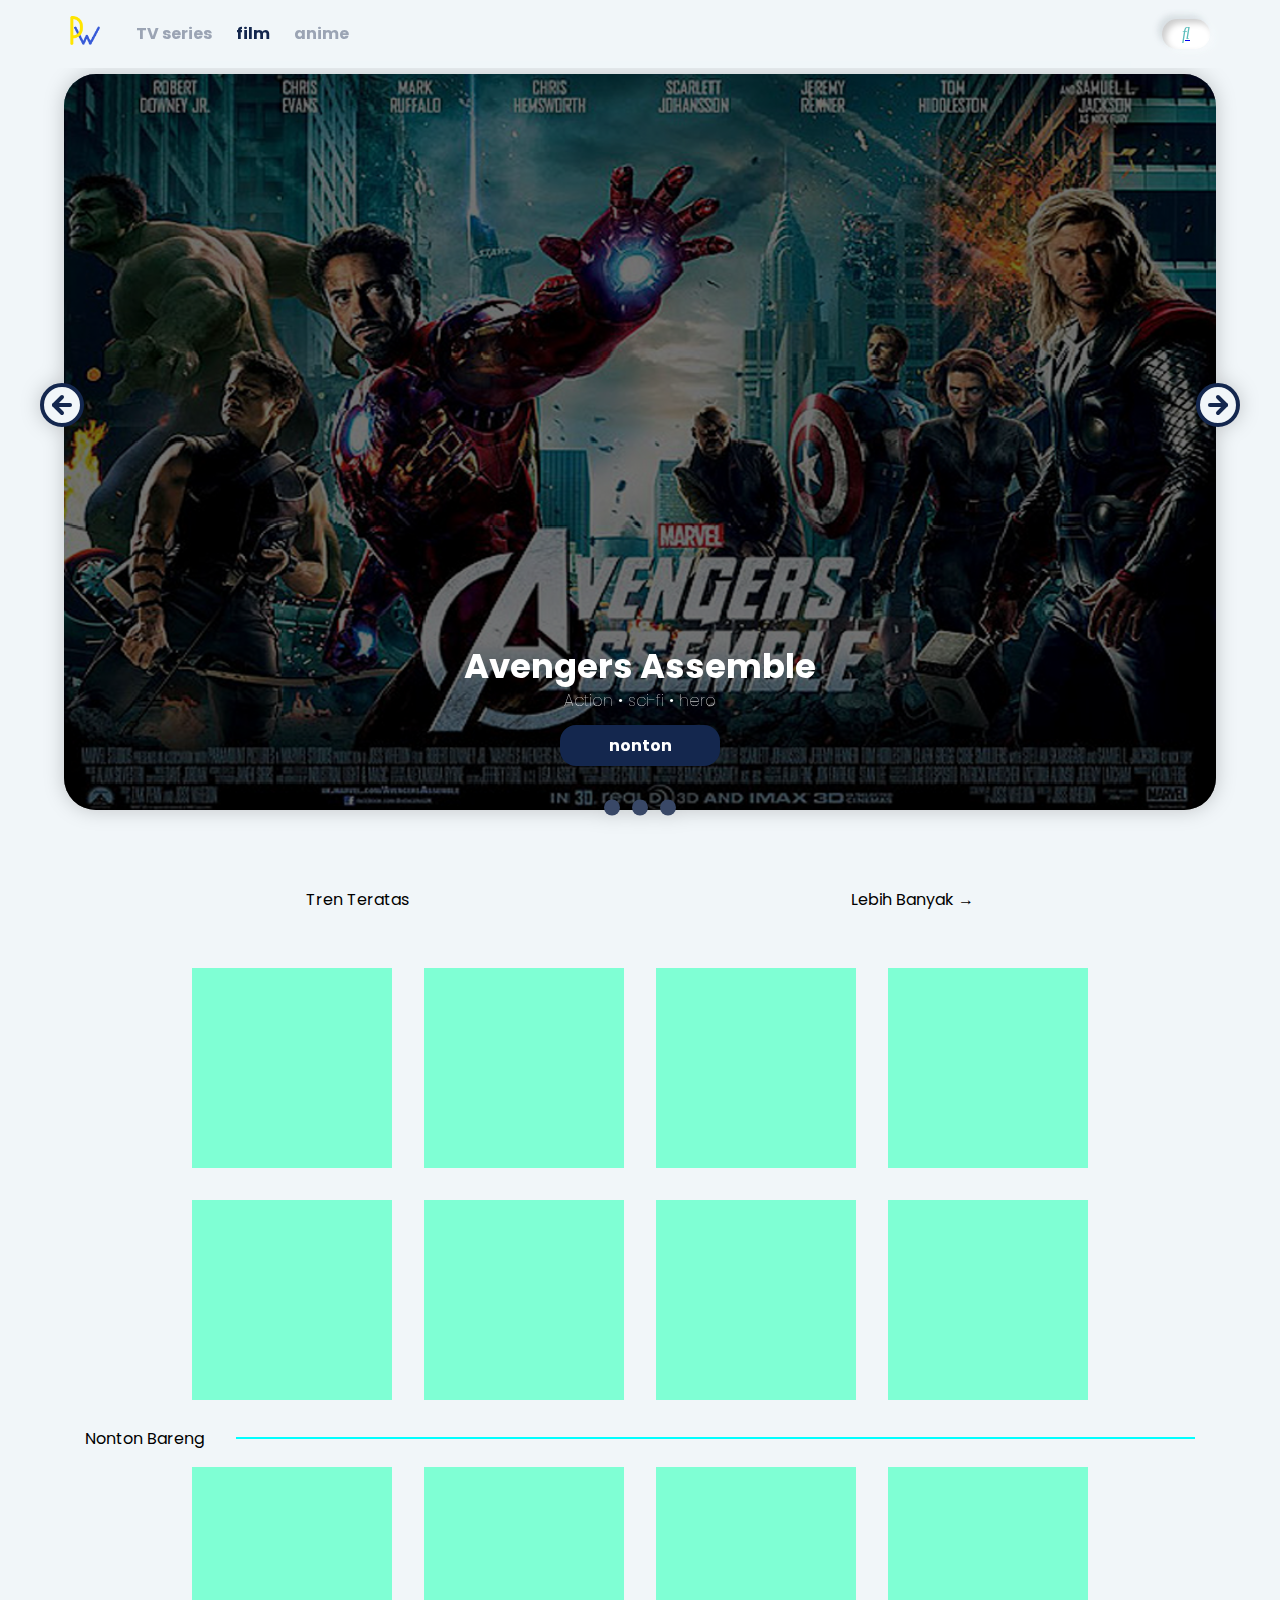
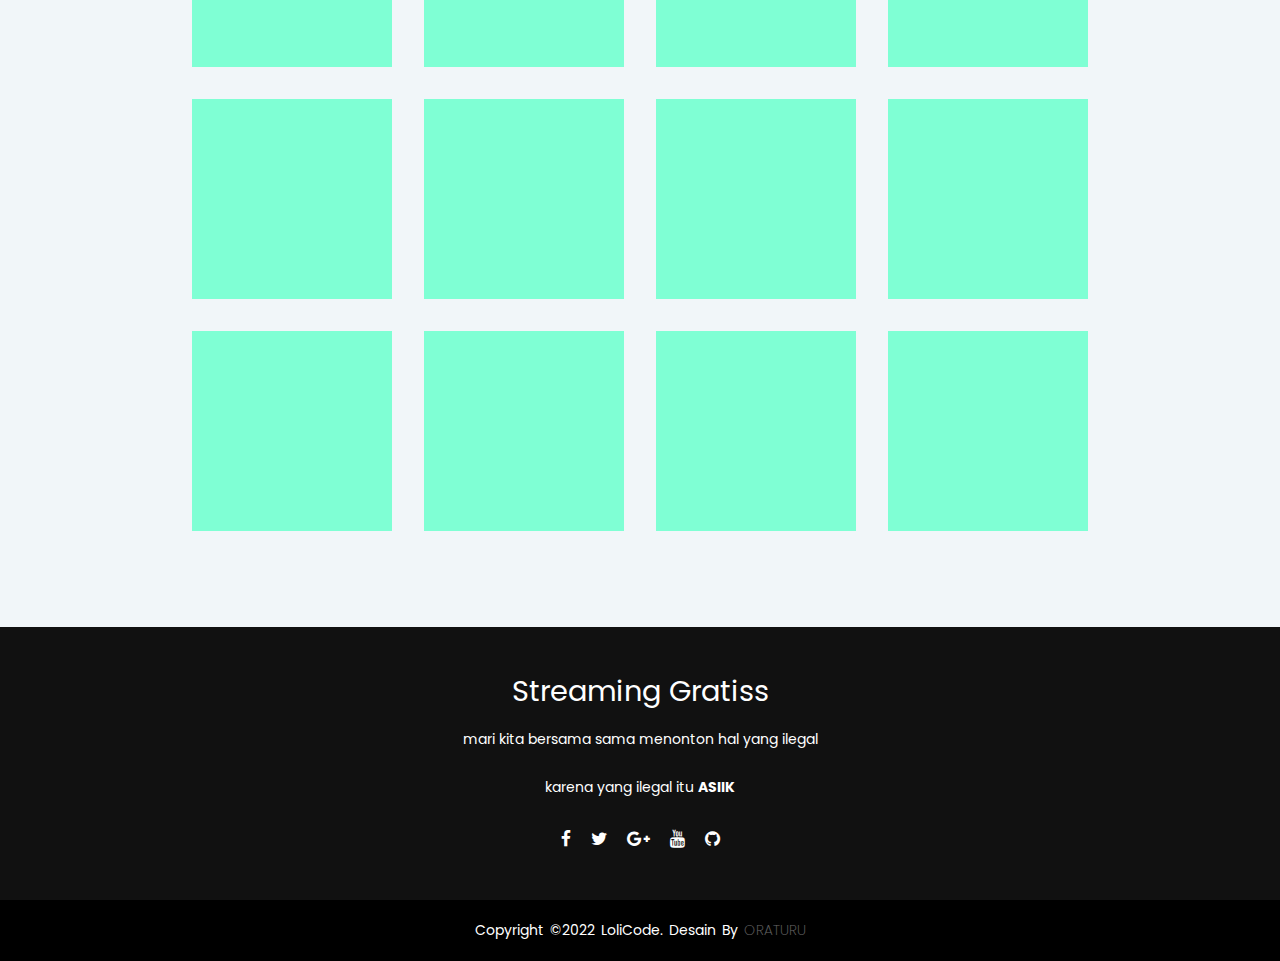
==== index.html @ 8477872c "fix change style search" ====
<!DOCTYPE html>
<html lang="en">
<head>
    <meta charset="UTF-8">
    <meta http-equiv="X-UA-Compatible" content="IE=edge">
    <meta name="viewport" content="width=device-width, initial-scale=1.0">
    <title>ProWatch</title>
    <link rel="stylesheet" href="src/css/main.css">
    <link rel="stylesheet" href="https://maxcdn.bootstrapcdn.com/font-awesome/4.3.0/css/font-awesome.min.css">
</head>
<body>
    <!-- Start Header -->
    <header>
        <nav>
            <div class="container nav">
                <div class="nav-left flex">
                    <div class ="logo"><img src="/src/assets/img/logo.png" width="30px" alt=""></div>
                    <div class="header-list">
                        <ul class="flex">
                            <li><a href="#">TV series</a></li>
                            <li><a href="#" class="active">film</a></li>
                            <li><a href="#">anime</a></li>
                        <ul>
                    </div>
                </div>
                <div class="nav-right">
                    <div class="search-container">
                        <input type="text" name="search" placeholder="Search..." class="search-input">
                        <a href="#" class="search-btn">
                          <i class="fas fa-search"></i>
                        </a>
                      </div>
                </div>
            </div>
        </nav>
    </header>
    <!-- End Header -->

<!-- ------------------------------------------------------------------------------------ -->

    <!-- Start Hero -->
    <div class="hero">
        <div class="carousel-wrapper">
            <div class="carousel">
                <div class="carousel-slide" id="showing-1" tabindex="0">
                    <div class="wrapper-content-carousel">
                        <div class="content-carousel">
                            <div class="poster-film" style="background-image: url('/src/assets/img/avengers-assemble-group-poster-1.jpg');"></div>
                            <div class="poster-film-mobile" style="background-image: url('/src/assets/img/small-device/avengers-assemble.jpg');"></div>
                            <div class="body-content">
                                <h4>Avengers Assemble</h4>
                                <span>Action &bull; sci-fi &bull; hero</span>
                                <a href="#">nonton</a>
                            </div>
                        </div>
                    </div>
                    <div class="btn-slide">
                        <a href="#showing-3"class="carousel-prev">
                            <svg xmlns="http://www.w3.org/2000/svg" width="24" height="24" viewBox="0 0 24 24" fill="none" stroke="currentColor" stroke-width="2" stroke-linecap="round" stroke-linejoin="round" class="feather feather-arrow-left-circle"><circle cx="12" cy="12" r="10"></circle><polyline points="12 8 8 12 12 16"></polyline><line x1="16" y1="12" x2="8" y2="12"></line></svg>
                        </a>
                        <a href="#showing-2" class="carousel-next">
                            <svg xmlns="http://www.w3.org/2000/svg" width="24" height="24" viewBox="0 0 24 24" fill="none" stroke="currentColor" stroke-width="2" stroke-linecap="round" stroke-linejoin="round" class="feather feather-arrow-right-circle"><circle cx="12" cy="12" r="10"></circle><polyline points="12 16 16 12 12 8"></polyline><line x1="8" y1="12" x2="16" y2="12"></line></svg>
                        </a>
                    </div>
                </div>
                <div class="carousel-slide" id="showing-2" tabindex="0">
                    <div class="wrapper-content-carousel">
                        <div class="content-carousel">
                            <div class="poster-film" style="background-image: url('/src/assets/img/film-hit-and-run-poster-1.jpg');"></div>
                            <div class="poster-film-mobile" style="background-image: url('/src/assets/img/small-device/hit-and-run.webp');"></div>
                            <div class="body-content">
                                <h4>Hit And Run</h4>
                                <span>Comedi &bull; Action &bull; romatis</span>
                                <a href="#">nonton</a>
                            </div>
                        </div>
                    </div>
                    <div class="btn-slide">
                        <a href="#showing-1"class="carousel-prev">
                            <svg xmlns="http://www.w3.org/2000/svg" width="24" height="24" viewBox="0 0 24 24" fill="none" stroke="currentColor" stroke-width="2" stroke-linecap="round" stroke-linejoin="round" class="feather feather-arrow-left-circle"><circle cx="12" cy="12" r="10"></circle><polyline points="12 8 8 12 12 16"></polyline><line x1="16" y1="12" x2="8" y2="12"></line></svg>
                        </a>
                        <a href="#showing-3" class="carousel-next">
                            <svg xmlns="http://www.w3.org/2000/svg" width="24" height="24" viewBox="0 0 24 24" fill="none" stroke="currentColor" stroke-width="2" stroke-linecap="round" stroke-linejoin="round" class="feather feather-arrow-right-circle"><circle cx="12" cy="12" r="10"></circle><polyline points="12 16 16 12 12 8"></polyline><line x1="8" y1="12" x2="16" y2="12"></line></svg>
                        </a>
                    </div>
                </div>
                <div class="carousel-slide" id="showing-3" tabindex="0">
                    <div class="wrapper-content-carousel">
                        <div class="content-carousel">
                            <div class="poster-film" style="background-image: url('/src/assets/img/justice-league.webp');"></div>
                            <div class="poster-film-mobile" style="background-image: url('/src/assets/img/small-device/justice-league.png');"></div>
                            <div class="body-content">
                                <h4>Justice League</h4>
                                <span>hero &bull; sci-fi &bull; Action &bull; drama</span>
                                <a href="#">nonton</a>
                            </div>
                        </div>
                    </div>
                    <div class="btn-slide">
                        <a href="#showing-2"class="carousel-prev">
                            <svg xmlns="http://www.w3.org/2000/svg" width="24" height="24" viewBox="0 0 24 24" fill="none" stroke="currentColor" stroke-width="2" stroke-linecap="round" stroke-linejoin="round" class="feather feather-arrow-left-circle"><circle cx="12" cy="12" r="10"></circle><polyline points="12 8 8 12 12 16"></polyline><line x1="16" y1="12" x2="8" y2="12"></line></svg>
                        </a>
                        <a href="#showing-1" class="carousel-next">
                            <svg xmlns="http://www.w3.org/2000/svg" width="24" height="24" viewBox="0 0 24 24" fill="none" stroke="currentColor" stroke-width="2" stroke-linecap="round" stroke-linejoin="round" class="feather feather-arrow-right-circle"><circle cx="12" cy="12" r="10"></circle><polyline points="12 16 16 12 12 8"></polyline><line x1="8" y1="12" x2="16" y2="12"></line></svg>
                        </a>
                    </div>
                </div>
            </div>
            <aside class="carousel-navigation">
                <ol class="carousel-nav-list">
                  <li class="carousel-nav-item">
                    <a href="#showing1"
                       class="carousel-nav-button">to slide 1</a>
                  </li>
                  <li class="carousel-nav-item">
                    <a href="#showing2"
                       class="carousel-nav-button">to slide 2</a>
                  </li>
                  <li class="carousel-nav-item">
                    <a href="#showing3"
                       class="carousel-nav-button">to slide 3</a>
                  </li>
                </ol>
              </aside>
        </div>
    </div>
    <!-- End Hero -->

<!-- ------------------------------------------------------------------------------------ -->

    <!-- Start Body content / Main -->
    <main>
        <div class="container">
            <div class="heading">
                <span>Tren Teratas</span>
                <a>Lebih Banyak &rarr;</a>
            </div>
            <div class="list-boxs">
                <div class="main-item">
                    <div class="box"></div>
                </div>
                <div class="main-item">
                    <div class="box"></div>
                </div>
                <div class="main-item">
                    <div class="box"></div>
                </div>
                <div class="main-item">
                    <div class="box"></div>
                </div>
                <div class="main-item">
                    <div class="box"></div>
                </div>
                <div class="main-item">
                    <div class="box"></div>
                </div>
                <div class="main-item">
                    <div class="box"></div>
                </div>
                <div class="main-item">
                    <div class="box"></div>
                </div>
            </div>
        </div>
        <div class="container">
            <div class="contents">
                <div class="title-list-boxs">
                    <span>Nonton Bareng</span>
                    <div class="garis"></div>
                </div>
                <div class="list-boxs">
                    <div class="main-item">
                        <div class="box"></div>
                    </div>
                    <div class="main-item">
                        <div class="box"></div>
                    </div>
                    <div class="main-item">
                        <div class="box"></div>
                    </div>
                    <div class="main-item">
                        <div class="box"></div>
                    </div>
                    <div class="main-item">
                        <div class="box"></div>
                    </div>
                    <div class="main-item">
                        <div class="box"></div>
                    </div>
                    <div class="main-item">
                        <div class="box"></div>
                    </div>
                    <div class="main-item">
                        <div class="box"></div>
                    </div>
                    <div class="main-item">
                        <div class="box"></div>
                    </div>
                    <div class="main-item">
                        <div class="box"></div>
                    </div>
                    <div class="main-item">
                        <div class="box"></div>
                    </div>
                    <div class="main-item">
                        <div class="box"></div>
                    </div>
                </div>
            </div>
        </div>
    </main>
    <!-- End Body content / Main -->

<!-- ------------------------------------------------------------------------------------ -->

    <!-- Start Footer -->
    <footer>
        <div class="footer-wrapper">
            <div class="footer-content">
                <h3>Streaming Gratiss</h3>
                <p>mari kita bersama sama menonton hal yang ilegal</p>
                <p>karena yang ilegal itu <b>ASIIK</b></p>
                <ul class="social">
                    <li><a href="#"><i class="fa fa-facebook"></i></a></li>
                    <li><a href="#"><i class="fa fa-twitter"></i></a></li>
                    <li><a href="#"><i class="fa fa-google-plus"></i></a></li>
                    <li><a href="#"><i class="fa fa-youtube"></i></a></li>
                    <li><a href="#"><i class="fa fa-github"></i></a></li>
                </ul>
            </div>
            <div class="footer-bottom">
                <p>copyright &copy;2022 LoliCode. desain by <span>oraTuru</span></p>
            </div>
        </div>
    </footer>
    <!-- End Footer -->
    
</body>
</html>
---- src/css/main.css ----
@import url('https://fonts.googleapis.com/css2?family=Poppins');
@import "tools/variable.css";
@import "tools/reboot.css";
@import "tools/utility.css";
@import "tools/media-query.css";
@import "tools/animation.css";
/* ----------------------------------------------- */
/* Nav Start */
@import "components/header.css";
/* nav End */
/* ----------------------------------------------- */
/* Hero Start */
@import "components/hero.css";
/* Hero End */
/* ----------------------------------------------- */
/* Main Content Start */
@import "components/body.css";
/* Main Content End */
/* ----------------------------------------------- */
/* Footer Start */
@import "components/footer.css";
/* Footer End */
/* ----------------------------------------------- */
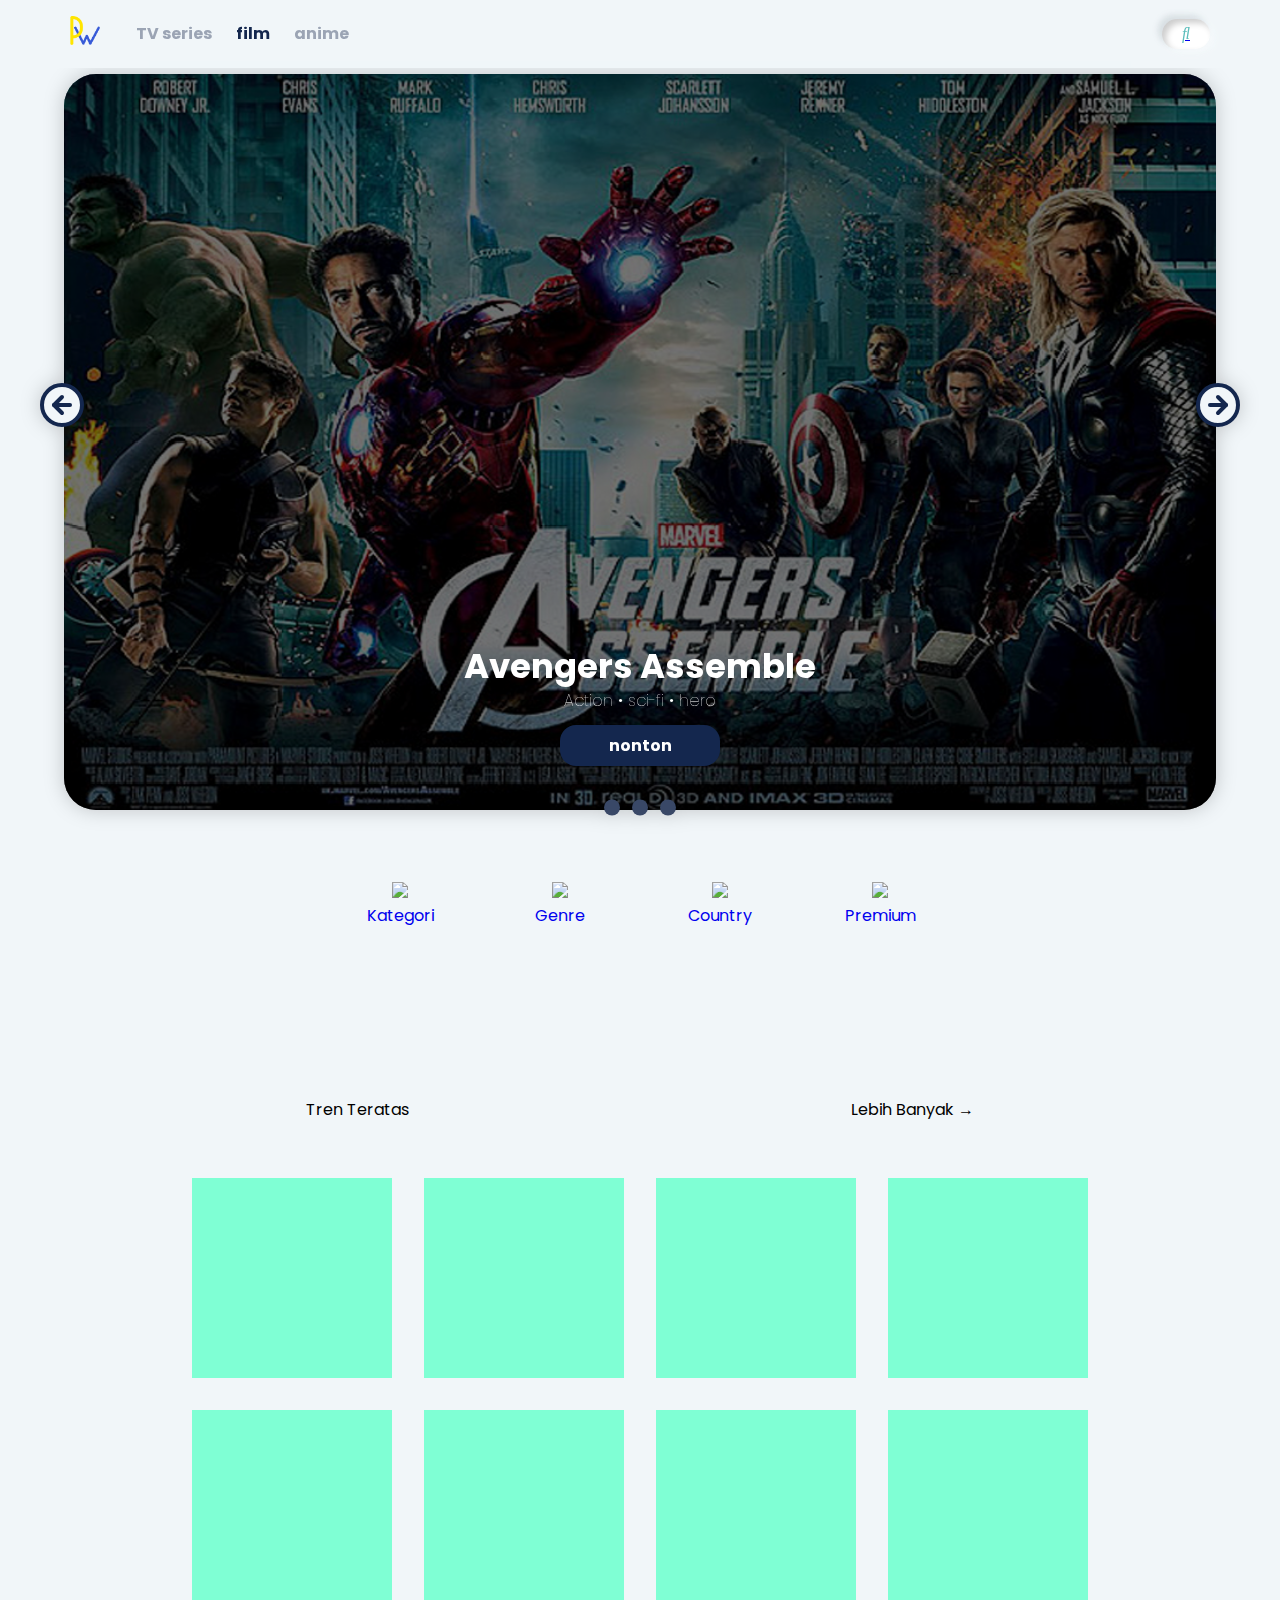
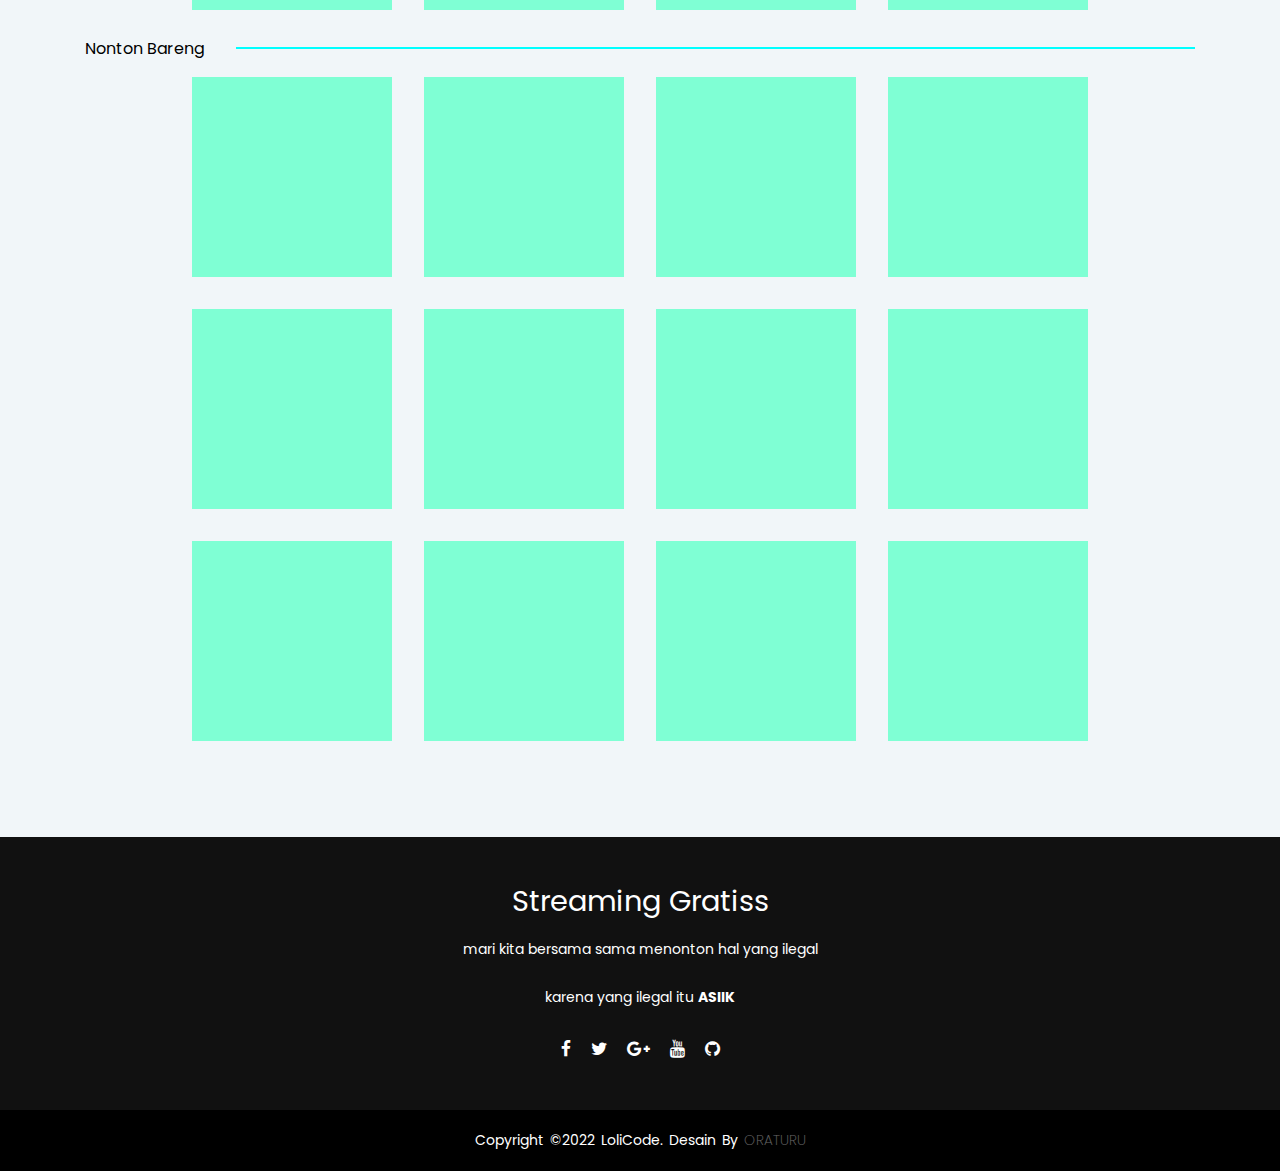
==== commit d4d2836a: "penambahan kategori" ====
--- a/index.html
+++ b/index.html
@@ -128,6 +128,33 @@
 
 <!-- ------------------------------------------------------------------------------------ -->
 
+<!-- start shoulder -->
+<div class="shoulder">
+        
+    <div class="circle" >
+        <div class="dalam"><a href="#"><img src="src/assets/img/kategori.png"></a></div>
+        <a href="#">Kategori</a>
+    </div>
+    <div class="circle" >
+        <div class="dalam"><a href="#"><img src="src/assets/img/genre.png"></a></div>
+        <a href="#">Genre</a>
+    </div>
+    <div class="circle" >
+        <div class="dalam"><a href="#"><img src="src/assets/img/country.png"></a></div>
+        <a href="#">Country</a>
+    </div>
+    <div class="circle" >
+        <div class="dalam"><a href="#"><img src="src/assets/img/premium.png"></a></div>
+        <a href="#">Premium</a>
+    </div>
+     
+ </div>   
+    
+
+<!-- End shoulder-->
+
+<!-- ------------------------------------------------------------------------------------ -->
+
     <!-- Start Body content / Main -->
     <main>
         <div class="container">
--- a/src/css/main.css
+++ b/src/css/main.css
@@ -13,6 +13,10 @@
 @import "components/hero.css";
 /* Hero End */
 /* ----------------------------------------------- */
+/* Shoulder Start */
+@import "components/shoulder.css";
+/* Shoulder End */
+/* ----------------------------------------------- */
 /* Main Content Start */
 @import "components/body.css";
 /* Main Content End */
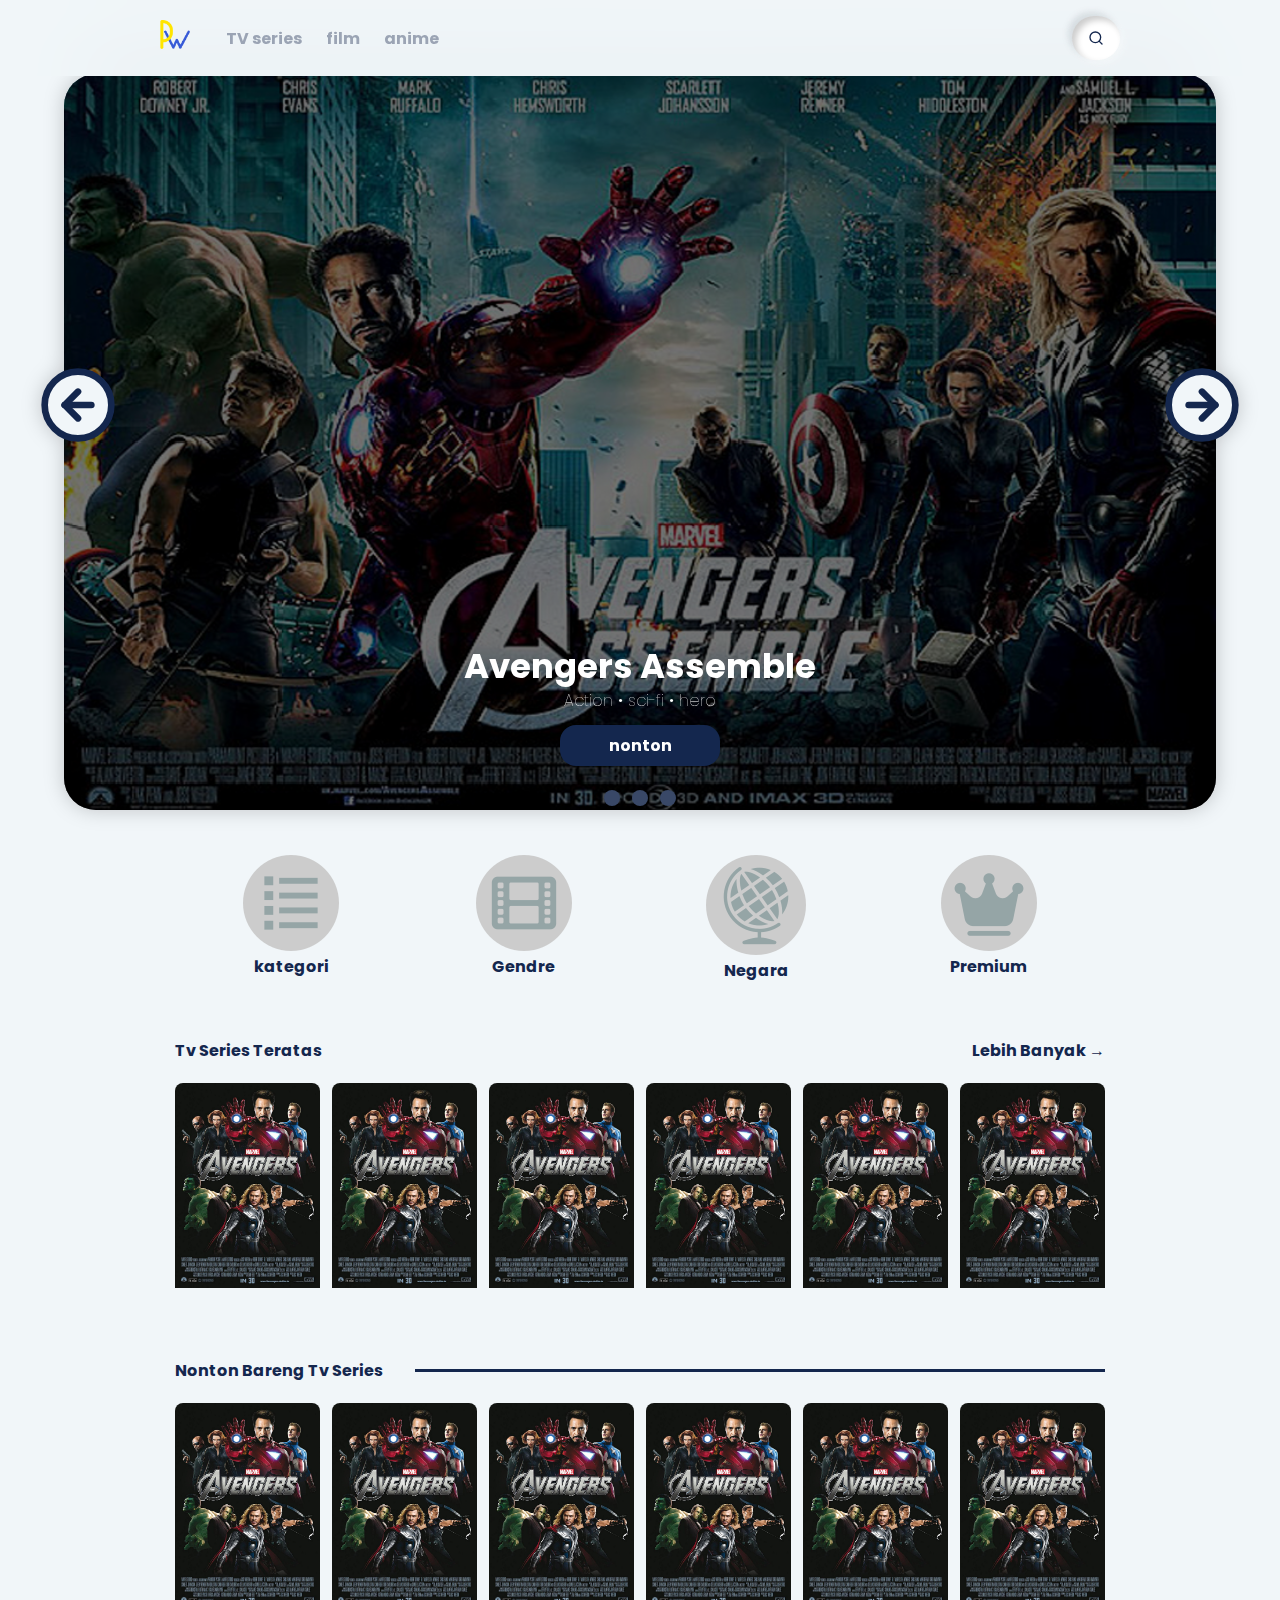
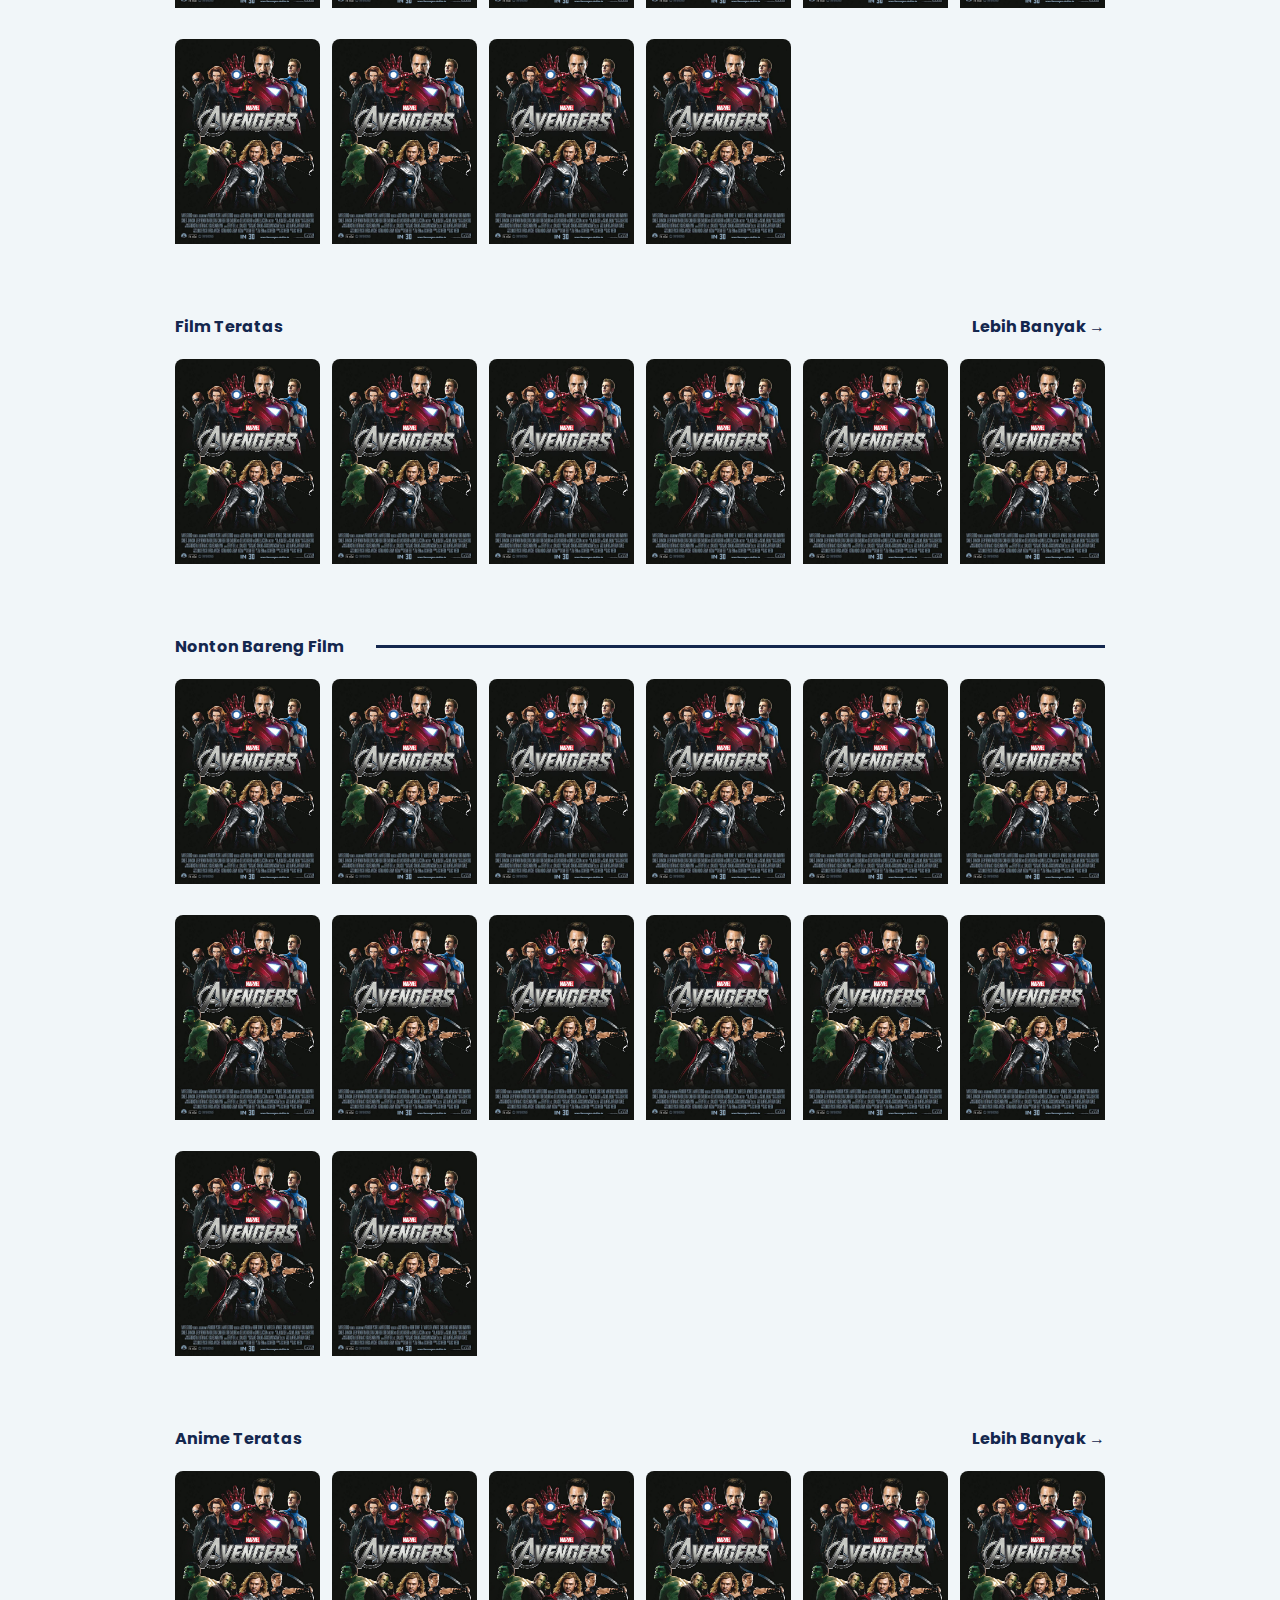
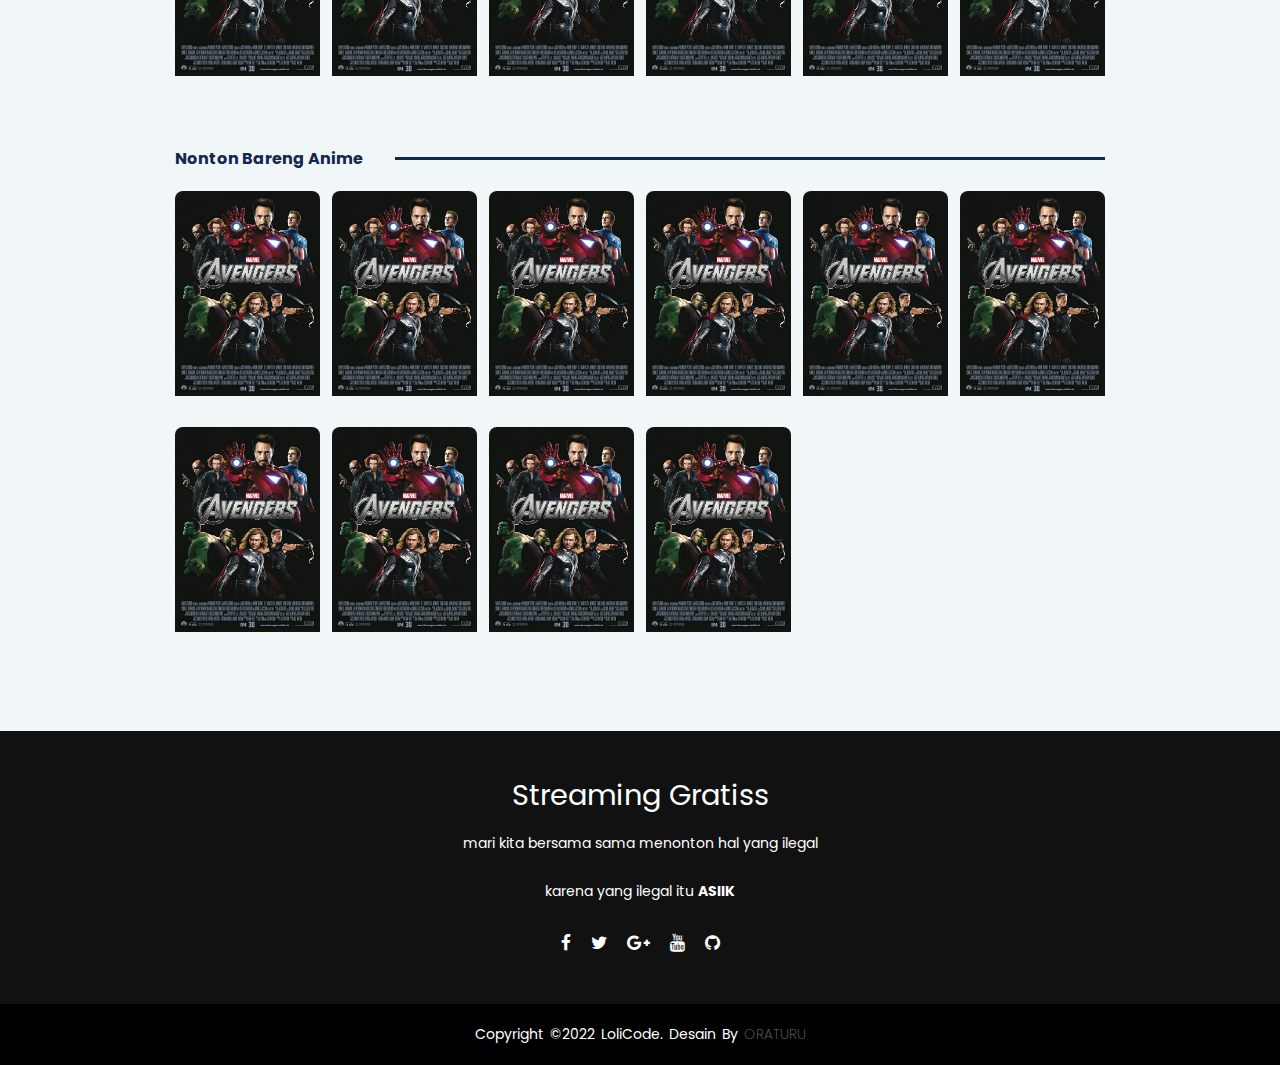
==== commit 03019759: "revisi main content revisi code shoulder make humberger responsif main responsif shoulder responsif " ====
--- a/index.html
+++ b/index.html
@@ -13,23 +13,31 @@
     <header>
         <nav>
             <div class="container nav">
-                <div class="nav-left flex">
+                <div class="nav-left">
                     <div class ="logo"><img src="/src/assets/img/logo.png" width="30px" alt=""></div>
-                    <div class="header-list">
-                        <ul class="flex">
-                            <li><a href="#">TV series</a></li>
-                            <li><a href="#" class="active">film</a></li>
-                            <li><a href="#">anime</a></li>
-                        <ul>
-                    </div>
-                </div>
+                </div>
+                <button type="button" class="humberger">
+                    <svg xmlns="http://www.w3.org/2000/svg" width="24" height="24" viewBox="0 0 24 24" fill="none" stroke="currentColor" stroke-width="2" stroke-linecap="round" stroke-linejoin="round" class="feather feather-align-right"><line x1="21" y1="10" x2="7" y2="10"></line><line x1="21" y1="6" x2="3" y2="6"></line><line x1="21" y1="14" x2="3" y2="14"></line><line x1="21" y1="18" x2="7" y2="18"></line></svg>
+                </button>
                 <div class="nav-right">
-                    <div class="search-container">
-                        <input type="text" name="search" placeholder="Search..." class="search-input">
-                        <a href="#" class="search-btn">
-                          <i class="fas fa-search"></i>
-                        </a>
-                      </div>
+                    <div class="wrapper-mobile-nav">
+                        <div class="header-list">
+                            <ul class="flex">
+                                <li><a href="#Tv-Series">TV series</a></li>
+                                <li><a href="#Movie">film</a></li>
+                                <li><a href="#Anime">anime</a></li>
+                            <ul>
+                        </div>
+                        <div class="search-container">
+                            <input type="text" name="search" placeholder="Search..." class="search-input">
+                            <a href="#" class="search-btn">
+                                <svg width="24" height="24" viewBox="0 0 24 24" fill="none" xmlns="http://www.w3.org/2000/svg">
+                                    <path d="M11 19C15.4183 19 19 15.4183 19 11C19 6.58172 15.4183 3 11 3C6.58172 3 3 6.58172 3 11C3 15.4183 6.58172 19 11 19Z" stroke="currentColor" stroke-width="2" stroke-linecap="round" stroke-linejoin="round"/>
+                                    <path d="M20.9999 21L16.6499 16.65" stroke="currentColor" stroke-width="2" stroke-linecap="round" stroke-linejoin="round"/>
+                                </svg>
+                            </a>
+                        </div>
+                    </div>
                 </div>
             </div>
         </nav>
@@ -128,113 +136,557 @@
 
 <!-- ------------------------------------------------------------------------------------ -->
 
-<!-- start shoulder -->
-<div class="shoulder">
-        
-    <div class="circle" >
-        <div class="dalam"><a href="#"><img src="src/assets/img/kategori.png"></a></div>
-        <a href="#">Kategori</a>
+    <!-- start shoulder -->
+    <div class="container">
+        <div class="shoulder">
+            <a href="#" class="title">
+                <img src="src/assets/img/kategori.png">
+                <span>kategori</span>
+            </a>
+            <a href="#" class="title">
+                <img src="src/assets/img/genre.png">
+                <span>Gendre</span>
+            </a>
+            <a href="#" class="title">
+                <img src="src/assets/img/country.png">
+                <span>Negara</span>
+            </a>
+            <a href="#" class="title">
+                <img src="src/assets/img/premium.png">
+                <span>Premium</span>
+            </a>
+        </div>   
     </div>
-    <div class="circle" >
-        <div class="dalam"><a href="#"><img src="src/assets/img/genre.png"></a></div>
-        <a href="#">Genre</a>
-    </div>
-    <div class="circle" >
-        <div class="dalam"><a href="#"><img src="src/assets/img/country.png"></a></div>
-        <a href="#">Country</a>
-    </div>
-    <div class="circle" >
-        <div class="dalam"><a href="#"><img src="src/assets/img/premium.png"></a></div>
-        <a href="#">Premium</a>
-    </div>
-     
- </div>   
-    
-
-<!-- End shoulder-->
+    <!-- End shoulder-->
 
 <!-- ------------------------------------------------------------------------------------ -->
 
     <!-- Start Body content / Main -->
     <main>
-        <div class="container">
-            <div class="heading">
-                <span>Tren Teratas</span>
-                <a>Lebih Banyak &rarr;</a>
-            </div>
-            <div class="list-boxs">
-                <div class="main-item">
-                    <div class="box"></div>
-                </div>
-                <div class="main-item">
-                    <div class="box"></div>
-                </div>
-                <div class="main-item">
-                    <div class="box"></div>
-                </div>
-                <div class="main-item">
-                    <div class="box"></div>
-                </div>
-                <div class="main-item">
-                    <div class="box"></div>
-                </div>
-                <div class="main-item">
-                    <div class="box"></div>
-                </div>
-                <div class="main-item">
-                    <div class="box"></div>
-                </div>
-                <div class="main-item">
-                    <div class="box"></div>
-                </div>
-            </div>
-        </div>
-        <div class="container">
-            <div class="contents">
-                <div class="title-list-boxs">
-                    <span>Nonton Bareng</span>
+        <section id="Tv-Series">
+            <div class="container">
+                <div class="heading">
+                    <span class="title">Tv Series Teratas</span>
+                    <a href="#" class="title">Lebih Banyak &rarr;</a>
+                </div>
+                <div class="list-boxs">
+                    <div class="card-content">
+                        <div class="card-bg">
+                            <img src="src/assets/img/small-device/avengers-assemble.jpg" alt="" srcset="">
+                        </div>
+                        <div class="card-body">
+                            <span class="title">Avengers Assemble</span>
+                            <a href="#" class="btn">nonton</a>
+                        </div>
+                    </div>
+                    <div class="card-content">
+                        <div class="card-bg">
+                            <img src="src/assets/img/small-device/avengers-assemble.jpg" alt="" srcset="">
+                        </div>
+                        <div class="card-body">
+                            <span class="title">Avengers Assemble</span>
+                            <a href="#" class="btn">nonton</a>
+                        </div>
+                    </div>
+                    <div class="card-content">
+                        <div class="card-bg">
+                            <img src="src/assets/img/small-device/avengers-assemble.jpg" alt="" srcset="">
+                        </div>
+                        <div class="card-body">
+                            <span class="title">Avengers Assemble</span>
+                            <a href="#" class="btn">nonton</a>
+                        </div>
+                    </div>
+                    <div class="card-content">
+                        <div class="card-bg">
+                            <img src="src/assets/img/small-device/avengers-assemble.jpg" alt="" srcset="">
+                        </div>
+                        <div class="card-body">
+                            <span class="title">Avengers Assemble</span>
+                            <a href="#" class="btn">nonton</a>
+                        </div>
+                    </div>
+                    <div class="card-content">
+                        <div class="card-bg">
+                            <img src="src/assets/img/small-device/avengers-assemble.jpg" alt="" srcset="">
+                        </div>
+                        <div class="card-body">
+                            <span class="title">Avengers Assemble</span>
+                            <a href="#" class="btn">nonton</a>
+                        </div>
+                    </div>
+                    <div class="card-content">
+                        <div class="card-bg">
+                            <img src="src/assets/img/small-device/avengers-assemble.jpg" alt="" srcset="">
+                        </div>
+                        <div class="card-body">
+                            <span class="title">Avengers Assemble</span>
+                            <a href="#" class="btn">nonton</a>
+                        </div>
+                    </div>
+                </div>
+            </div>
+            <div class="container">
+                <div class="heading">
+                    <span class="title">Nonton Bareng Tv Series</span>
                     <div class="garis"></div>
                 </div>
                 <div class="list-boxs">
-                    <div class="main-item">
-                        <div class="box"></div>
-                    </div>
-                    <div class="main-item">
-                        <div class="box"></div>
-                    </div>
-                    <div class="main-item">
-                        <div class="box"></div>
-                    </div>
-                    <div class="main-item">
-                        <div class="box"></div>
-                    </div>
-                    <div class="main-item">
-                        <div class="box"></div>
-                    </div>
-                    <div class="main-item">
-                        <div class="box"></div>
-                    </div>
-                    <div class="main-item">
-                        <div class="box"></div>
-                    </div>
-                    <div class="main-item">
-                        <div class="box"></div>
-                    </div>
-                    <div class="main-item">
-                        <div class="box"></div>
-                    </div>
-                    <div class="main-item">
-                        <div class="box"></div>
-                    </div>
-                    <div class="main-item">
-                        <div class="box"></div>
-                    </div>
-                    <div class="main-item">
-                        <div class="box"></div>
-                    </div>
-                </div>
-            </div>
-        </div>
+                    <div class="card-content">
+                        <div class="card-bg">
+                            <img src="src/assets/img/small-device/avengers-assemble.jpg" alt="" srcset="">
+                        </div>
+                        <div class="card-body">
+                            <span class="title">Avengers Assemble</span>
+                            <a href="#" class="btn">nonton</a>
+                        </div>
+                    </div>
+                    <div class="card-content">
+                        <div class="card-bg">
+                            <img src="src/assets/img/small-device/avengers-assemble.jpg" alt="" srcset="">
+                        </div>
+                        <div class="card-body">
+                            <span class="title">Avengers Assemble</span>
+                            <a href="#" class="btn">nonton</a>
+                        </div>
+                    </div>
+                    <div class="card-content">
+                        <div class="card-bg">
+                            <img src="src/assets/img/small-device/avengers-assemble.jpg" alt="" srcset="">
+                        </div>
+                        <div class="card-body">
+                            <span class="title">Avengers Assemble</span>
+                            <a href="#" class="btn">nonton</a>
+                        </div>
+                    </div>
+                    <div class="card-content">
+                        <div class="card-bg">
+                            <img src="src/assets/img/small-device/avengers-assemble.jpg" alt="" srcset="">
+                        </div>
+                        <div class="card-body">
+                            <span class="title">Avengers Assemble</span>
+                            <a href="#" class="btn">nonton</a>
+                        </div>
+                    </div>
+                    <div class="card-content">
+                        <div class="card-bg">
+                            <img src="src/assets/img/small-device/avengers-assemble.jpg" alt="" srcset="">
+                        </div>
+                        <div class="card-body">
+                            <span class="title">Avengers Assemble</span>
+                            <a href="#" class="btn">nonton</a>
+                        </div>
+                    </div>
+                    <div class="card-content">
+                        <div class="card-bg">
+                            <img src="src/assets/img/small-device/avengers-assemble.jpg" alt="" srcset="">
+                        </div>
+                        <div class="card-body">
+                            <span class="title">Avengers Assemble</span>
+                            <a href="#" class="btn">nonton</a>
+                        </div>
+                    </div>
+                    <div class="card-content">
+                        <div class="card-bg">
+                            <img src="src/assets/img/small-device/avengers-assemble.jpg" alt="" srcset="">
+                        </div>
+                        <div class="card-body">
+                            <span class="title">Avengers Assemble</span>
+                            <a href="#" class="btn">nonton</a>
+                        </div>
+                    </div>
+                    <div class="card-content">
+                        <div class="card-bg">
+                            <img src="src/assets/img/small-device/avengers-assemble.jpg" alt="" srcset="">
+                        </div>
+                        <div class="card-body">
+                            <span class="title">Avengers Assemble</span>
+                            <a href="#" class="btn">nonton</a>
+                        </div>
+                    </div>
+                    <div class="card-content">
+                        <div class="card-bg">
+                            <img src="src/assets/img/small-device/avengers-assemble.jpg" alt="" srcset="">
+                        </div>
+                        <div class="card-body">
+                            <span class="title">Avengers Assemble</span>
+                            <a href="#" class="btn">nonton</a>
+                        </div>
+                    </div>
+                    <div class="card-content">
+                        <div class="card-bg">
+                            <img src="src/assets/img/small-device/avengers-assemble.jpg" alt="" srcset="">
+                        </div>
+                        <div class="card-body">
+                            <span class="title">Avengers Assemble</span>
+                            <a href="#" class="btn">nonton</a>
+                        </div>
+                    </div>
+                </div>
+            </div>
+        </section>
+        <!-- ------------------------------------------------------------------------------------ -->
+        <section id="Movie">
+            <div class="container">
+                <div class="heading">
+                    <span class="title">Film Teratas</span>
+                    <a href="#" class="title">Lebih Banyak &rarr;</a>
+                </div>
+                <div class="list-boxs">
+                    <div class="card-content">
+                        <div class="card-bg">
+                            <img src="src/assets/img/small-device/avengers-assemble.jpg" alt="" srcset="">
+                        </div>
+                        <div class="card-body">
+                            <span class="title">Avengers Assemble</span>
+                            <a href="#" class="btn">nonton</a>
+                        </div>
+                    </div>
+                    <div class="card-content">
+                        <div class="card-bg">
+                            <img src="src/assets/img/small-device/avengers-assemble.jpg" alt="" srcset="">
+                        </div>
+                        <div class="card-body">
+                            <span class="title">Avengers Assemble</span>
+                            <a href="#" class="btn">nonton</a>
+                        </div>
+                    </div>
+                    <div class="card-content">
+                        <div class="card-bg">
+                            <img src="src/assets/img/small-device/avengers-assemble.jpg" alt="" srcset="">
+                        </div>
+                        <div class="card-body">
+                            <span class="title">Avengers Assemble</span>
+                            <a href="#" class="btn">nonton</a>
+                        </div>
+                    </div>
+                    <div class="card-content">
+                        <div class="card-bg">
+                            <img src="src/assets/img/small-device/avengers-assemble.jpg" alt="" srcset="">
+                        </div>
+                        <div class="card-body">
+                            <span class="title">Avengers Assemble</span>
+                            <a href="#" class="btn">nonton</a>
+                        </div>
+                    </div>
+                    <div class="card-content">
+                        <div class="card-bg">
+                            <img src="src/assets/img/small-device/avengers-assemble.jpg" alt="" srcset="">
+                        </div>
+                        <div class="card-body">
+                            <span class="title">Avengers Assemble</span>
+                            <a href="#" class="btn">nonton</a>
+                        </div>
+                    </div>
+                    <div class="card-content">
+                        <div class="card-bg">
+                            <img src="src/assets/img/small-device/avengers-assemble.jpg" alt="" srcset="">
+                        </div>
+                        <div class="card-body">
+                            <span class="title">Avengers Assemble</span>
+                            <a href="#" class="btn">nonton</a>
+                        </div>
+                    </div>
+                </div>
+            </div>
+            <div class="container">
+                <div class="heading">
+                    <span class="title">Nonton Bareng Film</span>
+                    <div class="garis"></div>
+                </div>
+                <div class="list-boxs">
+                    <div class="card-content">
+                        <div class="card-bg">
+                            <img src="src/assets/img/small-device/avengers-assemble.jpg" alt="" srcset="">
+                        </div>
+                        <div class="card-body">
+                            <span class="title">Avengers Assemble</span>
+                            <a href="#" class="btn">nonton</a>
+                        </div>
+                    </div>
+                    <div class="card-content">
+                        <div class="card-bg">
+                            <img src="src/assets/img/small-device/avengers-assemble.jpg" alt="" srcset="">
+                        </div>
+                        <div class="card-body">
+                            <span class="title">Avengers Assemble</span>
+                            <a href="#" class="btn">nonton</a>
+                        </div>
+                    </div>
+                    <div class="card-content">
+                        <div class="card-bg">
+                            <img src="src/assets/img/small-device/avengers-assemble.jpg" alt="" srcset="">
+                        </div>
+                        <div class="card-body">
+                            <span class="title">Avengers Assemble</span>
+                            <a href="#" class="btn">nonton</a>
+                        </div>
+                    </div>
+                    <div class="card-content">
+                        <div class="card-bg">
+                            <img src="src/assets/img/small-device/avengers-assemble.jpg" alt="" srcset="">
+                        </div>
+                        <div class="card-body">
+                            <span class="title">Avengers Assemble</span>
+                            <a href="#" class="btn">nonton</a>
+                        </div>
+                    </div>
+                    <div class="card-content">
+                        <div class="card-bg">
+                            <img src="src/assets/img/small-device/avengers-assemble.jpg" alt="" srcset="">
+                        </div>
+                        <div class="card-body">
+                            <span class="title">Avengers Assemble</span>
+                            <a href="#" class="btn">nonton</a>
+                        </div>
+                    </div>
+                    <div class="card-content">
+                        <div class="card-bg">
+                            <img src="src/assets/img/small-device/avengers-assemble.jpg" alt="" srcset="">
+                        </div>
+                        <div class="card-body">
+                            <span class="title">Avengers Assemble</span>
+                            <a href="#" class="btn">nonton</a>
+                        </div>
+                    </div>
+                    <div class="card-content">
+                        <div class="card-bg">
+                            <img src="src/assets/img/small-device/avengers-assemble.jpg" alt="" srcset="">
+                        </div>
+                        <div class="card-body">
+                            <span class="title">Avengers Assemble</span>
+                            <a href="#" class="btn">nonton</a>
+                        </div>
+                    </div>
+                    <div class="card-content">
+                        <div class="card-bg">
+                            <img src="src/assets/img/small-device/avengers-assemble.jpg" alt="" srcset="">
+                        </div>
+                        <div class="card-body">
+                            <span class="title">Avengers Assemble</span>
+                            <a href="#" class="btn">nonton</a>
+                        </div>
+                    </div>
+                    <div class="card-content">
+                        <div class="card-bg">
+                            <img src="src/assets/img/small-device/avengers-assemble.jpg" alt="" srcset="">
+                        </div>
+                        <div class="card-body">
+                            <span class="title">Avengers Assemble</span>
+                            <a href="#" class="btn">nonton</a>
+                        </div>
+                    </div>
+                    <div class="card-content">
+                        <div class="card-bg">
+                            <img src="src/assets/img/small-device/avengers-assemble.jpg" alt="" srcset="">
+                        </div>
+                        <div class="card-body">
+                            <span class="title">Avengers Assemble</span>
+                            <a href="#" class="btn">nonton</a>
+                        </div>
+                    </div>
+                    <div class="card-content">
+                        <div class="card-bg">
+                            <img src="src/assets/img/small-device/avengers-assemble.jpg" alt="" srcset="">
+                        </div>
+                        <div class="card-body">
+                            <span class="title">Avengers Assemble</span>
+                            <a href="#" class="btn">nonton</a>
+                        </div>
+                    </div>
+                    <div class="card-content">
+                        <div class="card-bg">
+                            <img src="src/assets/img/small-device/avengers-assemble.jpg" alt="" srcset="">
+                        </div>
+                        <div class="card-body">
+                            <span class="title">Avengers Assemble</span>
+                            <a href="#" class="btn">nonton</a>
+                        </div>
+                    </div>
+                    <div class="card-content">
+                        <div class="card-bg">
+                            <img src="src/assets/img/small-device/avengers-assemble.jpg" alt="" srcset="">
+                        </div>
+                        <div class="card-body">
+                            <span class="title">Avengers Assemble</span>
+                            <a href="#" class="btn">nonton</a>
+                        </div>
+                    </div>
+                    <div class="card-content">
+                        <div class="card-bg">
+                            <img src="src/assets/img/small-device/avengers-assemble.jpg" alt="" srcset="">
+                        </div>
+                        <div class="card-body">
+                            <span class="title">Avengers Assemble</span>
+                            <a href="#" class="btn">nonton</a>
+                        </div>
+                    </div>
+                </div>
+            </div>
+        </section>
+        <!-- ------------------------------------------------------------------------------------ -->
+        <section id="Anime">
+            <div class="container">
+                <div class="heading">
+                    <span class="title">Anime Teratas</span>
+                    <a href="#" class="title">Lebih Banyak &rarr;</a>
+                </div>
+                <div class="list-boxs">
+                    <div class="card-content">
+                        <div class="card-bg">
+                            <img src="src/assets/img/small-device/avengers-assemble.jpg" alt="" srcset="">
+                        </div>
+                        <div class="card-body">
+                            <span class="title">Avengers Assemble</span>
+                            <a href="#" class="btn">nonton</a>
+                        </div>
+                    </div>
+                    <div class="card-content">
+                        <div class="card-bg">
+                            <img src="src/assets/img/small-device/avengers-assemble.jpg" alt="" srcset="">
+                        </div>
+                        <div class="card-body">
+                            <span class="title">Avengers Assemble</span>
+                            <a href="#" class="btn">nonton</a>
+                        </div>
+                    </div>
+                    <div class="card-content">
+                        <div class="card-bg">
+                            <img src="src/assets/img/small-device/avengers-assemble.jpg" alt="" srcset="">
+                        </div>
+                        <div class="card-body">
+                            <span class="title">Avengers Assemble</span>
+                            <a href="#" class="btn">nonton</a>
+                        </div>
+                    </div>
+                    <div class="card-content">
+                        <div class="card-bg">
+                            <img src="src/assets/img/small-device/avengers-assemble.jpg" alt="" srcset="">
+                        </div>
+                        <div class="card-body">
+                            <span class="title">Avengers Assemble</span>
+                            <a href="#" class="btn">nonton</a>
+                        </div>
+                    </div>
+                    <div class="card-content">
+                        <div class="card-bg">
+                            <img src="src/assets/img/small-device/avengers-assemble.jpg" alt="" srcset="">
+                        </div>
+                        <div class="card-body">
+                            <span class="title">Avengers Assemble</span>
+                            <a href="#" class="btn">nonton</a>
+                        </div>
+                    </div>
+                    <div class="card-content">
+                        <div class="card-bg">
+                            <img src="src/assets/img/small-device/avengers-assemble.jpg" alt="" srcset="">
+                        </div>
+                        <div class="card-body">
+                            <span class="title">Avengers Assemble</span>
+                            <a href="#" class="btn">nonton</a>
+                        </div>
+                    </div>
+                </div>
+            </div>
+            <div class="container">
+                <div class="heading">
+                    <span class="title">Nonton Bareng Anime</span>
+                    <div class="garis"></div>
+                </div>
+                <div class="list-boxs">
+                    <div class="card-content">
+                        <div class="card-bg">
+                            <img src="src/assets/img/small-device/avengers-assemble.jpg" alt="" srcset="">
+                        </div>
+                        <div class="card-body">
+                            <span class="title">Avengers Assemble</span>
+                            <a href="#" class="btn">nonton</a>
+                        </div>
+                    </div>
+                    <div class="card-content">
+                        <div class="card-bg">
+                            <img src="src/assets/img/small-device/avengers-assemble.jpg" alt="" srcset="">
+                        </div>
+                        <div class="card-body">
+                            <span class="title">Avengers Assemble</span>
+                            <a href="#" class="btn">nonton</a>
+                        </div>
+                    </div>
+                    <div class="card-content">
+                        <div class="card-bg">
+                            <img src="src/assets/img/small-device/avengers-assemble.jpg" alt="" srcset="">
+                        </div>
+                        <div class="card-body">
+                            <span class="title">Avengers Assemble</span>
+                            <a href="#" class="btn">nonton</a>
+                        </div>
+                    </div>
+                    <div class="card-content">
+                        <div class="card-bg">
+                            <img src="src/assets/img/small-device/avengers-assemble.jpg" alt="" srcset="">
+                        </div>
+                        <div class="card-body">
+                            <span class="title">Avengers Assemble</span>
+                            <a href="#" class="btn">nonton</a>
+                        </div>
+                    </div>
+                    <div class="card-content">
+                        <div class="card-bg">
+                            <img src="src/assets/img/small-device/avengers-assemble.jpg" alt="" srcset="">
+                        </div>
+                        <div class="card-body">
+                            <span class="title">Avengers Assemble</span>
+                            <a href="#" class="btn">nonton</a>
+                        </div>
+                    </div>
+                    <div class="card-content">
+                        <div class="card-bg">
+                            <img src="src/assets/img/small-device/avengers-assemble.jpg" alt="" srcset="">
+                        </div>
+                        <div class="card-body">
+                            <span class="title">Avengers Assemble</span>
+                            <a href="#" class="btn">nonton</a>
+                        </div>
+                    </div>
+                    <div class="card-content">
+                        <div class="card-bg">
+                            <img src="src/assets/img/small-device/avengers-assemble.jpg" alt="" srcset="">
+                        </div>
+                        <div class="card-body">
+                            <span class="title">Avengers Assemble</span>
+                            <a href="#" class="btn">nonton</a>
+                        </div>
+                    </div>
+                    <div class="card-content">
+                        <div class="card-bg">
+                            <img src="src/assets/img/small-device/avengers-assemble.jpg" alt="" srcset="">
+                        </div>
+                        <div class="card-body">
+                            <span class="title">Avengers Assemble</span>
+                            <a href="#" class="btn">nonton</a>
+                        </div>
+                    </div>
+                    <div class="card-content">
+                        <div class="card-bg">
+                            <img src="src/assets/img/small-device/avengers-assemble.jpg" alt="" srcset="">
+                        </div>
+                        <div class="card-body">
+                            <span class="title">Avengers Assemble</span>
+                            <a href="#" class="btn">nonton</a>
+                        </div>
+                    </div>
+                    <div class="card-content">
+                        <div class="card-bg">
+                            <img src="src/assets/img/small-device/avengers-assemble.jpg" alt="" srcset="">
+                        </div>
+                        <div class="card-body">
+                            <span class="title">Avengers Assemble</span>
+                            <a href="#" class="btn">nonton</a>
+                        </div>
+                    </div>
+                </div>
+            </div>
+        </section>
     </main>
     <!-- End Body content / Main -->
 
--- a/src/css/main.css
+++ b/src/css/main.css
@@ -2,7 +2,6 @@
 @import "tools/variable.css";
 @import "tools/reboot.css";
 @import "tools/utility.css";
-@import "tools/media-query.css";
 @import "tools/animation.css";
 /* ----------------------------------------------- */
 /* Nav Start */
@@ -24,4 +23,5 @@
 /* Footer Start */
 @import "components/footer.css";
 /* Footer End */
-/* ----------------------------------------------- */+/* ----------------------------------------------- */
+@import "tools/media-query.css";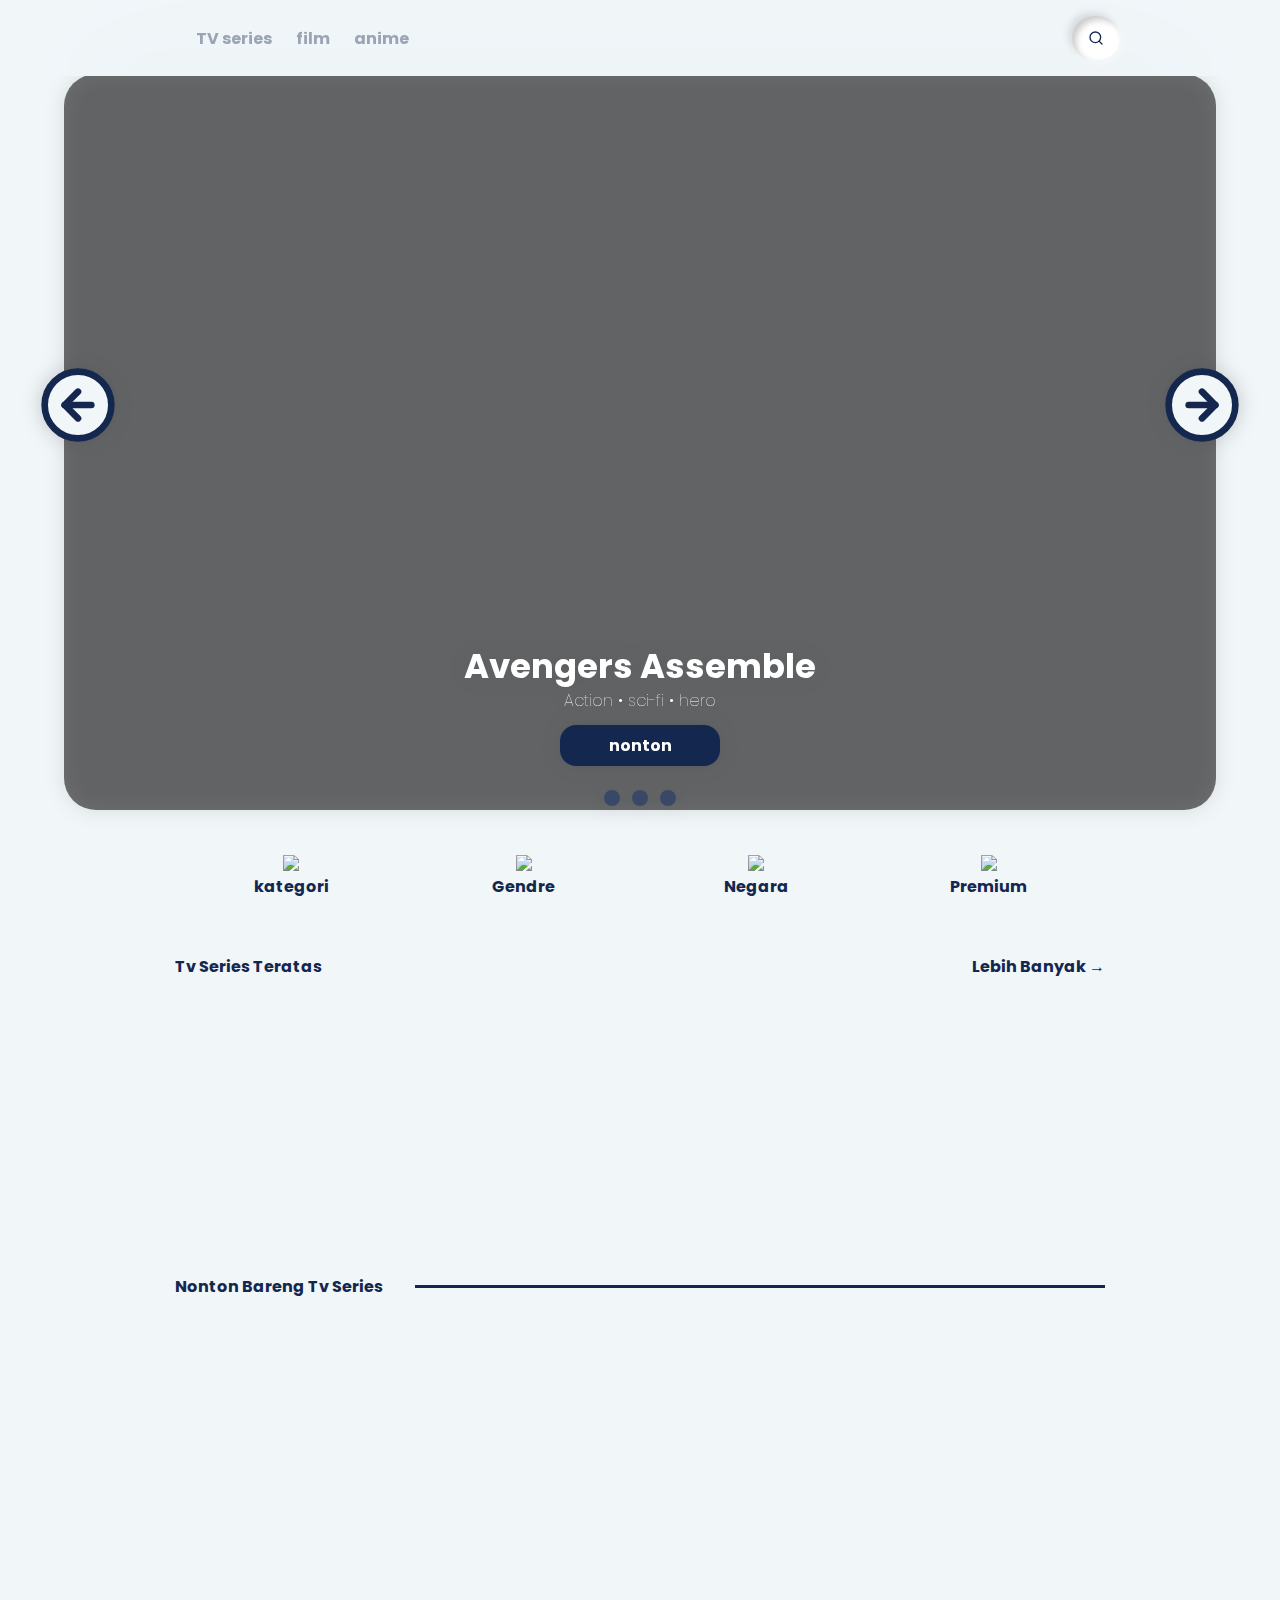
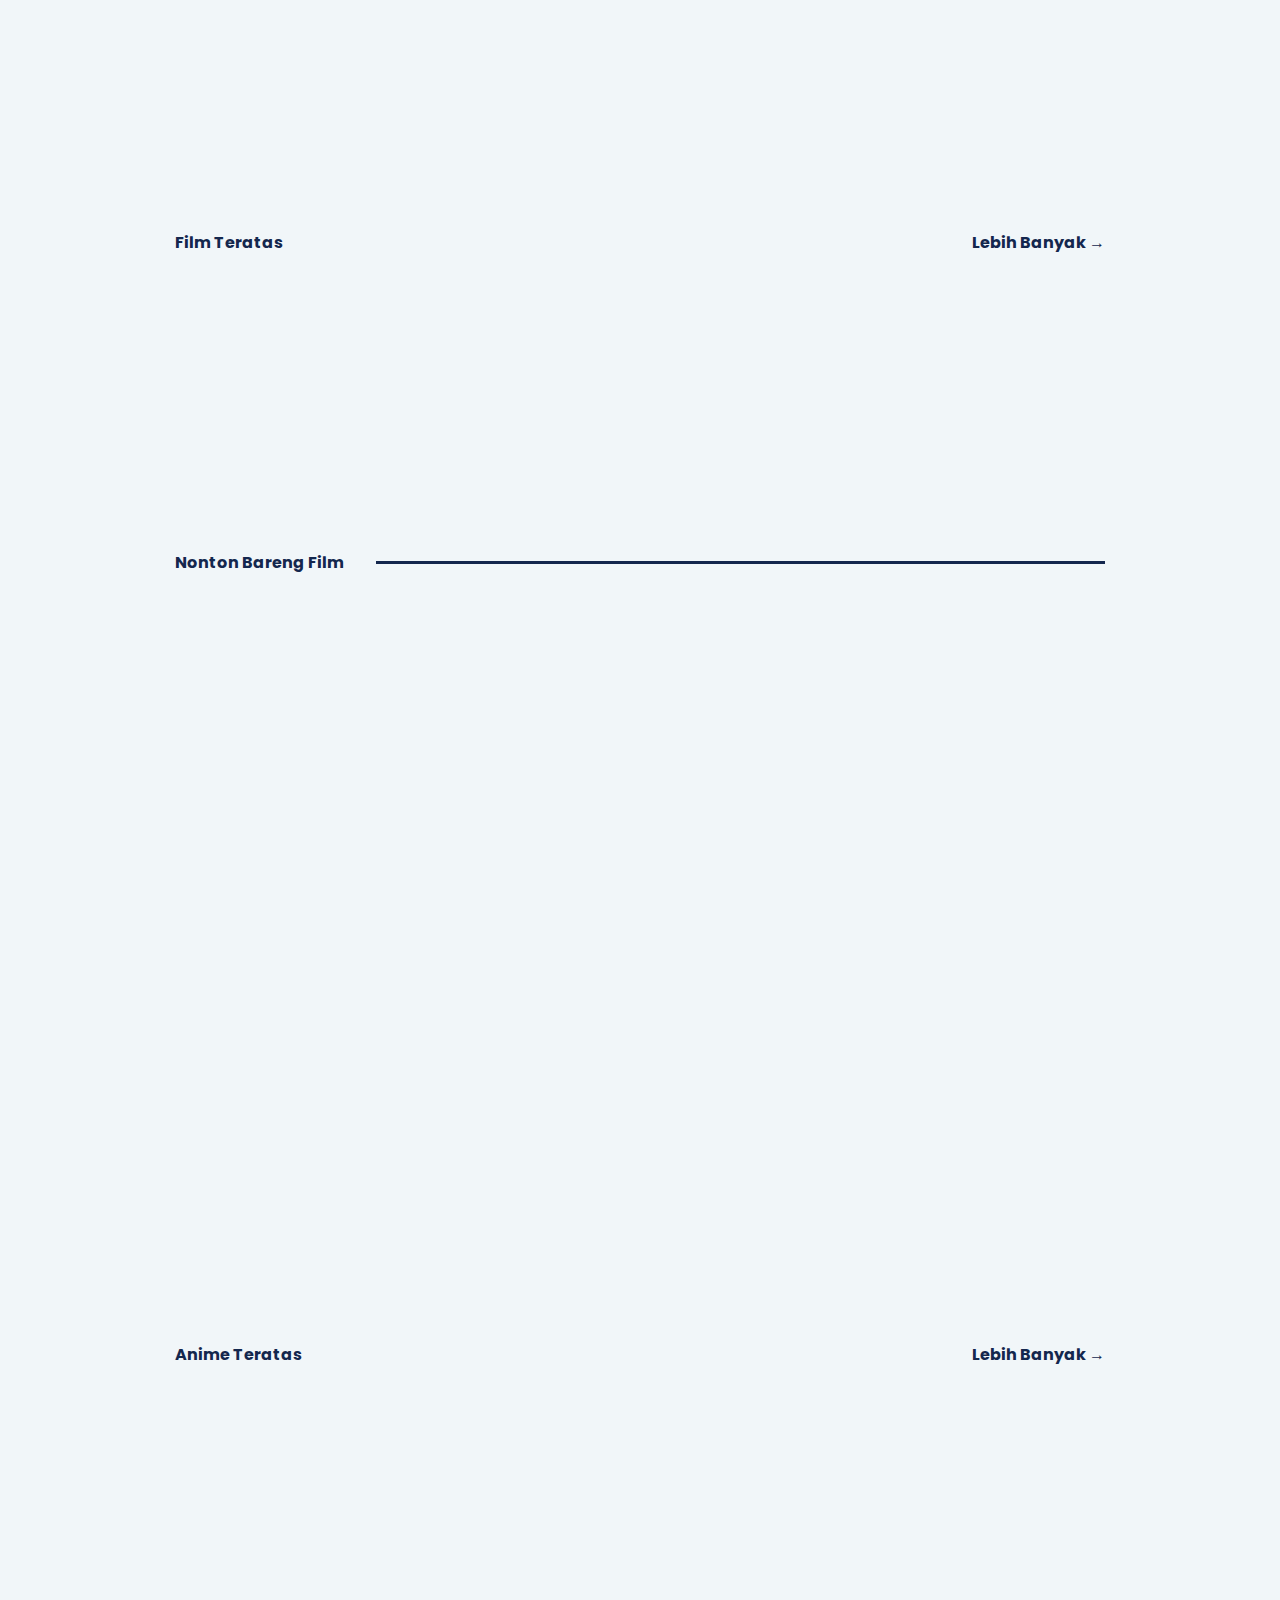
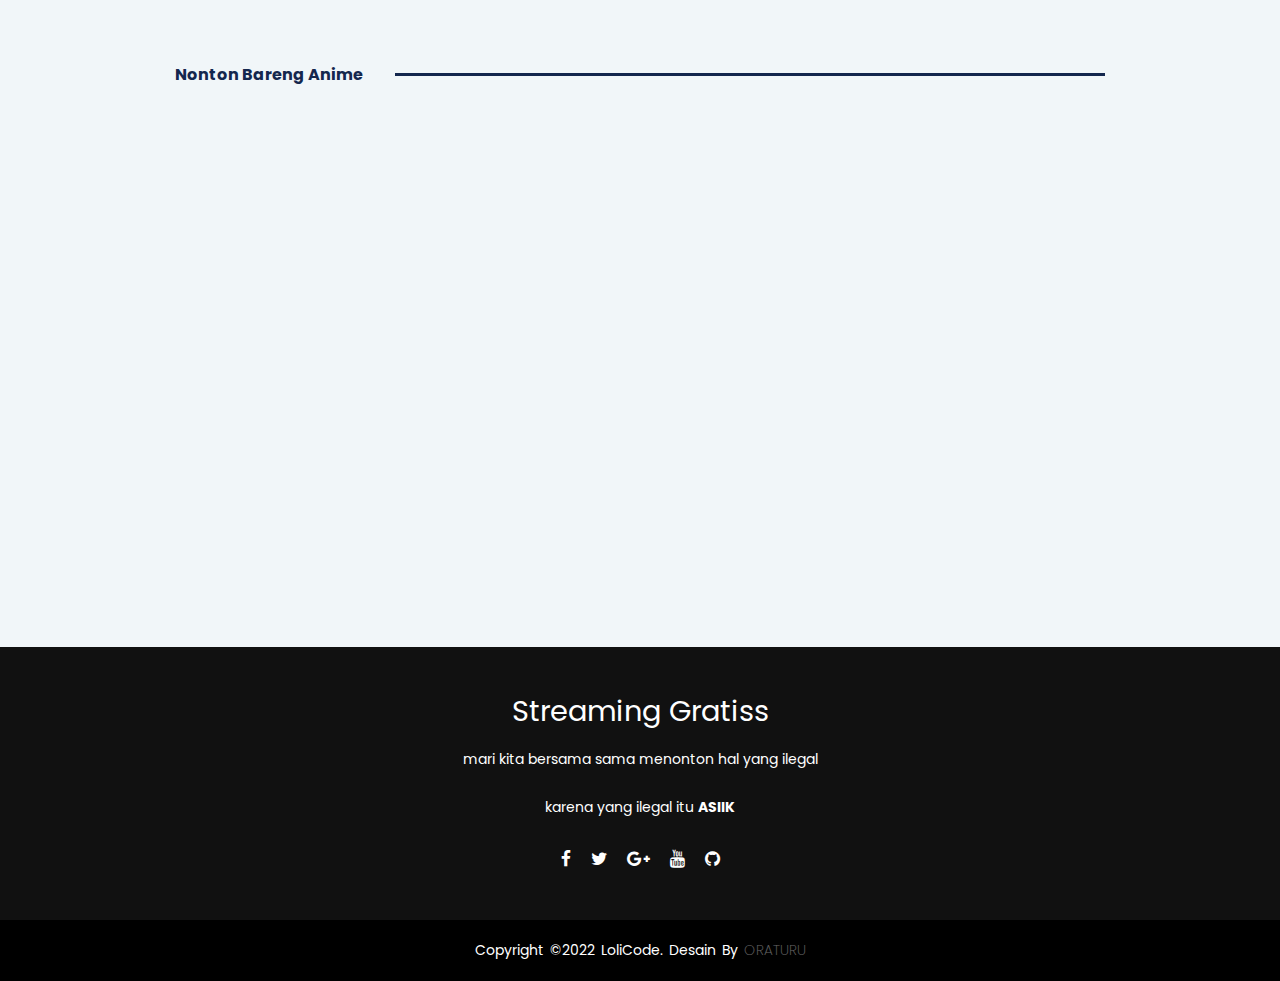
==== commit b619ee23: "menambahkan gambar content main" ====
--- a/index.html
+++ b/index.html
@@ -14,7 +14,7 @@
         <nav>
             <div class="container nav">
                 <div class="nav-left">
-                    <div class ="logo"><img src="/src/assets/img/logo.png" width="30px" alt=""></div>
+                    <div class ="logo"><img src="/web/ProWatch-LoliCode-project/src/assets/img/logo.png" width="30px" alt=""></div>
                 </div>
                 <button type="button" class="humberger">
                     <svg xmlns="http://www.w3.org/2000/svg" width="24" height="24" viewBox="0 0 24 24" fill="none" stroke="currentColor" stroke-width="2" stroke-linecap="round" stroke-linejoin="round" class="feather feather-align-right"><line x1="21" y1="10" x2="7" y2="10"></line><line x1="21" y1="6" x2="3" y2="6"></line><line x1="21" y1="14" x2="3" y2="14"></line><line x1="21" y1="18" x2="7" y2="18"></line></svg>
@@ -53,7 +53,7 @@
                 <div class="carousel-slide" id="showing-1" tabindex="0">
                     <div class="wrapper-content-carousel">
                         <div class="content-carousel">
-                            <div class="poster-film" style="background-image: url('/src/assets/img/avengers-assemble-group-poster-1.jpg');"></div>
+                            <div class="poster-film" style="background-image: url('/web/ProWatch-LoliCode-project/src/assets/img/avengers-assemble-group-poster-1.jpg');"></div>
                             <div class="poster-film-mobile" style="background-image: url('/src/assets/img/small-device/avengers-assemble.jpg');"></div>
                             <div class="body-content">
                                 <h4>Avengers Assemble</h4>
@@ -74,8 +74,8 @@
                 <div class="carousel-slide" id="showing-2" tabindex="0">
                     <div class="wrapper-content-carousel">
                         <div class="content-carousel">
-                            <div class="poster-film" style="background-image: url('/src/assets/img/film-hit-and-run-poster-1.jpg');"></div>
-                            <div class="poster-film-mobile" style="background-image: url('/src/assets/img/small-device/hit-and-run.webp');"></div>
+                            <div class="poster-film" style="background-image: url('/web/ProWatch-LoliCode-project/src/assets/img/film-hit-and-run-poster-1.jpg');"></div>
+                            <div class="poster-film-mobile" style="background-image: url('/web/ProWatch-LoliCode-project/src/assets/img/small-device/hit-and-run.webp');"></div>
                             <div class="body-content">
                                 <h4>Hit And Run</h4>
                                 <span>Comedi &bull; Action &bull; romatis</span>
@@ -95,8 +95,8 @@
                 <div class="carousel-slide" id="showing-3" tabindex="0">
                     <div class="wrapper-content-carousel">
                         <div class="content-carousel">
-                            <div class="poster-film" style="background-image: url('/src/assets/img/justice-league.webp');"></div>
-                            <div class="poster-film-mobile" style="background-image: url('/src/assets/img/small-device/justice-league.png');"></div>
+                            <div class="poster-film" style="background-image: url('/web/ProWatch-LoliCode-project/src/assets/img/justice-league.webp');"></div>
+                            <div class="poster-film-mobile" style="background-image: url('/web/ProWatch-LoliCode-project/src/assets/img/small-device/justice-league.png');"></div>
                             <div class="body-content">
                                 <h4>Justice League</h4>
                                 <span>hero &bull; sci-fi &bull; Action &bull; drama</span>
@@ -140,19 +140,19 @@
     <div class="container">
         <div class="shoulder">
             <a href="#" class="title">
-                <img src="src/assets/img/kategori.png">
+                <img src="/web/ProWatch-LoliCode-project/src/assets/img/kategori.png">
                 <span>kategori</span>
             </a>
             <a href="#" class="title">
-                <img src="src/assets/img/genre.png">
+                <img src="/web/ProWatch-LoliCode-project/src/assets/img/genre.png">
                 <span>Gendre</span>
             </a>
             <a href="#" class="title">
-                <img src="src/assets/img/country.png">
+                <img src="/web/ProWatch-LoliCode-project/src/assets/img/country.png">
                 <span>Negara</span>
             </a>
             <a href="#" class="title">
-                <img src="src/assets/img/premium.png">
+                <img src="/web/ProWatch-LoliCode-project/src/assets/img/premium.png">
                 <span>Premium</span>
             </a>
         </div>   
@@ -172,7 +172,7 @@
                 <div class="list-boxs">
                     <div class="card-content">
                         <div class="card-bg">
-                            <img src="src/assets/img/small-device/avengers-assemble.jpg" alt="" srcset="">
+                            <img src="/web/ProWatch-LoliCode-project/src/assets/img/small-device/campur/avengers-assemble.jpg" alt="" srcset="">
                         </div>
                         <div class="card-body">
                             <span class="title">Avengers Assemble</span>
@@ -181,46 +181,46 @@
                     </div>
                     <div class="card-content">
                         <div class="card-bg">
-                            <img src="src/assets/img/small-device/avengers-assemble.jpg" alt="" srcset="">
-                        </div>
-                        <div class="card-body">
-                            <span class="title">Avengers Assemble</span>
-                            <a href="#" class="btn">nonton</a>
-                        </div>
-                    </div>
-                    <div class="card-content">
-                        <div class="card-bg">
-                            <img src="src/assets/img/small-device/avengers-assemble.jpg" alt="" srcset="">
-                        </div>
-                        <div class="card-body">
-                            <span class="title">Avengers Assemble</span>
-                            <a href="#" class="btn">nonton</a>
-                        </div>
-                    </div>
-                    <div class="card-content">
-                        <div class="card-bg">
-                            <img src="src/assets/img/small-device/avengers-assemble.jpg" alt="" srcset="">
-                        </div>
-                        <div class="card-body">
-                            <span class="title">Avengers Assemble</span>
-                            <a href="#" class="btn">nonton</a>
-                        </div>
-                    </div>
-                    <div class="card-content">
-                        <div class="card-bg">
-                            <img src="src/assets/img/small-device/avengers-assemble.jpg" alt="" srcset="">
-                        </div>
-                        <div class="card-body">
-                            <span class="title">Avengers Assemble</span>
-                            <a href="#" class="btn">nonton</a>
-                        </div>
-                    </div>
-                    <div class="card-content">
-                        <div class="card-bg">
-                            <img src="src/assets/img/small-device/avengers-assemble.jpg" alt="" srcset="">
-                        </div>
-                        <div class="card-body">
-                            <span class="title">Avengers Assemble</span>
+                            <img src="/web/ProWatch-LoliCode-project/src/assets/img/small-device/Tv series Teratas/pertaruhan-the-series-episode 6.jpg" alt="" srcset="">
+                        </div>
+                        <div class="card-body">
+                            <span class="title">Pertaruhan the series</span>
+                            <a href="#" class="btn">nonton</a>
+                        </div>
+                    </div>
+                    <div class="card-content">
+                        <div class="card-bg">
+                            <img src="/web/ProWatch-LoliCode-project/src/assets/img/small-device/Tv series Teratas/A Discovery of Witches (2022) Season 3.jpg" alt="" srcset="">
+                        </div>
+                        <div class="card-body">
+                            <span class="title">A Discovery of Witches (2022) Season 3</span>
+                            <a href="#" class="btn">nonton</a>
+                        </div>
+                    </div>
+                    <div class="card-content">
+                        <div class="card-bg">
+                            <img src="/web/ProWatch-LoliCode-project/src/assets/img/small-device/Tv series Teratas/Alphas-Season 2 (2012).jpg" alt="" srcset="">
+                        </div>
+                        <div class="card-body">
+                            <span class="title">Alphas-Season 2 (2012)</span>
+                            <a href="#" class="btn">nonton</a>
+                        </div>
+                    </div>
+                    <div class="card-content">
+                        <div class="card-bg">
+                            <img src="/web/ProWatch-LoliCode-project/src/assets/img/small-device/Tv series Teratas/Justified season 4 (2013).jpg" alt="" srcset="">
+                        </div>
+                        <div class="card-body">
+                            <span class="title">Justified season 4 (2013)</span>
+                            <a href="#" class="btn">nonton</a>
+                        </div>
+                    </div>
+                    <div class="card-content">
+                        <div class="card-bg">
+                            <img src="/web/ProWatch-LoliCode-project/src/assets/img/small-device/Tv series Teratas/the-walking-dead-3.jpg" alt="" srcset="">
+                        </div>
+                        <div class="card-body">
+                            <span class="title">The-walking-dead-3</span>
                             <a href="#" class="btn">nonton</a>
                         </div>
                     </div>
@@ -234,91 +234,109 @@
                 <div class="list-boxs">
                     <div class="card-content">
                         <div class="card-bg">
-                            <img src="src/assets/img/small-device/avengers-assemble.jpg" alt="" srcset="">
-                        </div>
-                        <div class="card-body">
-                            <span class="title">Avengers Assemble</span>
-                            <a href="#" class="btn">nonton</a>
-                        </div>
-                    </div>
-                    <div class="card-content">
-                        <div class="card-bg">
-                            <img src="src/assets/img/small-device/avengers-assemble.jpg" alt="" srcset="">
-                        </div>
-                        <div class="card-body">
-                            <span class="title">Avengers Assemble</span>
-                            <a href="#" class="btn">nonton</a>
-                        </div>
-                    </div>
-                    <div class="card-content">
-                        <div class="card-bg">
-                            <img src="src/assets/img/small-device/avengers-assemble.jpg" alt="" srcset="">
-                        </div>
-                        <div class="card-body">
-                            <span class="title">Avengers Assemble</span>
-                            <a href="#" class="btn">nonton</a>
-                        </div>
-                    </div>
-                    <div class="card-content">
-                        <div class="card-bg">
-                            <img src="src/assets/img/small-device/avengers-assemble.jpg" alt="" srcset="">
-                        </div>
-                        <div class="card-body">
-                            <span class="title">Avengers Assemble</span>
-                            <a href="#" class="btn">nonton</a>
-                        </div>
-                    </div>
-                    <div class="card-content">
-                        <div class="card-bg">
-                            <img src="src/assets/img/small-device/avengers-assemble.jpg" alt="" srcset="">
-                        </div>
-                        <div class="card-body">
-                            <span class="title">Avengers Assemble</span>
-                            <a href="#" class="btn">nonton</a>
-                        </div>
-                    </div>
-                    <div class="card-content">
-                        <div class="card-bg">
-                            <img src="src/assets/img/small-device/avengers-assemble.jpg" alt="" srcset="">
-                        </div>
-                        <div class="card-body">
-                            <span class="title">Avengers Assemble</span>
-                            <a href="#" class="btn">nonton</a>
-                        </div>
-                    </div>
-                    <div class="card-content">
-                        <div class="card-bg">
-                            <img src="src/assets/img/small-device/avengers-assemble.jpg" alt="" srcset="">
-                        </div>
-                        <div class="card-body">
-                            <span class="title">Avengers Assemble</span>
-                            <a href="#" class="btn">nonton</a>
-                        </div>
-                    </div>
-                    <div class="card-content">
-                        <div class="card-bg">
-                            <img src="src/assets/img/small-device/avengers-assemble.jpg" alt="" srcset="">
-                        </div>
-                        <div class="card-body">
-                            <span class="title">Avengers Assemble</span>
-                            <a href="#" class="btn">nonton</a>
-                        </div>
-                    </div>
-                    <div class="card-content">
-                        <div class="card-bg">
-                            <img src="src/assets/img/small-device/avengers-assemble.jpg" alt="" srcset="">
-                        </div>
-                        <div class="card-body">
-                            <span class="title">Avengers Assemble</span>
-                            <a href="#" class="btn">nonton</a>
-                        </div>
-                    </div>
-                    <div class="card-content">
-                        <div class="card-bg">
-                            <img src="src/assets/img/small-device/avengers-assemble.jpg" alt="" srcset="">
-                        </div>
-                        <div class="card-body">
-                            <span class="title">Avengers Assemble</span>
+                            <img src="/web/ProWatch-LoliCode-project/src/assets/img/small-device/Nonton bareng tv series/Impulse Season 2 (2019).jpg" alt="" srcset="">
+                        </div>
+                        <div class="card-body">
+                            <span class="title">Impulse Season 2 (2019)</span>
+                            <a href="#" class="btn">nonton</a>
+                        </div>
+                    </div>
+                    <div class="card-content">
+                        <div class="card-bg">
+                            <img src="/web/ProWatch-LoliCode-project/src/assets/img/small-device/Nonton bareng tv series/Justified season 1 (2010).jpg" alt="" srcset="">
+                        </div>
+                        <div class="card-body">
+                            <span class="title">Justified season 1 (2010)</span>
+                            <a href="#" class="btn">nonton</a>
+                        </div>
+                    </div>
+                    <div class="card-content">
+                        <div class="card-bg">
+                            <img src="/web/ProWatch-LoliCode-project/src/assets/img/small-device/Nonton bareng tv series/Justified season 2.jpg" alt="" srcset="">
+                        </div>
+                        <div class="card-body">
+                            <span class="title">Justified season 2</span>
+                            <a href="#" class="btn">nonton</a>
+                        </div>
+                    </div>
+                    <div class="card-content">
+                        <div class="card-bg">
+                            <img src="/web/ProWatch-LoliCode-project/src/assets/img/small-device/Nonton bareng tv series/Justified season 3.jpg" alt="" srcset="">
+                        </div>
+                        <div class="card-body">
+                            <span class="title">Justified season 3</span>
+                            <a href="#" class="btn">nonton</a>
+                        </div>
+                    </div>
+                    <div class="card-content">
+                        <div class="card-bg">
+                            <img src="/web/ProWatch-LoliCode-project/src/assets/img/small-device/Nonton bareng tv series/the-walking-dead-4.jpg" alt="" srcset="">
+                        </div>
+                        <div class="card-body">
+                            <span class="title">The-walking-dead-4</span>
+                            <a href="#" class="btn">nonton</a>
+                        </div>
+                    </div>
+                    <div class="card-content">
+                        <div class="card-bg">
+                            <img src="/web/ProWatch-LoliCode-project/src/assets/img/small-device/Nonton bareng tv series/walking-dead-1.jpg" alt="" srcset="">
+                        </div>
+                        <div class="card-body">
+                            <span class="title">walking-dead-1</span>
+                            <a href="#" class="btn">nonton</a>
+                        </div>
+                    </div>
+                    <div class="card-content">
+                        <div class="card-bg">
+                            <img src="/web/ProWatch-LoliCode-project/src/assets/img/small-device/Nonton bareng tv series/walking-dead-2.jpg" alt="" srcset="">
+                        </div>
+                        <div class="card-body">
+                            <span class="title">walking-dead-2</span>
+                            <a href="#" class="btn">nonton</a>
+                        </div>
+                    </div>
+                    <div class="card-content">
+                        <div class="card-bg">
+                            <img src="/web/ProWatch-LoliCode-project/src/assets/img/small-device/Nonton bareng tv series/Walking_Dead_Season_5_Poster.jpg" alt="" srcset="">
+                        </div>
+                        <div class="card-body">
+                            <span class="title">Walking_Dead_Season_5_Poster</span>
+                            <a href="#" class="btn">nonton</a>
+                        </div>
+                    </div>
+                    <div class="card-content">
+                        <div class="card-bg">
+                            <img src="/web/ProWatch-LoliCode-project/src/assets/img/small-device/Nonton bareng tv series/Serigala_Terakhir_the_Series.jpeg" alt="" srcset="">
+                        </div>
+                        <div class="card-body">
+                            <span class="title">Serigala Serigala Terakhir the Series</span>
+                            <a href="#" class="btn">nonton</a>
+                        </div>
+                    </div>
+                    <div class="card-content">
+                        <div class="card-bg">
+                            <img src="/web/ProWatch-LoliCode-project/src/assets/img/small-device/Nonton bareng tv series/Skripsick.jpg" alt="" srcset="">
+                        </div>
+                        <div class="card-body">
+                            <span class="title">Skripsick</span>
+                            <a href="#" class="btn">nonton</a>
+                        </div>
+                    </div>
+                    <div class="card-content">
+                        <div class="card-bg">
+                            <img src="/web/ProWatch-LoliCode-project/src/assets/img/small-device/Nonton bareng tv series/Sweet_Home_TV_series.jpg" alt="" srcset="">
+                        </div>
+                        <div class="card-body">
+                            <span class="title">Sweet_Home_TV_series</span>
+                            <a href="#" class="btn">nonton</a>
+                        </div>
+                    </div>
+                    <div class="card-content">
+                        <div class="card-bg">
+                            <img src="/web/ProWatch-LoliCode-project/src/assets/img/small-device/Nonton bareng tv series/the-walking-dead-4.jpg" alt="" srcset="">
+                        </div>
+                        <div class="card-body">
+                            <span class="title">the-walking-dead-4</span>
                             <a href="#" class="btn">nonton</a>
                         </div>
                     </div>
@@ -335,55 +353,55 @@
                 <div class="list-boxs">
                     <div class="card-content">
                         <div class="card-bg">
-                            <img src="src/assets/img/small-device/avengers-assemble.jpg" alt="" srcset="">
-                        </div>
-                        <div class="card-body">
-                            <span class="title">Avengers Assemble</span>
-                            <a href="#" class="btn">nonton</a>
-                        </div>
-                    </div>
-                    <div class="card-content">
-                        <div class="card-bg">
-                            <img src="src/assets/img/small-device/avengers-assemble.jpg" alt="" srcset="">
-                        </div>
-                        <div class="card-body">
-                            <span class="title">Avengers Assemble</span>
-                            <a href="#" class="btn">nonton</a>
-                        </div>
-                    </div>
-                    <div class="card-content">
-                        <div class="card-bg">
-                            <img src="src/assets/img/small-device/avengers-assemble.jpg" alt="" srcset="">
-                        </div>
-                        <div class="card-body">
-                            <span class="title">Avengers Assemble</span>
-                            <a href="#" class="btn">nonton</a>
-                        </div>
-                    </div>
-                    <div class="card-content">
-                        <div class="card-bg">
-                            <img src="src/assets/img/small-device/avengers-assemble.jpg" alt="" srcset="">
-                        </div>
-                        <div class="card-body">
-                            <span class="title">Avengers Assemble</span>
-                            <a href="#" class="btn">nonton</a>
-                        </div>
-                    </div>
-                    <div class="card-content">
-                        <div class="card-bg">
-                            <img src="src/assets/img/small-device/avengers-assemble.jpg" alt="" srcset="">
-                        </div>
-                        <div class="card-body">
-                            <span class="title">Avengers Assemble</span>
-                            <a href="#" class="btn">nonton</a>
-                        </div>
-                    </div>
-                    <div class="card-content">
-                        <div class="card-bg">
-                            <img src="src/assets/img/small-device/avengers-assemble.jpg" alt="" srcset="">
-                        </div>
-                        <div class="card-body">
-                            <span class="title">Avengers Assemble</span>
+                            <img src="/web/ProWatch-LoliCode-project/src/assets/img/small-device/Film teratas/Aquaman.jpg" alt="" srcset="">
+                        </div>
+                        <div class="card-body">
+                            <span class="title">Aquaman</span>
+                            <a href="#" class="btn">nonton</a>
+                        </div>
+                    </div>
+                    <div class="card-content">
+                        <div class="card-bg">
+                            <img src="/web/ProWatch-LoliCode-project/src/assets/img/small-device/Film teratas/inception.jpg" alt="" srcset="">
+                        </div>
+                        <div class="card-body">
+                            <span class="title">inception</span>
+                            <a href="#" class="btn">nonton</a>
+                        </div>
+                    </div>
+                    <div class="card-content">
+                        <div class="card-bg">
+                            <img src="/web/ProWatch-LoliCode-project/src/assets/img/small-device/Film teratas/Iron Man 3.jpg" alt="" srcset="">
+                        </div>
+                        <div class="card-body">
+                            <span class="title">Iron Man 3</span>
+                            <a href="#" class="btn">nonton</a>
+                        </div>
+                    </div>
+                    <div class="card-content">
+                        <div class="card-bg">
+                            <img src="/web/ProWatch-LoliCode-project/src/assets/img/small-device/Film teratas/Pennsula.jpg" alt="" srcset="">
+                        </div>
+                        <div class="card-body">
+                            <span class="title">Pennsula</span>
+                            <a href="#" class="btn">nonton</a>
+                        </div>
+                    </div>
+                    <div class="card-content">
+                        <div class="card-bg">
+                            <img src="/web/ProWatch-LoliCode-project/src/assets/img/small-device/Film teratas/Venom.jpg" alt="" srcset="">
+                        </div>
+                        <div class="card-body">
+                            <span class="title">Venom</span>
+                            <a href="#" class="btn">nonton</a>
+                        </div>
+                    </div>
+                    <div class="card-content">
+                        <div class="card-bg">
+                            <img src="/web/ProWatch-LoliCode-project/src/assets/img/small-device/Film teratas/Memory (2022).jpg" alt="" srcset="">
+                        </div>
+                        <div class="card-body">
+                            <span class="title">Memory (2022).</span>
                             <a href="#" class="btn">nonton</a>
                         </div>
                     </div>
@@ -397,7 +415,25 @@
                 <div class="list-boxs">
                     <div class="card-content">
                         <div class="card-bg">
-                            <img src="src/assets/img/small-device/avengers-assemble.jpg" alt="" srcset="">
+                            <img src="/web/ProWatch-LoliCode-project/src/assets/img/small-device/Nonton bareng film/Clickbait.jpg" alt="" srcset="">
+                        </div>
+                        <div class="card-body">
+                            <span class="title">Clickbait</span>
+                            <a href="#" class="btn">nonton</a>
+                        </div>
+                    </div>
+                    <div class="card-content">
+                        <div class="card-bg">
+                            <img src="/web/ProWatch-LoliCode-project/src/assets/img/small-device/Nonton bareng film/Doctor Stange in the Multiverse of Madnes.jpg" alt="" srcset="">
+                        </div>
+                        <div class="card-body">
+                            <span class="title">Doctor Stange in the Multiverse of Madnes</span>
+                            <a href="#" class="btn">nonton</a>
+                        </div>
+                    </div>
+                    <div class="card-content">
+                        <div class="card-bg">
+                            <img src="/web/ProWatch-LoliCode-project/src/assets/img/small-device/Nonton bareng film/hit-and-run.webp" alt="" srcset="">
                         </div>
                         <div class="card-body">
                             <span class="title">Avengers Assemble</span>
@@ -406,7 +442,7 @@
                     </div>
                     <div class="card-content">
                         <div class="card-bg">
-                            <img src="src/assets/img/small-device/avengers-assemble.jpg" alt="" srcset="">
+                            <img src="/web/ProWatch-LoliCode-project/src/assets/img/small-device/Nonton bareng film/justice-league.png" alt="" srcset="">
                         </div>
                         <div class="card-body">
                             <span class="title">Avengers Assemble</span>
@@ -415,7 +451,79 @@
                     </div>
                     <div class="card-content">
                         <div class="card-bg">
-                            <img src="src/assets/img/small-device/avengers-assemble.jpg" alt="" srcset="">
+                            <img src="/web/ProWatch-LoliCode-project/src/assets/img/small-device/Nonton bareng film/Lucifer.jpg" alt="" srcset="">
+                        </div>
+                        <div class="card-body">
+                            <span class="title">Lucifer</span>
+                            <a href="#" class="btn">nonton</a>
+                        </div>
+                    </div>
+                    <div class="card-content">
+                        <div class="card-bg">
+                            <img src="/web/ProWatch-LoliCode-project/src/assets/img/small-device/Nonton bareng film/Morbius (2022).jpg" alt="" srcset="">
+                        </div>
+                        <div class="card-body">
+                            <span class="title">Morbius (2022).</span>
+                            <a href="#" class="btn">nonton</a>
+                        </div>
+                    </div>
+                    <div class="card-content">
+                        <div class="card-bg">
+                            <img src="/web/ProWatch-LoliCode-project/src/assets/img/small-device/Nonton bareng film/Sonic the Hedgehog 2 (2022).jpg" alt="" srcset="">
+                        </div>
+                        <div class="card-body">
+                            <span class="title">Sonic the Hedgehog 2 (2022)</span>
+                            <a href="#" class="btn">nonton</a>
+                        </div>
+                    </div>
+                    <div class="card-content">
+                        <div class="card-bg">
+                            <img src="/web/ProWatch-LoliCode-project/src/assets/img/small-device/Nonton bareng film/Squid game.jpg" alt="" srcset="">
+                        </div>
+                        <div class="card-body">
+                            <span class="title">Squid game</span>
+                            <a href="#" class="btn">nonton</a>
+                        </div>
+                    </div>
+                    <div class="card-content">
+                        <div class="card-bg">
+                            <img src="/web/ProWatch-LoliCode-project/src/assets/img/small-device/Nonton bareng film/The forgotten Battle.jpg" alt="" srcset="">
+                        </div>
+                        <div class="card-body">
+                            <span class="title">The forgotten Battle</span>
+                            <a href="#" class="btn">nonton</a>
+                        </div>
+                    </div>
+                    <div class="card-content">
+                        <div class="card-bg">
+                            <img src="/web/ProWatch-LoliCode-project/src/assets/img/small-device/Nonton bareng film/The last city (2022).jpg" alt="" srcset="">
+                        </div>
+                        <div class="card-body">
+                            <span class="title">The last city (2022).</span>
+                            <a href="#" class="btn">nonton</a>
+                        </div>
+                    </div>
+                    <div class="card-content">
+                        <div class="card-bg">
+                            <img src="/web/ProWatch-LoliCode-project/src/assets/img/small-device/Nonton bareng film/The Night Comes for Us (2018).jpg" alt="" srcset="">
+                        </div>
+                        <div class="card-body">
+                            <span class="title">The Night Comes for Us (2018)</span>
+                            <a href="#" class="btn">nonton</a>
+                        </div>
+                    </div>
+                    <div class="card-content">
+                        <div class="card-bg">
+                            <img src="/web/ProWatch-LoliCode-project/src/assets/img/small-device/Nonton bareng film/Top Gun Maverick (2022).jpg" alt="" srcset="">
+                        </div>
+                        <div class="card-body">
+                            <span class="title">Top Gun Maverick (2022)</span>
+                            <a href="#" class="btn">nonton</a>
+                        </div>
+                    </div>
+                    <div class="card-content">
+                        <div class="card-bg">
+                            <img src="/web/ProWatch-LoliCode-project/src/assets/img/small-device/Nonton bareng film/Rogue One.jpg" alt="" srcset="">
                         </div>
                         <div class="card-body">
                             <span class="title">Avengers Assemble</span>
@@ -424,100 +532,46 @@
                     </div>
                     <div class="card-content">
                         <div class="card-bg">
-                            <img src="src/assets/img/small-device/avengers-assemble.jpg" alt="" srcset="">
-                        </div>
-                        <div class="card-body">
-                            <span class="title">Avengers Assemble</span>
-                            <a href="#" class="btn">nonton</a>
-                        </div>
-                    </div>
-                    <div class="card-content">
-                        <div class="card-bg">
-                            <img src="src/assets/img/small-device/avengers-assemble.jpg" alt="" srcset="">
-                        </div>
-                        <div class="card-body">
-                            <span class="title">Avengers Assemble</span>
-                            <a href="#" class="btn">nonton</a>
-                        </div>
-                    </div>
-                    <div class="card-content">
-                        <div class="card-bg">
-                            <img src="src/assets/img/small-device/avengers-assemble.jpg" alt="" srcset="">
-                        </div>
-                        <div class="card-body">
-                            <span class="title">Avengers Assemble</span>
-                            <a href="#" class="btn">nonton</a>
-                        </div>
-                    </div>
-                    <div class="card-content">
-                        <div class="card-bg">
-                            <img src="src/assets/img/small-device/avengers-assemble.jpg" alt="" srcset="">
-                        </div>
-                        <div class="card-body">
-                            <span class="title">Avengers Assemble</span>
-                            <a href="#" class="btn">nonton</a>
-                        </div>
-                    </div>
-                    <div class="card-content">
-                        <div class="card-bg">
-                            <img src="src/assets/img/small-device/avengers-assemble.jpg" alt="" srcset="">
-                        </div>
-                        <div class="card-body">
-                            <span class="title">Avengers Assemble</span>
-                            <a href="#" class="btn">nonton</a>
-                        </div>
-                    </div>
-                    <div class="card-content">
-                        <div class="card-bg">
-                            <img src="src/assets/img/small-device/avengers-assemble.jpg" alt="" srcset="">
-                        </div>
-                        <div class="card-body">
-                            <span class="title">Avengers Assemble</span>
-                            <a href="#" class="btn">nonton</a>
-                        </div>
-                    </div>
-                    <div class="card-content">
-                        <div class="card-bg">
-                            <img src="src/assets/img/small-device/avengers-assemble.jpg" alt="" srcset="">
-                        </div>
-                        <div class="card-body">
-                            <span class="title">Avengers Assemble</span>
-                            <a href="#" class="btn">nonton</a>
-                        </div>
-                    </div>
-                    <div class="card-content">
-                        <div class="card-bg">
-                            <img src="src/assets/img/small-device/avengers-assemble.jpg" alt="" srcset="">
-                        </div>
-                        <div class="card-body">
-                            <span class="title">Avengers Assemble</span>
-                            <a href="#" class="btn">nonton</a>
-                        </div>
-                    </div>
-                    <div class="card-content">
-                        <div class="card-bg">
-                            <img src="src/assets/img/small-device/avengers-assemble.jpg" alt="" srcset="">
-                        </div>
-                        <div class="card-body">
-                            <span class="title">Avengers Assemble</span>
-                            <a href="#" class="btn">nonton</a>
-                        </div>
-                    </div>
-                    <div class="card-content">
-                        <div class="card-bg">
-                            <img src="src/assets/img/small-device/avengers-assemble.jpg" alt="" srcset="">
-                        </div>
-                        <div class="card-body">
-                            <span class="title">Avengers Assemble</span>
-                            <a href="#" class="btn">nonton</a>
-                        </div>
-                    </div>
-                    <div class="card-content">
-                        <div class="card-bg">
-                            <img src="src/assets/img/small-device/avengers-assemble.jpg" alt="" srcset="">
-                        </div>
-                        <div class="card-body">
-                            <span class="title">Avengers Assemble</span>
+                            <img src="/web/ProWatch-LoliCode-project/src/assets/img/small-device/Nonton bareng film/Jungle Cruise.jpeg" alt="" srcset="">
+                        </div>
+                        <div class="card-body">
+                            <span class="title">Jungle Cruise</span>
+                            <a href="#" class="btn">nonton</a>
+                        </div>
+                    </div>
+                    <div class="card-content">
+                        <div class="card-bg">
+                            <img src="/web/ProWatch-LoliCode-project/src/assets/img/small-device/Nonton bareng film/Tick-Tick...-Boom_.webp" alt="" srcset="">
+                        </div>
+                        <div class="card-body">
+                            <span class="title">Tick-Tick...-Boom_</span>
+                            <a href="#" class="btn">nonton</a>
+                        </div>
+                    </div>
+                    <div class="card-content">
+                        <div class="card-bg">
+                            <img src="/web/ProWatch-LoliCode-project/src/assets/img/small-device/Nonton bareng film/The-batman_.webp" alt="" srcset="">
+                        </div>
+                        <div class="card-body">
+                            <span class="title">The-batman</span>
+                            <a href="#" class="btn">nonton</a>
+                        </div>
+                    </div>
+                    <div class="card-content">
+                        <div class="card-bg">
+                            <img src="/web/ProWatch-LoliCode-project/src/assets/img/small-device/Nonton bareng film/Dune_.webp" alt="" srcset="">
+                        </div>
+                        <div class="card-body">
+                            <span class="title">Dune_</span>
+                            <a href="#" class="btn">nonton</a>
+                        </div>
+                    </div>
+                    <div class="card-content">
+                        <div class="card-bg">
+                            <img src="/web/ProWatch-LoliCode-project/src/assets/img/small-device/Nonton bareng film/Munich-The-Edge-of-War_.webp" alt="" srcset="">
+                        </div>
+                        <div class="card-body">
+                            <span class="title">Munich-The-Edge-of-War</span>
                             <a href="#" class="btn">nonton</a>
                         </div>
                     </div>
@@ -534,55 +588,55 @@
                 <div class="list-boxs">
                     <div class="card-content">
                         <div class="card-bg">
-                            <img src="src/assets/img/small-device/avengers-assemble.jpg" alt="" srcset="">
-                        </div>
-                        <div class="card-body">
-                            <span class="title">Avengers Assemble</span>
-                            <a href="#" class="btn">nonton</a>
-                        </div>
-                    </div>
-                    <div class="card-content">
-                        <div class="card-bg">
-                            <img src="src/assets/img/small-device/avengers-assemble.jpg" alt="" srcset="">
-                        </div>
-                        <div class="card-body">
-                            <span class="title">Avengers Assemble</span>
-                            <a href="#" class="btn">nonton</a>
-                        </div>
-                    </div>
-                    <div class="card-content">
-                        <div class="card-bg">
-                            <img src="src/assets/img/small-device/avengers-assemble.jpg" alt="" srcset="">
-                        </div>
-                        <div class="card-body">
-                            <span class="title">Avengers Assemble</span>
-                            <a href="#" class="btn">nonton</a>
-                        </div>
-                    </div>
-                    <div class="card-content">
-                        <div class="card-bg">
-                            <img src="src/assets/img/small-device/avengers-assemble.jpg" alt="" srcset="">
-                        </div>
-                        <div class="card-body">
-                            <span class="title">Avengers Assemble</span>
-                            <a href="#" class="btn">nonton</a>
-                        </div>
-                    </div>
-                    <div class="card-content">
-                        <div class="card-bg">
-                            <img src="src/assets/img/small-device/avengers-assemble.jpg" alt="" srcset="">
-                        </div>
-                        <div class="card-body">
-                            <span class="title">Avengers Assemble</span>
-                            <a href="#" class="btn">nonton</a>
-                        </div>
-                    </div>
-                    <div class="card-content">
-                        <div class="card-bg">
-                            <img src="src/assets/img/small-device/avengers-assemble.jpg" alt="" srcset="">
-                        </div>
-                        <div class="card-body">
-                            <span class="title">Avengers Assemble</span>
+                            <img src="/web/ProWatch-LoliCode-project/src/assets/img/small-device/Anime teratas/A harem in the fantasy world dungeon.webp" alt="" srcset="">
+                        </div>
+                        <div class="card-body">
+                            <span class="title">A harem in the fantasy world dungeon</span>
+                            <a href="#" class="btn">nonton</a>
+                        </div>
+                    </div>
+                    <div class="card-content">
+                        <div class="card-bg">
+                            <img src="/web/ProWatch-LoliCode-project/src/assets/img/small-device/Anime teratas/black summoner.webp" alt="" srcset="">
+                        </div>
+                        <div class="card-body">
+                            <span class="title">black summoner</span>
+                            <a href="#" class="btn">nonton</a>
+                        </div>
+                    </div>
+                    <div class="card-content">
+                        <div class="card-bg">
+                            <img src="/web/ProWatch-LoliCode-project/src/assets/img/small-device/Anime teratas/Clasroom of the elite season 2.jpg" alt="" srcset="">
+                        </div>
+                        <div class="card-body">
+                            <span class="title">Clasroom of the elite season 2</span>
+                            <a href="#" class="btn">nonton</a>
+                        </div>
+                    </div>
+                    <div class="card-content">
+                        <div class="card-bg">
+                            <img src="/web/ProWatch-LoliCode-project/src/assets/img/small-device/Anime teratas/Dr._Stone_Season_2.webp" alt="" srcset="">
+                        </div>
+                        <div class="card-body">
+                            <span class="title">Dr.Stone Season 2</span>
+                            <a href="#" class="btn">nonton</a>
+                        </div>
+                    </div>
+                    <div class="card-content">
+                        <div class="card-bg">
+                            <img src="/web/ProWatch-LoliCode-project/src/assets/img/small-device/Anime teratas/Kanojo Okarishimasu.jpg" alt="" srcset="">
+                        </div>
+                        <div class="card-body">
+                            <span class="title">Kanojo Okarishimasu</span>
+                            <a href="#" class="btn">nonton</a>
+                        </div>
+                    </div>
+                    <div class="card-content">
+                        <div class="card-bg">
+                            <img src="/web/ProWatch-LoliCode-project/src/assets/img/small-device/Anime teratas/mamahaha no Tsurego ga Motokano datta.jpg" alt="" srcset="">
+                        </div>
+                        <div class="card-body">
+                            <span class="title">Mamahaha no Tsurego ga Motokano datta</span>
                             <a href="#" class="btn">nonton</a>
                         </div>
                     </div>
@@ -596,91 +650,109 @@
                 <div class="list-boxs">
                     <div class="card-content">
                         <div class="card-bg">
-                            <img src="src/assets/img/small-device/avengers-assemble.jpg" alt="" srcset="">
-                        </div>
-                        <div class="card-body">
-                            <span class="title">Avengers Assemble</span>
-                            <a href="#" class="btn">nonton</a>
-                        </div>
-                    </div>
-                    <div class="card-content">
-                        <div class="card-bg">
-                            <img src="src/assets/img/small-device/avengers-assemble.jpg" alt="" srcset="">
-                        </div>
-                        <div class="card-body">
-                            <span class="title">Avengers Assemble</span>
-                            <a href="#" class="btn">nonton</a>
-                        </div>
-                    </div>
-                    <div class="card-content">
-                        <div class="card-bg">
-                            <img src="src/assets/img/small-device/avengers-assemble.jpg" alt="" srcset="">
-                        </div>
-                        <div class="card-body">
-                            <span class="title">Avengers Assemble</span>
-                            <a href="#" class="btn">nonton</a>
-                        </div>
-                    </div>
-                    <div class="card-content">
-                        <div class="card-bg">
-                            <img src="src/assets/img/small-device/avengers-assemble.jpg" alt="" srcset="">
-                        </div>
-                        <div class="card-body">
-                            <span class="title">Avengers Assemble</span>
-                            <a href="#" class="btn">nonton</a>
-                        </div>
-                    </div>
-                    <div class="card-content">
-                        <div class="card-bg">
-                            <img src="src/assets/img/small-device/avengers-assemble.jpg" alt="" srcset="">
-                        </div>
-                        <div class="card-body">
-                            <span class="title">Avengers Assemble</span>
-                            <a href="#" class="btn">nonton</a>
-                        </div>
-                    </div>
-                    <div class="card-content">
-                        <div class="card-bg">
-                            <img src="src/assets/img/small-device/avengers-assemble.jpg" alt="" srcset="">
-                        </div>
-                        <div class="card-body">
-                            <span class="title">Avengers Assemble</span>
-                            <a href="#" class="btn">nonton</a>
-                        </div>
-                    </div>
-                    <div class="card-content">
-                        <div class="card-bg">
-                            <img src="src/assets/img/small-device/avengers-assemble.jpg" alt="" srcset="">
-                        </div>
-                        <div class="card-body">
-                            <span class="title">Avengers Assemble</span>
-                            <a href="#" class="btn">nonton</a>
-                        </div>
-                    </div>
-                    <div class="card-content">
-                        <div class="card-bg">
-                            <img src="src/assets/img/small-device/avengers-assemble.jpg" alt="" srcset="">
-                        </div>
-                        <div class="card-body">
-                            <span class="title">Avengers Assemble</span>
-                            <a href="#" class="btn">nonton</a>
-                        </div>
-                    </div>
-                    <div class="card-content">
-                        <div class="card-bg">
-                            <img src="src/assets/img/small-device/avengers-assemble.jpg" alt="" srcset="">
-                        </div>
-                        <div class="card-body">
-                            <span class="title">Avengers Assemble</span>
-                            <a href="#" class="btn">nonton</a>
-                        </div>
-                    </div>
-                    <div class="card-content">
-                        <div class="card-bg">
-                            <img src="src/assets/img/small-device/avengers-assemble.jpg" alt="" srcset="">
-                        </div>
-                        <div class="card-body">
-                            <span class="title">Avengers Assemble</span>
+                            <img src="/web/ProWatch-LoliCode-project/src/assets/img/small-device/Nonton Bareng anime/Dragon Ball season 8 episode.jpg" alt="" srcset="">
+                        </div>
+                        <div class="card-body">
+                            <span class="title">Dragon Ball season 8 episode</span>
+                            <a href="#" class="btn">nonton</a>
+                        </div>
+                    </div>
+                    <div class="card-content">
+                        <div class="card-bg">
+                            <img src="/web/ProWatch-LoliCode-project/src/assets/img/small-device/Nonton Bareng anime/Jojo series chapter 1.jpg" alt="" srcset="">
+                        </div>
+                        <div class="card-body">
+                            <span class="title">Jojo series chapter 1</span>
+                            <a href="#" class="btn">nonton</a>
+                        </div>
+                    </div>
+                    <div class="card-content">
+                        <div class="card-bg">
+                            <img src="/web/ProWatch-LoliCode-project/src/assets/img/small-device/Nonton Bareng anime/Lycoris_Recoil_key_visual.jpg" alt="" srcset="">
+                        </div>
+                        <div class="card-body">
+                            <span class="title">Lycoris_Recoil_key_visual</span>
+                            <a href="#" class="btn">nonton</a>
+                        </div>
+                    </div>
+                    <div class="card-content">
+                        <div class="card-bg">
+                            <img src="/web/ProWatch-LoliCode-project/src/assets/img/small-device/Nonton Bareng anime/one piece (Tv series 1999).jpg" alt="" srcset="">
+                        </div>
+                        <div class="card-body">
+                            <span class="title">one piece (Tv series 1999)</span>
+                            <a href="#" class="btn">nonton</a>
+                        </div>
+                    </div>
+                    <div class="card-content">
+                        <div class="card-bg">
+                            <img src="/web/ProWatch-LoliCode-project/src/assets/img/small-device/Nonton Bareng anime/One_Piece_-_Season_10_-_Japanese.jpg" alt="" srcset="">
+                        </div>
+                        <div class="card-body">
+                            <span class="title">One_Piece_-_Season_10_-_Japanese</span>
+                            <a href="#" class="btn">nonton</a>
+                        </div>
+                    </div>
+                    <div class="card-content">
+                        <div class="card-bg">
+                            <img src="/web/ProWatch-LoliCode-project/src/assets/img/small-device/Nonton Bareng anime/Dragon_Ball_Z_TV_Series 1989.jpg" alt="" srcset="">
+                        </div>
+                        <div class="card-body">
+                            <span class="title">Dragon_Ball_Z_TV_Series 1989</span>
+                            <a href="#" class="btn">nonton</a>
+                        </div>
+                    </div>
+                    <div class="card-content">
+                        <div class="card-bg">
+                            <img src="/web/ProWatch-LoliCode-project/src/assets/img/small-device/Nonton Bareng anime/Overlord.jpg" alt="" srcset="">
+                        </div>
+                        <div class="card-body">
+                            <span class="title">Overlord</span>
+                            <a href="#" class="btn">nonton</a>
+                        </div>
+                    </div>
+                    <div class="card-content">
+                        <div class="card-bg">
+                            <img src="/web/ProWatch-LoliCode-project/src/assets/img/small-device/Nonton Bareng anime/raja-iblis-nyambi-musim-kedua.jpeg" alt="" srcset="">
+                        </div>
+                        <div class="card-body">
+                            <span class="title">Raja-iblis-nyambi-musim-kedua</span>
+                            <a href="#" class="btn">nonton</a>
+                        </div>
+                    </div>
+                    <div class="card-content">
+                        <div class="card-bg">
+                            <img src="/web/ProWatch-LoliCode-project/src/assets/img/small-device/Nonton Bareng anime/The yakuza guide to babysitting.jpg" alt="" srcset="">
+                        </div>
+                        <div class="card-body">
+                            <span class="title">The yakuza guide to babysitting</span>
+                            <a href="#" class="btn">nonton</a>
+                        </div>
+                    </div>
+                    <div class="card-content">
+                        <div class="card-bg">
+                            <img src="/web/ProWatch-LoliCode-project/src/assets/img/small-device/Nonton Bareng anime/Stranger Things.jpg" alt="" srcset="">
+                        </div>
+                        <div class="card-body">
+                            <span class="title">Stranger Things</span>
+                            <a href="#" class="btn">nonton</a>
+                        </div>
+                    </div>
+                    <div class="card-content">
+                        <div class="card-bg">
+                            <img src="/web/ProWatch-LoliCode-project/src/assets/img/small-device/Nonton Bareng anime/Scooby-doo The series.webp" alt="" srcset="">
+                        </div>
+                        <div class="card-body">
+                            <span class="title">Scooby-doo The series</span>
+                            <a href="#" class="btn">nonton</a>
+                        </div>
+                    </div>
+                    <div class="card-content">
+                        <div class="card-bg">
+                            <img src="/web/ProWatch-LoliCode-project/src/assets/img/small-device/Nonton Bareng anime/Resident Evil (infinte darkness).jpg" alt="" srcset="">
+                        </div>
+                        <div class="card-body">
+                            <span class="title">Resident Evil (infinte darkness)</span>
                             <a href="#" class="btn">nonton</a>
                         </div>
                     </div>
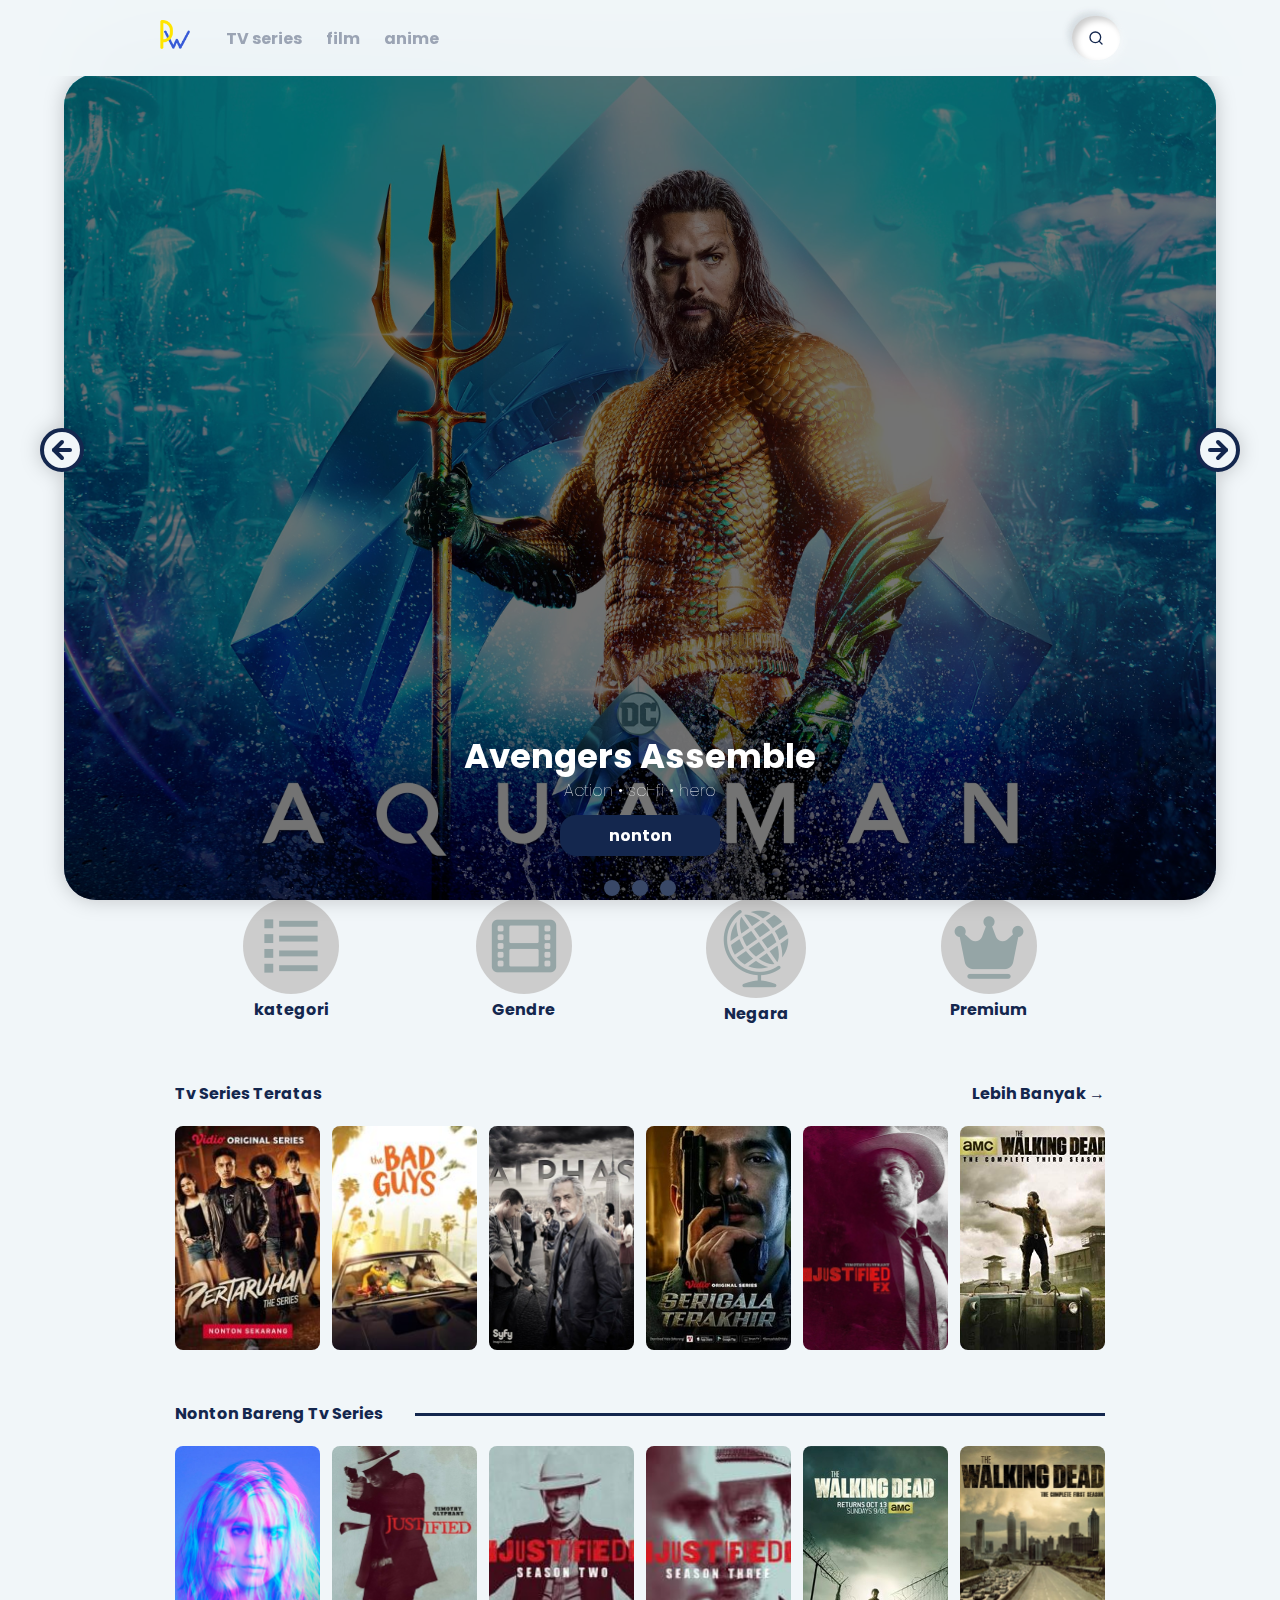
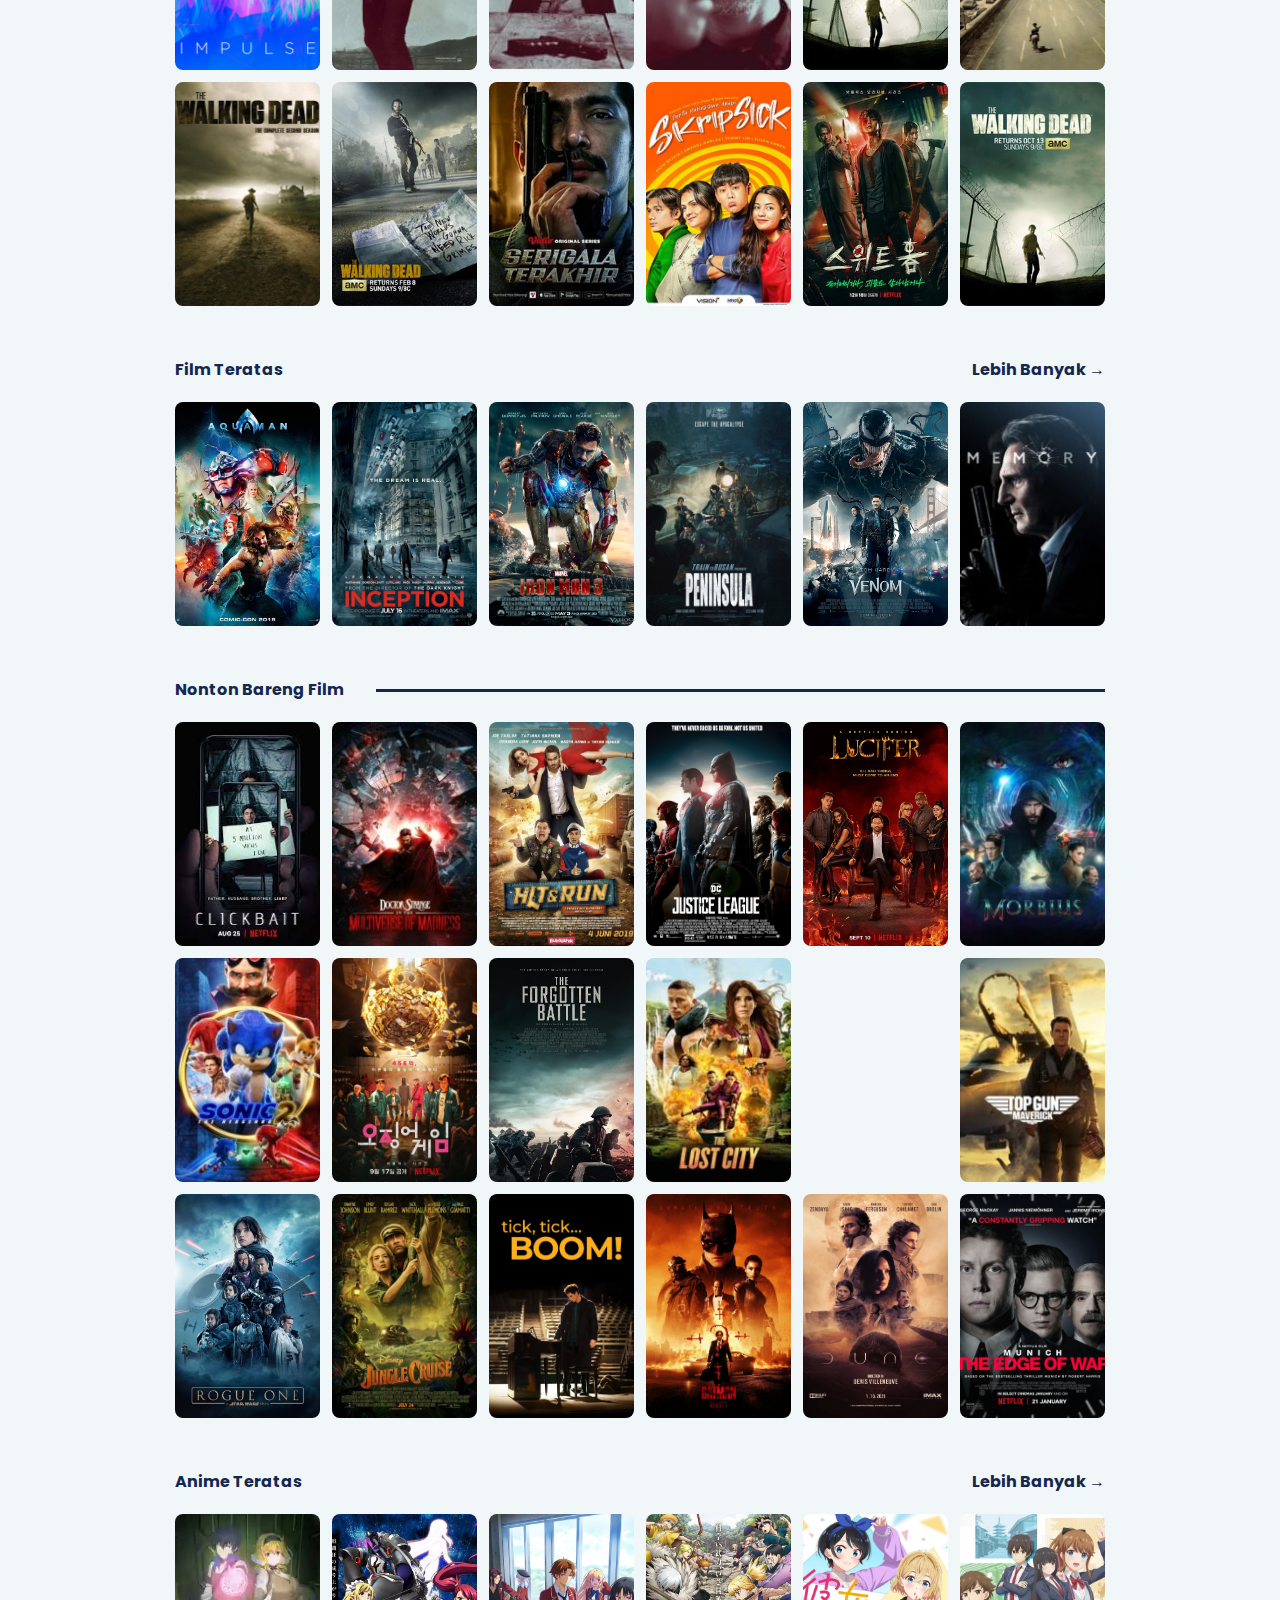
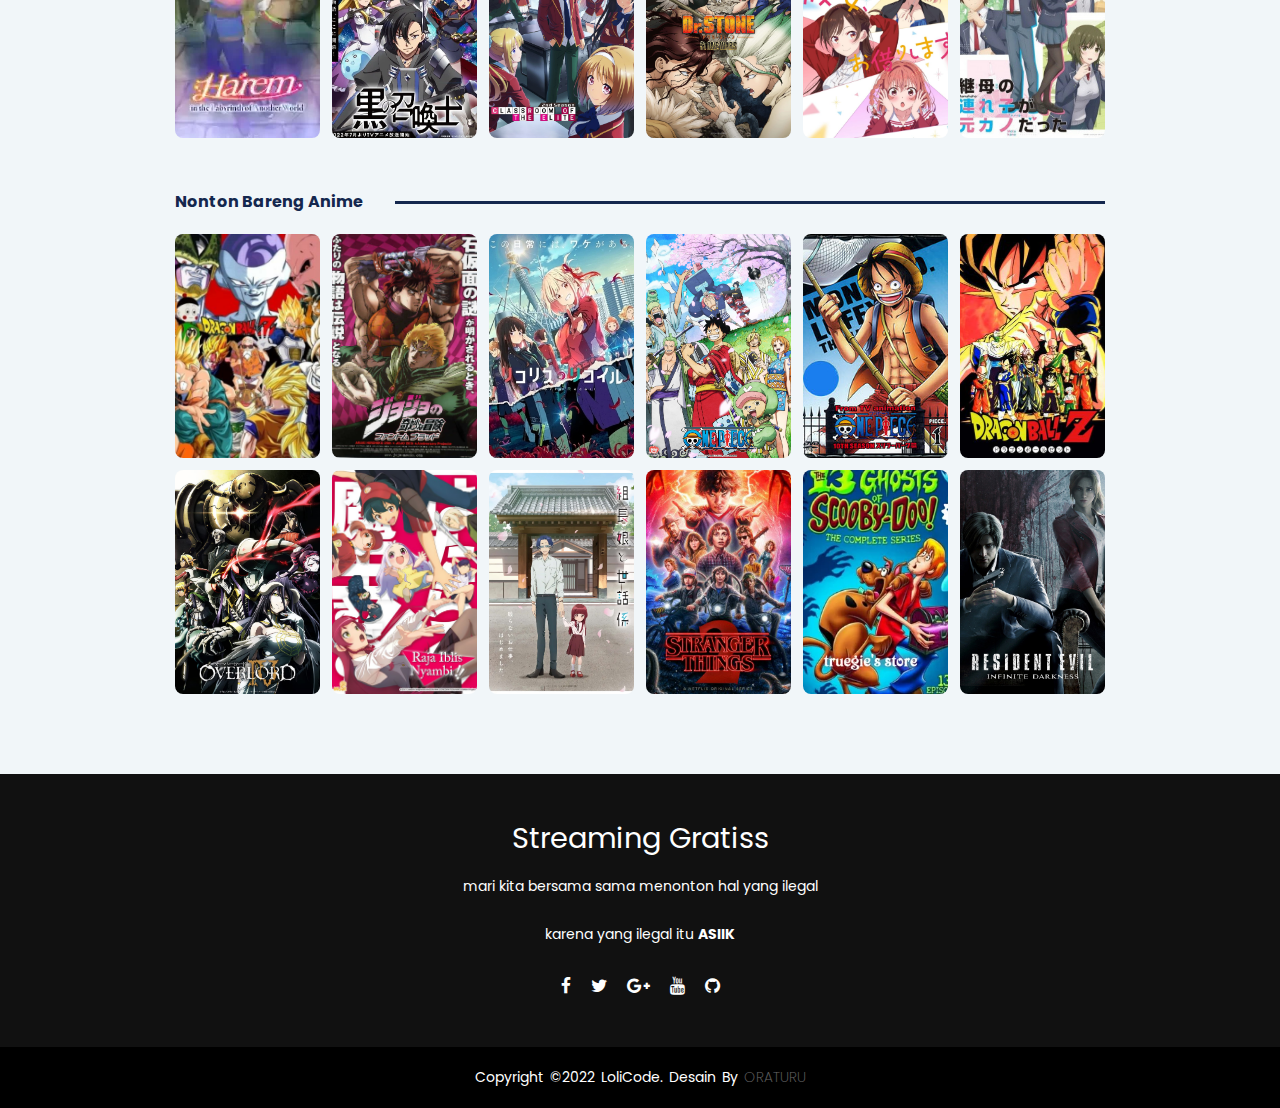
==== commit 6da1e26f: "fix Hero and header replace src from img tag to style background add img has gone" ====
--- a/index.html
+++ b/index.html
@@ -14,7 +14,7 @@
         <nav>
             <div class="container nav">
                 <div class="nav-left">
-                    <div class ="logo"><img src="/web/ProWatch-LoliCode-project/src/assets/img/logo.png" width="30px" alt=""></div>
+                    <div class ="logo"><img src="/src/assets/img/logo.png" width="30px" alt=""></div>
                 </div>
                 <button type="button" class="humberger">
                     <svg xmlns="http://www.w3.org/2000/svg" width="24" height="24" viewBox="0 0 24 24" fill="none" stroke="currentColor" stroke-width="2" stroke-linecap="round" stroke-linejoin="round" class="feather feather-align-right"><line x1="21" y1="10" x2="7" y2="10"></line><line x1="21" y1="6" x2="3" y2="6"></line><line x1="21" y1="14" x2="3" y2="14"></line><line x1="21" y1="18" x2="7" y2="18"></line></svg>
@@ -53,8 +53,8 @@
                 <div class="carousel-slide" id="showing-1" tabindex="0">
                     <div class="wrapper-content-carousel">
                         <div class="content-carousel">
-                            <div class="poster-film" style="background-image: url('/web/ProWatch-LoliCode-project/src/assets/img/avengers-assemble-group-poster-1.jpg');"></div>
-                            <div class="poster-film-mobile" style="background-image: url('/src/assets/img/small-device/avengers-assemble.jpg');"></div>
+                            <div class="poster-film" style="background-image: url('/src/assets/img/Aquaman-wide-angle.jpg');"></div>
+                            <div class="poster-film-mobile" style="background-image: url('/src/assets/img/small-device/Film teratas/Aquaman.jpg');"></div>
                             <div class="body-content">
                                 <h4>Avengers Assemble</h4>
                                 <span>Action &bull; sci-fi &bull; hero</span>
@@ -74,8 +74,8 @@
                 <div class="carousel-slide" id="showing-2" tabindex="0">
                     <div class="wrapper-content-carousel">
                         <div class="content-carousel">
-                            <div class="poster-film" style="background-image: url('/web/ProWatch-LoliCode-project/src/assets/img/film-hit-and-run-poster-1.jpg');"></div>
-                            <div class="poster-film-mobile" style="background-image: url('/web/ProWatch-LoliCode-project/src/assets/img/small-device/hit-and-run.webp');"></div>
+                            <div class="poster-film" style="background-image: url('/src/assets/img/film-hit-and-run-poster-1.jpg');"></div>
+                            <div class="poster-film-mobile" style="background-image: url('/src/assets/img/small-device/Film teratas/POSTER-HIT-&-RUN.jpg');"></div>
                             <div class="body-content">
                                 <h4>Hit And Run</h4>
                                 <span>Comedi &bull; Action &bull; romatis</span>
@@ -95,8 +95,8 @@
                 <div class="carousel-slide" id="showing-3" tabindex="0">
                     <div class="wrapper-content-carousel">
                         <div class="content-carousel">
-                            <div class="poster-film" style="background-image: url('/web/ProWatch-LoliCode-project/src/assets/img/justice-league.webp');"></div>
-                            <div class="poster-film-mobile" style="background-image: url('/web/ProWatch-LoliCode-project/src/assets/img/small-device/justice-league.png');"></div>
+                            <div class="poster-film" style="background-image: url('/src/assets/img/justice-league.webp');"></div>
+                            <div class="poster-film-mobile" style="background-image: url('/src/assets/img/small-device/Nonton bareng film/justice-league.png');"></div>
                             <div class="body-content">
                                 <h4>Justice League</h4>
                                 <span>hero &bull; sci-fi &bull; Action &bull; drama</span>
@@ -140,19 +140,19 @@
     <div class="container">
         <div class="shoulder">
             <a href="#" class="title">
-                <img src="/web/ProWatch-LoliCode-project/src/assets/img/kategori.png">
+                <img src="/src/assets/img/kategori.png">
                 <span>kategori</span>
             </a>
             <a href="#" class="title">
-                <img src="/web/ProWatch-LoliCode-project/src/assets/img/genre.png">
+                <img src="/src/assets/img/genre.png">
                 <span>Gendre</span>
             </a>
             <a href="#" class="title">
-                <img src="/web/ProWatch-LoliCode-project/src/assets/img/country.png">
+                <img src="/src/assets/img/country.png">
                 <span>Negara</span>
             </a>
             <a href="#" class="title">
-                <img src="/web/ProWatch-LoliCode-project/src/assets/img/premium.png">
+                <img src="/src/assets/img/premium.png">
                 <span>Premium</span>
             </a>
         </div>   
@@ -171,17 +171,7 @@
                 </div>
                 <div class="list-boxs">
                     <div class="card-content">
-                        <div class="card-bg">
-                            <img src="/web/ProWatch-LoliCode-project/src/assets/img/small-device/campur/avengers-assemble.jpg" alt="" srcset="">
-                        </div>
-                        <div class="card-body">
-                            <span class="title">Avengers Assemble</span>
-                            <a href="#" class="btn">nonton</a>
-                        </div>
-                    </div>
-                    <div class="card-content">
-                        <div class="card-bg">
-                            <img src="/web/ProWatch-LoliCode-project/src/assets/img/small-device/Tv series Teratas/pertaruhan-the-series-episode 6.jpg" alt="" srcset="">
+                        <div class="card-bg" style="background-image: url('/src/assets/img/small-device/Tv series Teratas/pertaruhan-the-series-episode 6.jpg');">
                         </div>
                         <div class="card-body">
                             <span class="title">Pertaruhan the series</span>
@@ -189,8 +179,7 @@
                         </div>
                     </div>
                     <div class="card-content">
-                        <div class="card-bg">
-                            <img src="/web/ProWatch-LoliCode-project/src/assets/img/small-device/Tv series Teratas/A Discovery of Witches (2022) Season 3.jpg" alt="" srcset="">
+                        <div class="card-bg" style="background-image: url('/src/assets/img/small-device/Tv series Teratas/A Discovery of Witches (2022) Season 3.jpg');">
                         </div>
                         <div class="card-body">
                             <span class="title">A Discovery of Witches (2022) Season 3</span>
@@ -198,8 +187,7 @@
                         </div>
                     </div>
                     <div class="card-content">
-                        <div class="card-bg">
-                            <img src="/web/ProWatch-LoliCode-project/src/assets/img/small-device/Tv series Teratas/Alphas-Season 2 (2012).jpg" alt="" srcset="">
+                        <div class="card-bg" style="background-image: url('/src/assets/img/small-device/Tv series Teratas/Alphas-Season 2 (2012).jpg');">
                         </div>
                         <div class="card-body">
                             <span class="title">Alphas-Season 2 (2012)</span>
@@ -207,8 +195,15 @@
                         </div>
                     </div>
                     <div class="card-content">
-                        <div class="card-bg">
-                            <img src="/web/ProWatch-LoliCode-project/src/assets/img/small-device/Tv series Teratas/Justified season 4 (2013).jpg" alt="" srcset="">
+                        <div class="card-bg" style="background-image: url('/src/assets/img/small-device/Nonton bareng tv series/Serigala_Terakhir_the_Series.jpeg');">
+                        </div>
+                        <div class="card-body">
+                            <span class="title">Serigala Serigala Terakhir the Series</span>
+                            <a href="#" class="btn">nonton</a>
+                        </div>
+                    </div>
+                    <div class="card-content">
+                        <div class="card-bg" style="background-image: url('/src/assets/img/small-device/Tv series Teratas/Justified season 4 (2013).jpg');">
                         </div>
                         <div class="card-body">
                             <span class="title">Justified season 4 (2013)</span>
@@ -216,8 +211,7 @@
                         </div>
                     </div>
                     <div class="card-content">
-                        <div class="card-bg">
-                            <img src="/web/ProWatch-LoliCode-project/src/assets/img/small-device/Tv series Teratas/the-walking-dead-3.jpg" alt="" srcset="">
+                        <div class="card-bg" style="background-image: url('/src/assets/img/small-device/Tv series Teratas/the-walking-dead-3.jpg');">
                         </div>
                         <div class="card-body">
                             <span class="title">The-walking-dead-3</span>
@@ -233,8 +227,7 @@
                 </div>
                 <div class="list-boxs">
                     <div class="card-content">
-                        <div class="card-bg">
-                            <img src="/web/ProWatch-LoliCode-project/src/assets/img/small-device/Nonton bareng tv series/Impulse Season 2 (2019).jpg" alt="" srcset="">
+                        <div class="card-bg" style="background-image: url('/src/assets/img/small-device/Nonton bareng tv series/Impulse Season 2 (2019).jpg');">
                         </div>
                         <div class="card-body">
                             <span class="title">Impulse Season 2 (2019)</span>
@@ -242,8 +235,7 @@
                         </div>
                     </div>
                     <div class="card-content">
-                        <div class="card-bg">
-                            <img src="/web/ProWatch-LoliCode-project/src/assets/img/small-device/Nonton bareng tv series/Justified season 1 (2010).jpg" alt="" srcset="">
+                        <div class="card-bg" style="background-image: url('/src/assets/img/small-device/Nonton bareng tv series/Justified season 1 (2010).jpg');">
                         </div>
                         <div class="card-body">
                             <span class="title">Justified season 1 (2010)</span>
@@ -251,8 +243,7 @@
                         </div>
                     </div>
                     <div class="card-content">
-                        <div class="card-bg">
-                            <img src="/web/ProWatch-LoliCode-project/src/assets/img/small-device/Nonton bareng tv series/Justified season 2.jpg" alt="" srcset="">
+                        <div class="card-bg" style="background-image: url('/src/assets/img/small-device/Nonton bareng tv series/Justified season 2.jpg');">
                         </div>
                         <div class="card-body">
                             <span class="title">Justified season 2</span>
@@ -260,8 +251,7 @@
                         </div>
                     </div>
                     <div class="card-content">
-                        <div class="card-bg">
-                            <img src="/web/ProWatch-LoliCode-project/src/assets/img/small-device/Nonton bareng tv series/Justified season 3.jpg" alt="" srcset="">
+                        <div class="card-bg" style="background-image: url('/src/assets/img/small-device/Nonton bareng tv series/Justified season 3.jpg');">
                         </div>
                         <div class="card-body">
                             <span class="title">Justified season 3</span>
@@ -269,44 +259,39 @@
                         </div>
                     </div>
                     <div class="card-content">
-                        <div class="card-bg">
-                            <img src="/web/ProWatch-LoliCode-project/src/assets/img/small-device/Nonton bareng tv series/the-walking-dead-4.jpg" alt="" srcset="">
-                        </div>
-                        <div class="card-body">
-                            <span class="title">The-walking-dead-4</span>
-                            <a href="#" class="btn">nonton</a>
-                        </div>
-                    </div>
-                    <div class="card-content">
-                        <div class="card-bg">
-                            <img src="/web/ProWatch-LoliCode-project/src/assets/img/small-device/Nonton bareng tv series/walking-dead-1.jpg" alt="" srcset="">
-                        </div>
-                        <div class="card-body">
-                            <span class="title">walking-dead-1</span>
-                            <a href="#" class="btn">nonton</a>
-                        </div>
-                    </div>
-                    <div class="card-content">
-                        <div class="card-bg">
-                            <img src="/web/ProWatch-LoliCode-project/src/assets/img/small-device/Nonton bareng tv series/walking-dead-2.jpg" alt="" srcset="">
-                        </div>
-                        <div class="card-body">
-                            <span class="title">walking-dead-2</span>
-                            <a href="#" class="btn">nonton</a>
-                        </div>
-                    </div>
-                    <div class="card-content">
-                        <div class="card-bg">
-                            <img src="/web/ProWatch-LoliCode-project/src/assets/img/small-device/Nonton bareng tv series/Walking_Dead_Season_5_Poster.jpg" alt="" srcset="">
-                        </div>
-                        <div class="card-body">
-                            <span class="title">Walking_Dead_Season_5_Poster</span>
-                            <a href="#" class="btn">nonton</a>
-                        </div>
-                    </div>
-                    <div class="card-content">
-                        <div class="card-bg">
-                            <img src="/web/ProWatch-LoliCode-project/src/assets/img/small-device/Nonton bareng tv series/Serigala_Terakhir_the_Series.jpeg" alt="" srcset="">
+                        <div class="card-bg" style="background-image: url('/src/assets/img/small-device/Nonton bareng tv series/the-walking-dead-4.jpg');">
+                        </div>
+                        <div class="card-body">
+                            <span class="title">The walking dead 4</span>
+                            <a href="#" class="btn">nonton</a>
+                        </div>
+                    </div>
+                    <div class="card-content">
+                        <div class="card-bg" style="background-image: url('/src/assets/img/small-device/Nonton bareng tv series/walking-dead-1.jpg');">
+                        </div>
+                        <div class="card-body">
+                            <span class="title">walking dead 1</span>
+                            <a href="#" class="btn">nonton</a>
+                        </div>
+                    </div>
+                    <div class="card-content">
+                        <div class="card-bg" style="background-image: url('/src/assets/img/small-device/Nonton bareng tv series/walking-dead-2.jpg');">
+                        </div>
+                        <div class="card-body">
+                            <span class="title">walking dead 2</span>
+                            <a href="#" class="btn">nonton</a>
+                        </div>
+                    </div>
+                    <div class="card-content">
+                        <div class="card-bg" style="background-image: url('/src/assets/img/small-device/Nonton bareng tv series/Walking_Dead_Season_5_Poster.jpg');">
+                        </div>
+                        <div class="card-body">
+                            <span class="title">Walking Dead Season 5</span>
+                            <a href="#" class="btn">nonton</a>
+                        </div>
+                    </div>
+                    <div class="card-content">
+                        <div class="card-bg" style="background-image: url('/src/assets/img/small-device/Nonton bareng tv series/Serigala_Terakhir_the_Series.jpeg');">
                         </div>
                         <div class="card-body">
                             <span class="title">Serigala Serigala Terakhir the Series</span>
@@ -314,8 +299,7 @@
                         </div>
                     </div>
                     <div class="card-content">
-                        <div class="card-bg">
-                            <img src="/web/ProWatch-LoliCode-project/src/assets/img/small-device/Nonton bareng tv series/Skripsick.jpg" alt="" srcset="">
+                        <div class="card-bg" style="background-image: url('/src/assets/img/small-device/Nonton bareng tv series/Skripsick.jpg');">
                         </div>
                         <div class="card-body">
                             <span class="title">Skripsick</span>
@@ -323,20 +307,18 @@
                         </div>
                     </div>
                     <div class="card-content">
-                        <div class="card-bg">
-                            <img src="/web/ProWatch-LoliCode-project/src/assets/img/small-device/Nonton bareng tv series/Sweet_Home_TV_series.jpg" alt="" srcset="">
-                        </div>
-                        <div class="card-body">
-                            <span class="title">Sweet_Home_TV_series</span>
-                            <a href="#" class="btn">nonton</a>
-                        </div>
-                    </div>
-                    <div class="card-content">
-                        <div class="card-bg">
-                            <img src="/web/ProWatch-LoliCode-project/src/assets/img/small-device/Nonton bareng tv series/the-walking-dead-4.jpg" alt="" srcset="">
-                        </div>
-                        <div class="card-body">
-                            <span class="title">the-walking-dead-4</span>
+                        <div class="card-bg" style="background-image: url('/src/assets/img/small-device/Nonton bareng tv series/Sweet_Home_TV_series.jpg');">
+                        </div>
+                        <div class="card-body">
+                            <span class="title">Sweet Home TV series</span>
+                            <a href="#" class="btn">nonton</a>
+                        </div>
+                    </div>
+                    <div class="card-content">
+                        <div class="card-bg" style="background-image: url('/src/assets/img/small-device/Nonton bareng tv series/the-walking-dead-4.jpg');">
+                        </div>
+                        <div class="card-body">
+                            <span class="title">the walking dead 4</span>
                             <a href="#" class="btn">nonton</a>
                         </div>
                     </div>
@@ -352,8 +334,7 @@
                 </div>
                 <div class="list-boxs">
                     <div class="card-content">
-                        <div class="card-bg">
-                            <img src="/web/ProWatch-LoliCode-project/src/assets/img/small-device/Film teratas/Aquaman.jpg" alt="" srcset="">
+                        <div class="card-bg" style="background-image: url('/src/assets/img/small-device/Film teratas/Aquaman.jpg');">
                         </div>
                         <div class="card-body">
                             <span class="title">Aquaman</span>
@@ -361,8 +342,7 @@
                         </div>
                     </div>
                     <div class="card-content">
-                        <div class="card-bg">
-                            <img src="/web/ProWatch-LoliCode-project/src/assets/img/small-device/Film teratas/inception.jpg" alt="" srcset="">
+                        <div class="card-bg" style="background-image: url('/src/assets/img/small-device/Film teratas/inception.jpg');">
                         </div>
                         <div class="card-body">
                             <span class="title">inception</span>
@@ -370,8 +350,7 @@
                         </div>
                     </div>
                     <div class="card-content">
-                        <div class="card-bg">
-                            <img src="/web/ProWatch-LoliCode-project/src/assets/img/small-device/Film teratas/Iron Man 3.jpg" alt="" srcset="">
+                        <div class="card-bg" style="background-image: url('/src/assets/img/small-device/Film teratas/Iron Man 3.jpg');">
                         </div>
                         <div class="card-body">
                             <span class="title">Iron Man 3</span>
@@ -379,8 +358,7 @@
                         </div>
                     </div>
                     <div class="card-content">
-                        <div class="card-bg">
-                            <img src="/web/ProWatch-LoliCode-project/src/assets/img/small-device/Film teratas/Pennsula.jpg" alt="" srcset="">
+                        <div class="card-bg" style="background-image: url('/src/assets/img/small-device/Film teratas/Pennsula.jpg');">
                         </div>
                         <div class="card-body">
                             <span class="title">Pennsula</span>
@@ -388,8 +366,7 @@
                         </div>
                     </div>
                     <div class="card-content">
-                        <div class="card-bg">
-                            <img src="/web/ProWatch-LoliCode-project/src/assets/img/small-device/Film teratas/Venom.jpg" alt="" srcset="">
+                        <div class="card-bg" style="background-image: url('/src/assets/img/small-device/Film teratas/Venom.jpg');">
                         </div>
                         <div class="card-body">
                             <span class="title">Venom</span>
@@ -397,8 +374,7 @@
                         </div>
                     </div>
                     <div class="card-content">
-                        <div class="card-bg">
-                            <img src="/web/ProWatch-LoliCode-project/src/assets/img/small-device/Film teratas/Memory (2022).jpg" alt="" srcset="">
+                        <div class="card-bg" style="background-image: url('/src/assets/img/small-device/Film teratas/Memory (2022).jpg');">
                         </div>
                         <div class="card-body">
                             <span class="title">Memory (2022).</span>
@@ -414,8 +390,7 @@
                 </div>
                 <div class="list-boxs">
                     <div class="card-content">
-                        <div class="card-bg">
-                            <img src="/web/ProWatch-LoliCode-project/src/assets/img/small-device/Nonton bareng film/Clickbait.jpg" alt="" srcset="">
+                        <div class="card-bg" style="background-image: url('/src/assets/img/small-device/Nonton bareng film/Clickbait.jpg');">
                         </div>
                         <div class="card-body">
                             <span class="title">Clickbait</span>
@@ -423,8 +398,7 @@
                         </div>
                     </div>
                     <div class="card-content">
-                        <div class="card-bg">
-                            <img src="/web/ProWatch-LoliCode-project/src/assets/img/small-device/Nonton bareng film/Doctor Stange in the Multiverse of Madnes.jpg" alt="" srcset="">
+                        <div class="card-bg" style="background-image: url('/src/assets/img/small-device/Nonton bareng film/Doctor Stange in the Multiverse of Madnes.jpg');">
                         </div>
                         <div class="card-body">
                             <span class="title">Doctor Stange in the Multiverse of Madnes</span>
@@ -432,26 +406,23 @@
                         </div>
                     </div>
                     <div class="card-content">
-                        <div class="card-bg">
-                            <img src="/web/ProWatch-LoliCode-project/src/assets/img/small-device/Nonton bareng film/hit-and-run.webp" alt="" srcset="">
-                        </div>
-                        <div class="card-body">
-                            <span class="title">Avengers Assemble</span>
-                            <a href="#" class="btn">nonton</a>
-                        </div>
-                    </div>
-                    <div class="card-content">
-                        <div class="card-bg">
-                            <img src="/web/ProWatch-LoliCode-project/src/assets/img/small-device/Nonton bareng film/justice-league.png" alt="" srcset="">
-                        </div>
-                        <div class="card-body">
-                            <span class="title">Avengers Assemble</span>
-                            <a href="#" class="btn">nonton</a>
-                        </div>
-                    </div>
-                    <div class="card-content">
-                        <div class="card-bg">
-                            <img src="/web/ProWatch-LoliCode-project/src/assets/img/small-device/Nonton bareng film/Lucifer.jpg" alt="" srcset="">
+                        <div class="card-bg" style="background-image: url('/src/assets/img/small-device/Nonton bareng film/hit-and-run.webp');">
+                        </div>
+                        <div class="card-body">
+                            <span class="title">Hit and Run</span>
+                            <a href="#" class="btn">nonton</a>
+                        </div>
+                    </div>
+                    <div class="card-content">
+                        <div class="card-bg" style="background-image: url('/src/assets/img/small-device/Nonton bareng film/justice-league.png');">
+                        </div>
+                        <div class="card-body">
+                            <span class="title">Justice League</span>
+                            <a href="#" class="btn">nonton</a>
+                        </div>
+                    </div>
+                    <div class="card-content">
+                        <div class="card-bg" style="background-image: url('/src/assets/img/small-device/Nonton bareng film/Lucifer.jpg');">
                         </div>
                         <div class="card-body">
                             <span class="title">Lucifer</span>
@@ -459,8 +430,7 @@
                         </div>
                     </div>
                     <div class="card-content">
-                        <div class="card-bg">
-                            <img src="/web/ProWatch-LoliCode-project/src/assets/img/small-device/Nonton bareng film/Morbius (2022).jpg" alt="" srcset="">
+                        <div class="card-bg" style="background-image: url('/src/assets/img/small-device/Nonton bareng film/Morbius (2022).jpg');">
                         </div>
                         <div class="card-body">
                             <span class="title">Morbius (2022).</span>
@@ -468,8 +438,7 @@
                         </div>
                     </div>
                     <div class="card-content">
-                        <div class="card-bg">
-                            <img src="/web/ProWatch-LoliCode-project/src/assets/img/small-device/Nonton bareng film/Sonic the Hedgehog 2 (2022).jpg" alt="" srcset="">
+                        <div class="card-bg" style="background-image: url('/src/assets/img/small-device/Nonton bareng film/Sonic the Hedgehog 2 (2022).jpg');">
                         </div>
                         <div class="card-body">
                             <span class="title">Sonic the Hedgehog 2 (2022)</span>
@@ -477,8 +446,7 @@
                         </div>
                     </div>
                     <div class="card-content">
-                        <div class="card-bg">
-                            <img src="/web/ProWatch-LoliCode-project/src/assets/img/small-device/Nonton bareng film/Squid game.jpg" alt="" srcset="">
+                        <div class="card-bg" style="background-image: url('/src/assets/img/small-device/Nonton bareng film/Squid game.jpg');">
                         </div>
                         <div class="card-body">
                             <span class="title">Squid game</span>
@@ -486,8 +454,7 @@
                         </div>
                     </div>
                     <div class="card-content">
-                        <div class="card-bg">
-                            <img src="/web/ProWatch-LoliCode-project/src/assets/img/small-device/Nonton bareng film/The forgotten Battle.jpg" alt="" srcset="">
+                        <div class="card-bg" style="background-image: url('/src/assets/img/small-device/Nonton bareng film/The forgotten Battle.jpg');">
                         </div>
                         <div class="card-body">
                             <span class="title">The forgotten Battle</span>
@@ -495,8 +462,7 @@
                         </div>
                     </div>
                     <div class="card-content">
-                        <div class="card-bg">
-                            <img src="/web/ProWatch-LoliCode-project/src/assets/img/small-device/Nonton bareng film/The last city (2022).jpg" alt="" srcset="">
+                        <div class="card-bg" style="background-image: url('/src/assets/img/small-device/Nonton bareng film/The last city (2022).jpg');">
                         </div>
                         <div class="card-body">
                             <span class="title">The last city (2022).</span>
@@ -504,8 +470,7 @@
                         </div>
                     </div>
                     <div class="card-content">
-                        <div class="card-bg">
-                            <img src="/web/ProWatch-LoliCode-project/src/assets/img/small-device/Nonton bareng film/The Night Comes for Us (2018).jpg" alt="" srcset="">
+                        <div class="card-bg" style="background-image: url('/src/assets/img/small-device/Nonton bareng film/The Night Comes for Us (2018).jpg');">
                         </div>
                         <div class="card-body">
                             <span class="title">The Night Comes for Us (2018)</span>
@@ -513,8 +478,7 @@
                         </div>
                     </div>
                     <div class="card-content">
-                        <div class="card-bg">
-                            <img src="/web/ProWatch-LoliCode-project/src/assets/img/small-device/Nonton bareng film/Top Gun Maverick (2022).jpg" alt="" srcset="">
+                        <div class="card-bg" style="background-image: url('/src/assets/img/small-device/Nonton bareng film/Top Gun Maverick (2022).jpg');">
                         </div>
                         <div class="card-body">
                             <span class="title">Top Gun Maverick (2022)</span>
@@ -522,17 +486,15 @@
                         </div>
                     </div>
                     <div class="card-content">
-                        <div class="card-bg">
-                            <img src="/web/ProWatch-LoliCode-project/src/assets/img/small-device/Nonton bareng film/Rogue One.jpg" alt="" srcset="">
-                        </div>
-                        <div class="card-body">
-                            <span class="title">Avengers Assemble</span>
-                            <a href="#" class="btn">nonton</a>
-                        </div>
-                    </div>
-                    <div class="card-content">
-                        <div class="card-bg">
-                            <img src="/web/ProWatch-LoliCode-project/src/assets/img/small-device/Nonton bareng film/Jungle Cruise.jpeg" alt="" srcset="">
+                        <div class="card-bg" style="background-image: url('/src/assets/img/small-device/Nonton bareng film/Rogue One.jpg');">
+                        </div>
+                        <div class="card-body">
+                            <span class="title">Rogue One</span>
+                            <a href="#" class="btn">nonton</a>
+                        </div>
+                    </div>
+                    <div class="card-content">
+                        <div class="card-bg" style="background-image: url('/src/assets/img/small-device/Nonton bareng film/Jungle Cruise.jpeg');">
                         </div>
                         <div class="card-body">
                             <span class="title">Jungle Cruise</span>
@@ -540,38 +502,34 @@
                         </div>
                     </div>
                     <div class="card-content">
-                        <div class="card-bg">
-                            <img src="/web/ProWatch-LoliCode-project/src/assets/img/small-device/Nonton bareng film/Tick-Tick...-Boom_.webp" alt="" srcset="">
-                        </div>
-                        <div class="card-body">
-                            <span class="title">Tick-Tick...-Boom_</span>
-                            <a href="#" class="btn">nonton</a>
-                        </div>
-                    </div>
-                    <div class="card-content">
-                        <div class="card-bg">
-                            <img src="/web/ProWatch-LoliCode-project/src/assets/img/small-device/Nonton bareng film/The-batman_.webp" alt="" srcset="">
-                        </div>
-                        <div class="card-body">
-                            <span class="title">The-batman</span>
-                            <a href="#" class="btn">nonton</a>
-                        </div>
-                    </div>
-                    <div class="card-content">
-                        <div class="card-bg">
-                            <img src="/web/ProWatch-LoliCode-project/src/assets/img/small-device/Nonton bareng film/Dune_.webp" alt="" srcset="">
-                        </div>
-                        <div class="card-body">
-                            <span class="title">Dune_</span>
-                            <a href="#" class="btn">nonton</a>
-                        </div>
-                    </div>
-                    <div class="card-content">
-                        <div class="card-bg">
-                            <img src="/web/ProWatch-LoliCode-project/src/assets/img/small-device/Nonton bareng film/Munich-The-Edge-of-War_.webp" alt="" srcset="">
-                        </div>
-                        <div class="card-body">
-                            <span class="title">Munich-The-Edge-of-War</span>
+                        <div class="card-bg" style="background-image: url('/src/assets/img/small-device/Nonton bareng film/Tick-Tick...-Boom_.webp');">
+                        </div>
+                        <div class="card-body">
+                            <span class="title">Tick Tick Boom</span>
+                            <a href="#" class="btn">nonton</a>
+                        </div>
+                    </div>
+                    <div class="card-content">
+                        <div class="card-bg" style="background-image: url('/src/assets/img/small-device/Nonton bareng film/The-batman_.webp');">
+                        </div>
+                        <div class="card-body">
+                            <span class="title">The Batman</span>
+                            <a href="#" class="btn">nonton</a>
+                        </div>
+                    </div>
+                    <div class="card-content">
+                        <div class="card-bg" style="background-image: url('/src/assets/img/small-device/Nonton bareng film/Dune_.webp');">
+                        </div>
+                        <div class="card-body">
+                            <span class="title">Dune</span>
+                            <a href="#" class="btn">nonton</a>
+                        </div>
+                    </div>
+                    <div class="card-content">
+                        <div class="card-bg" style="background-image: url('/src/assets/img/small-device/Nonton bareng film/Munich-The-Edge-of-War_.webp');">
+                        </div>
+                        <div class="card-body">
+                            <span class="title">Munich The Edge of War</span>
                             <a href="#" class="btn">nonton</a>
                         </div>
                     </div>
@@ -587,8 +545,7 @@
                 </div>
                 <div class="list-boxs">
                     <div class="card-content">
-                        <div class="card-bg">
-                            <img src="/web/ProWatch-LoliCode-project/src/assets/img/small-device/Anime teratas/A harem in the fantasy world dungeon.webp" alt="" srcset="">
+                        <div class="card-bg" style="background-image: url('/src/assets/img/small-device/Anime teratas/A harem in the fantasy world dungeon.webp');">
                         </div>
                         <div class="card-body">
                             <span class="title">A harem in the fantasy world dungeon</span>
@@ -596,8 +553,7 @@
                         </div>
                     </div>
                     <div class="card-content">
-                        <div class="card-bg">
-                            <img src="/web/ProWatch-LoliCode-project/src/assets/img/small-device/Anime teratas/black summoner.webp" alt="" srcset="">
+                        <div class="card-bg" style="background-image: url('/src/assets/img/small-device/Anime teratas/black summoner.webp');">
                         </div>
                         <div class="card-body">
                             <span class="title">black summoner</span>
@@ -605,8 +561,7 @@
                         </div>
                     </div>
                     <div class="card-content">
-                        <div class="card-bg">
-                            <img src="/web/ProWatch-LoliCode-project/src/assets/img/small-device/Anime teratas/Clasroom of the elite season 2.jpg" alt="" srcset="">
+                        <div class="card-bg" style="background-image: url('/src/assets/img/small-device/Anime teratas/Clasroom of the elite season 2.jpg');">
                         </div>
                         <div class="card-body">
                             <span class="title">Clasroom of the elite season 2</span>
@@ -614,8 +569,7 @@
                         </div>
                     </div>
                     <div class="card-content">
-                        <div class="card-bg">
-                            <img src="/web/ProWatch-LoliCode-project/src/assets/img/small-device/Anime teratas/Dr._Stone_Season_2.webp" alt="" srcset="">
+                        <div class="card-bg" style="background-image: url('/src/assets/img/small-device/Anime teratas/Dr._Stone_Season_2.webp');">
                         </div>
                         <div class="card-body">
                             <span class="title">Dr.Stone Season 2</span>
@@ -623,8 +577,7 @@
                         </div>
                     </div>
                     <div class="card-content">
-                        <div class="card-bg">
-                            <img src="/web/ProWatch-LoliCode-project/src/assets/img/small-device/Anime teratas/Kanojo Okarishimasu.jpg" alt="" srcset="">
+                        <div class="card-bg" style="background-image: url('/src/assets/img/small-device/Anime teratas/Kanojo Okarishimasu.jpg');">
                         </div>
                         <div class="card-body">
                             <span class="title">Kanojo Okarishimasu</span>
@@ -632,8 +585,7 @@
                         </div>
                     </div>
                     <div class="card-content">
-                        <div class="card-bg">
-                            <img src="/web/ProWatch-LoliCode-project/src/assets/img/small-device/Anime teratas/mamahaha no Tsurego ga Motokano datta.jpg" alt="" srcset="">
+                        <div class="card-bg" style="background-image: url('/src/assets/img/small-device/Anime teratas/mamahaha no Tsurego ga Motokano datta.jpg');">
                         </div>
                         <div class="card-body">
                             <span class="title">Mamahaha no Tsurego ga Motokano datta</span>
@@ -649,8 +601,7 @@
                 </div>
                 <div class="list-boxs">
                     <div class="card-content">
-                        <div class="card-bg">
-                            <img src="/web/ProWatch-LoliCode-project/src/assets/img/small-device/Nonton Bareng anime/Dragon Ball season 8 episode.jpg" alt="" srcset="">
+                        <div class="card-bg" style="background-image: url('/src/assets/img/small-device/Nonton Bareng anime/Dragon Ball season 8 episode.jpg');">
                         </div>
                         <div class="card-body">
                             <span class="title">Dragon Ball season 8 episode</span>
@@ -658,8 +609,7 @@
                         </div>
                     </div>
                     <div class="card-content">
-                        <div class="card-bg">
-                            <img src="/web/ProWatch-LoliCode-project/src/assets/img/small-device/Nonton Bareng anime/Jojo series chapter 1.jpg" alt="" srcset="">
+                        <div class="card-bg" style="background-image: url('/src/assets/img/small-device/Nonton Bareng anime/Jojo series chapter 1.jpg');">
                         </div>
                         <div class="card-body">
                             <span class="title">Jojo series chapter 1</span>
@@ -667,17 +617,15 @@
                         </div>
                     </div>
                     <div class="card-content">
-                        <div class="card-bg">
-                            <img src="/web/ProWatch-LoliCode-project/src/assets/img/small-device/Nonton Bareng anime/Lycoris_Recoil_key_visual.jpg" alt="" srcset="">
-                        </div>
-                        <div class="card-body">
-                            <span class="title">Lycoris_Recoil_key_visual</span>
-                            <a href="#" class="btn">nonton</a>
-                        </div>
-                    </div>
-                    <div class="card-content">
-                        <div class="card-bg">
-                            <img src="/web/ProWatch-LoliCode-project/src/assets/img/small-device/Nonton Bareng anime/one piece (Tv series 1999).jpg" alt="" srcset="">
+                        <div class="card-bg" style="background-image: url('/src/assets/img/small-device/Nonton Bareng anime/Lycoris_Recoil_key_visual.jpg');">
+                        </div>
+                        <div class="card-body">
+                            <span class="title">Lycoris Recoil key visual</span>
+                            <a href="#" class="btn">nonton</a>
+                        </div>
+                    </div>
+                    <div class="card-content">
+                        <div class="card-bg" style="background-image: url('/src/assets/img/small-device/Nonton Bareng anime/one piece (Tv series 1999).jpg');">
                         </div>
                         <div class="card-body">
                             <span class="title">one piece (Tv series 1999)</span>
@@ -685,26 +633,23 @@
                         </div>
                     </div>
                     <div class="card-content">
-                        <div class="card-bg">
-                            <img src="/web/ProWatch-LoliCode-project/src/assets/img/small-device/Nonton Bareng anime/One_Piece_-_Season_10_-_Japanese.jpg" alt="" srcset="">
-                        </div>
-                        <div class="card-body">
-                            <span class="title">One_Piece_-_Season_10_-_Japanese</span>
-                            <a href="#" class="btn">nonton</a>
-                        </div>
-                    </div>
-                    <div class="card-content">
-                        <div class="card-bg">
-                            <img src="/web/ProWatch-LoliCode-project/src/assets/img/small-device/Nonton Bareng anime/Dragon_Ball_Z_TV_Series 1989.jpg" alt="" srcset="">
-                        </div>
-                        <div class="card-body">
-                            <span class="title">Dragon_Ball_Z_TV_Series 1989</span>
-                            <a href="#" class="btn">nonton</a>
-                        </div>
-                    </div>
-                    <div class="card-content">
-                        <div class="card-bg">
-                            <img src="/web/ProWatch-LoliCode-project/src/assets/img/small-device/Nonton Bareng anime/Overlord.jpg" alt="" srcset="">
+                        <div class="card-bg" style="background-image: url('/src/assets/img/small-device/Nonton Bareng anime/One_Piece_-_Season_10_-_Japanese.jpg');">
+                        </div>
+                        <div class="card-body">
+                            <span class="title">One Piece Season 10 Japanese</span>
+                            <a href="#" class="btn">nonton</a>
+                        </div>
+                    </div>
+                    <div class="card-content">
+                        <div class="card-bg" style="background-image: url('/src/assets/img/small-device/Nonton Bareng anime/Dragon_Ball_Z_TV_Series 1989.jpg');">
+                        </div>
+                        <div class="card-body">
+                            <span class="title">Dragon Ball Z TV Series 1989</span>
+                            <a href="#" class="btn">nonton</a>
+                        </div>
+                    </div>
+                    <div class="card-content">
+                        <div class="card-bg" style="background-image: url('/src/assets/img/small-device/Nonton Bareng anime/Overlord.jpg');">
                         </div>
                         <div class="card-body">
                             <span class="title">Overlord</span>
@@ -712,17 +657,15 @@
                         </div>
                     </div>
                     <div class="card-content">
-                        <div class="card-bg">
-                            <img src="/web/ProWatch-LoliCode-project/src/assets/img/small-device/Nonton Bareng anime/raja-iblis-nyambi-musim-kedua.jpeg" alt="" srcset="">
-                        </div>
-                        <div class="card-body">
-                            <span class="title">Raja-iblis-nyambi-musim-kedua</span>
-                            <a href="#" class="btn">nonton</a>
-                        </div>
-                    </div>
-                    <div class="card-content">
-                        <div class="card-bg">
-                            <img src="/web/ProWatch-LoliCode-project/src/assets/img/small-device/Nonton Bareng anime/The yakuza guide to babysitting.jpg" alt="" srcset="">
+                        <div class="card-bg" style="background-image: url('/src/assets/img/small-device/Nonton Bareng anime/raja-iblis-nyambi-musim-kedua.jpeg');">
+                        </div>
+                        <div class="card-body">
+                            <span class="title">Raja iblis nyambi musim kedua</span>
+                            <a href="#" class="btn">nonton</a>
+                        </div>
+                    </div>
+                    <div class="card-content">
+                        <div class="card-bg" style="background-image: url('/src/assets/img/small-device/Nonton Bareng anime/The yakuza guide to babysitting.jpg');">
                         </div>
                         <div class="card-body">
                             <span class="title">The yakuza guide to babysitting</span>
@@ -730,8 +673,7 @@
                         </div>
                     </div>
                     <div class="card-content">
-                        <div class="card-bg">
-                            <img src="/web/ProWatch-LoliCode-project/src/assets/img/small-device/Nonton Bareng anime/Stranger Things.jpg" alt="" srcset="">
+                        <div class="card-bg" style="background-image: url('/src/assets/img/small-device/Nonton Bareng anime/Stranger Things.jpg');">
                         </div>
                         <div class="card-body">
                             <span class="title">Stranger Things</span>
@@ -739,17 +681,15 @@
                         </div>
                     </div>
                     <div class="card-content">
-                        <div class="card-bg">
-                            <img src="/web/ProWatch-LoliCode-project/src/assets/img/small-device/Nonton Bareng anime/Scooby-doo The series.webp" alt="" srcset="">
-                        </div>
-                        <div class="card-body">
-                            <span class="title">Scooby-doo The series</span>
-                            <a href="#" class="btn">nonton</a>
-                        </div>
-                    </div>
-                    <div class="card-content">
-                        <div class="card-bg">
-                            <img src="/web/ProWatch-LoliCode-project/src/assets/img/small-device/Nonton Bareng anime/Resident Evil (infinte darkness).jpg" alt="" srcset="">
+                        <div class="card-bg" style="background-image: url('/src/assets/img/small-device/Nonton Bareng anime/Scooby-doo The series.webp');">
+                        </div>
+                        <div class="card-body">
+                            <span class="title">Scooby doo The series</span>
+                            <a href="#" class="btn">nonton</a>
+                        </div>
+                    </div>
+                    <div class="card-content">
+                        <div class="card-bg" style="background-image: url('/src/assets/img/small-device/Nonton Bareng anime/Resident Evil (infinte darkness).jpg');">
                         </div>
                         <div class="card-body">
                             <span class="title">Resident Evil (infinte darkness)</span>
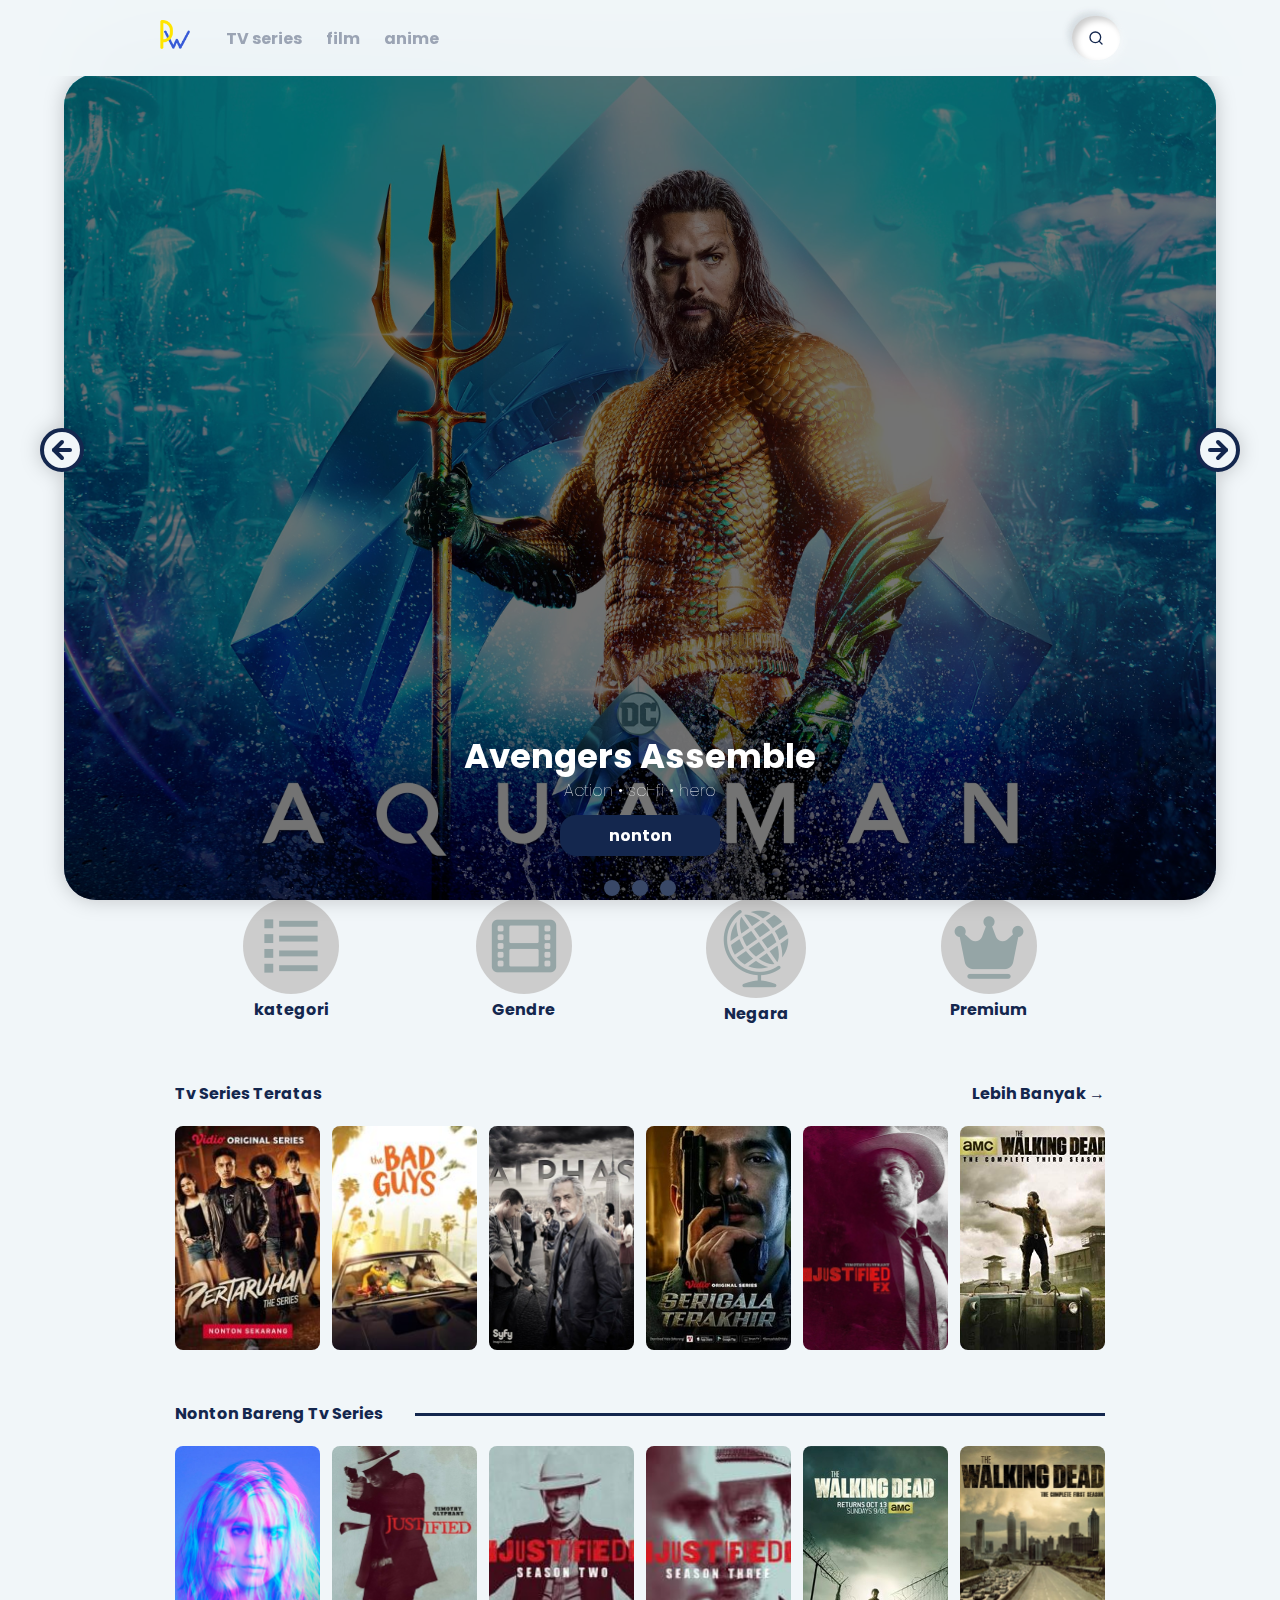
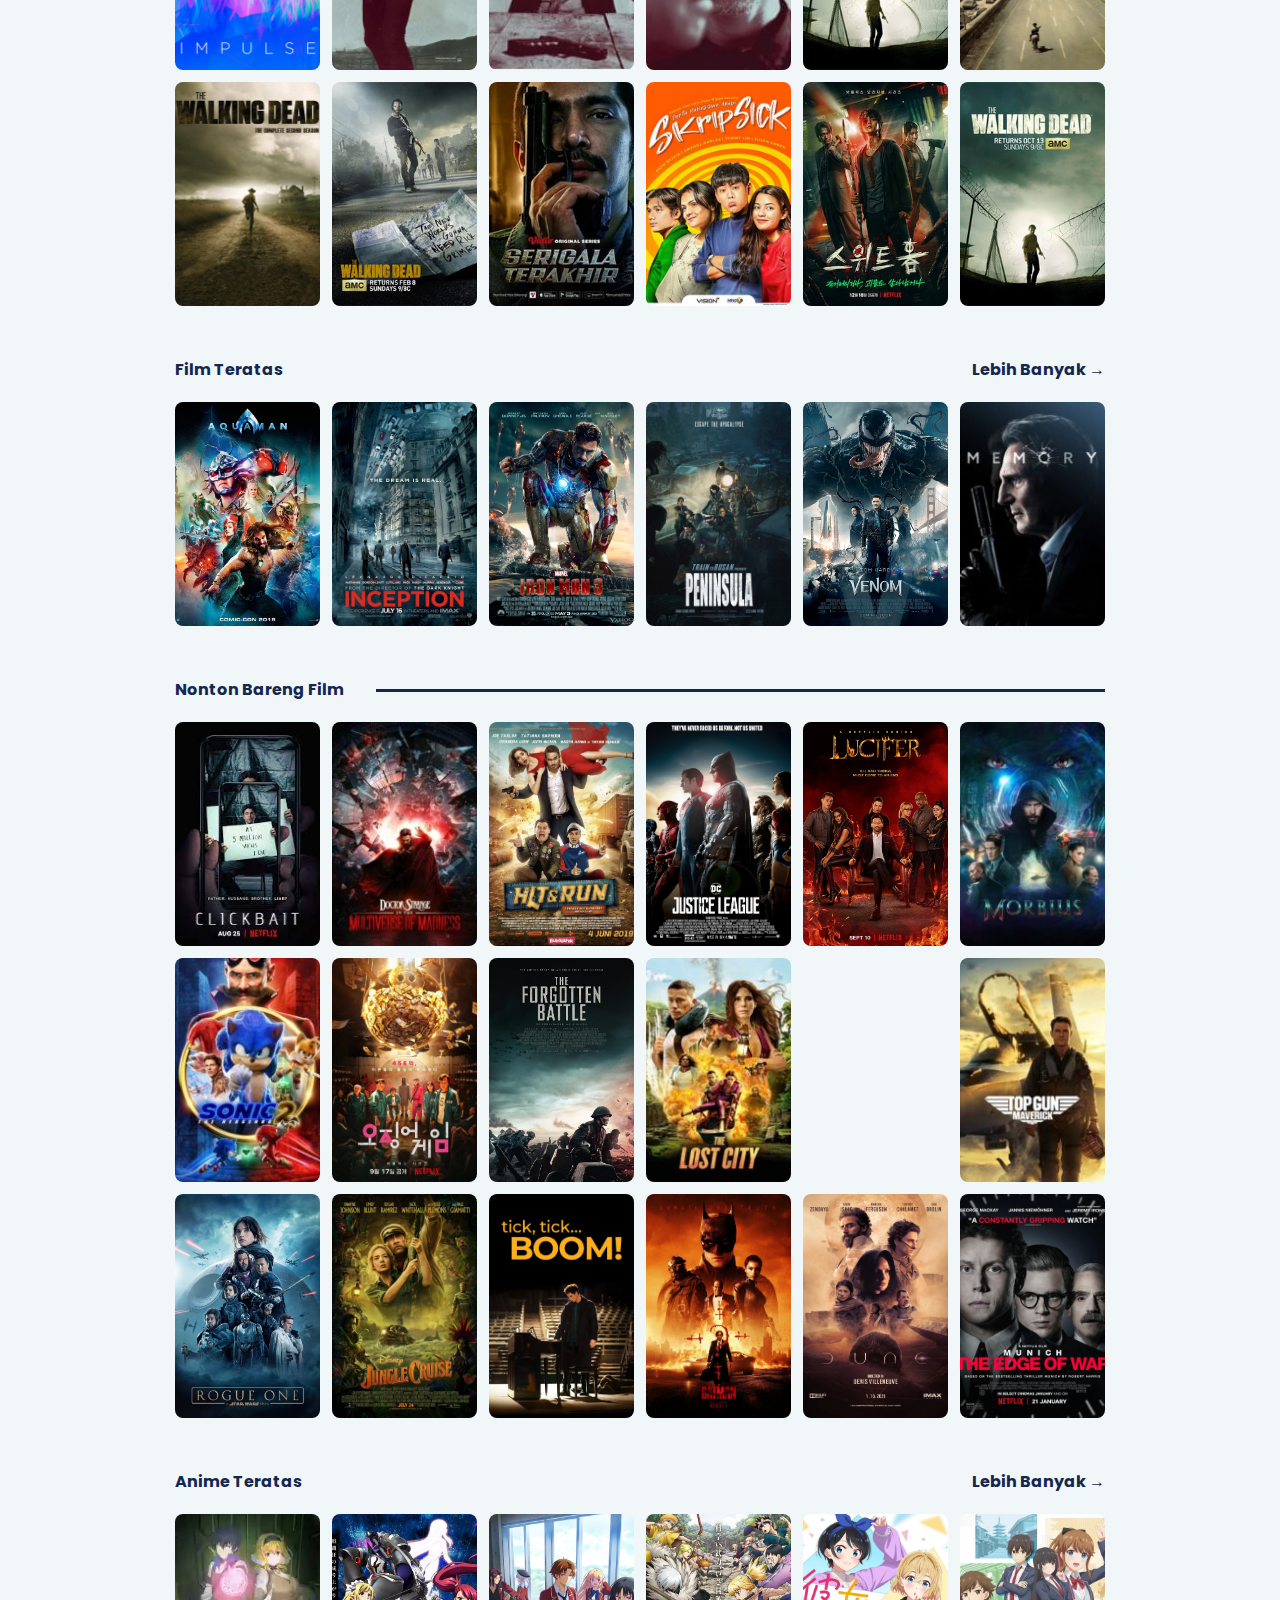
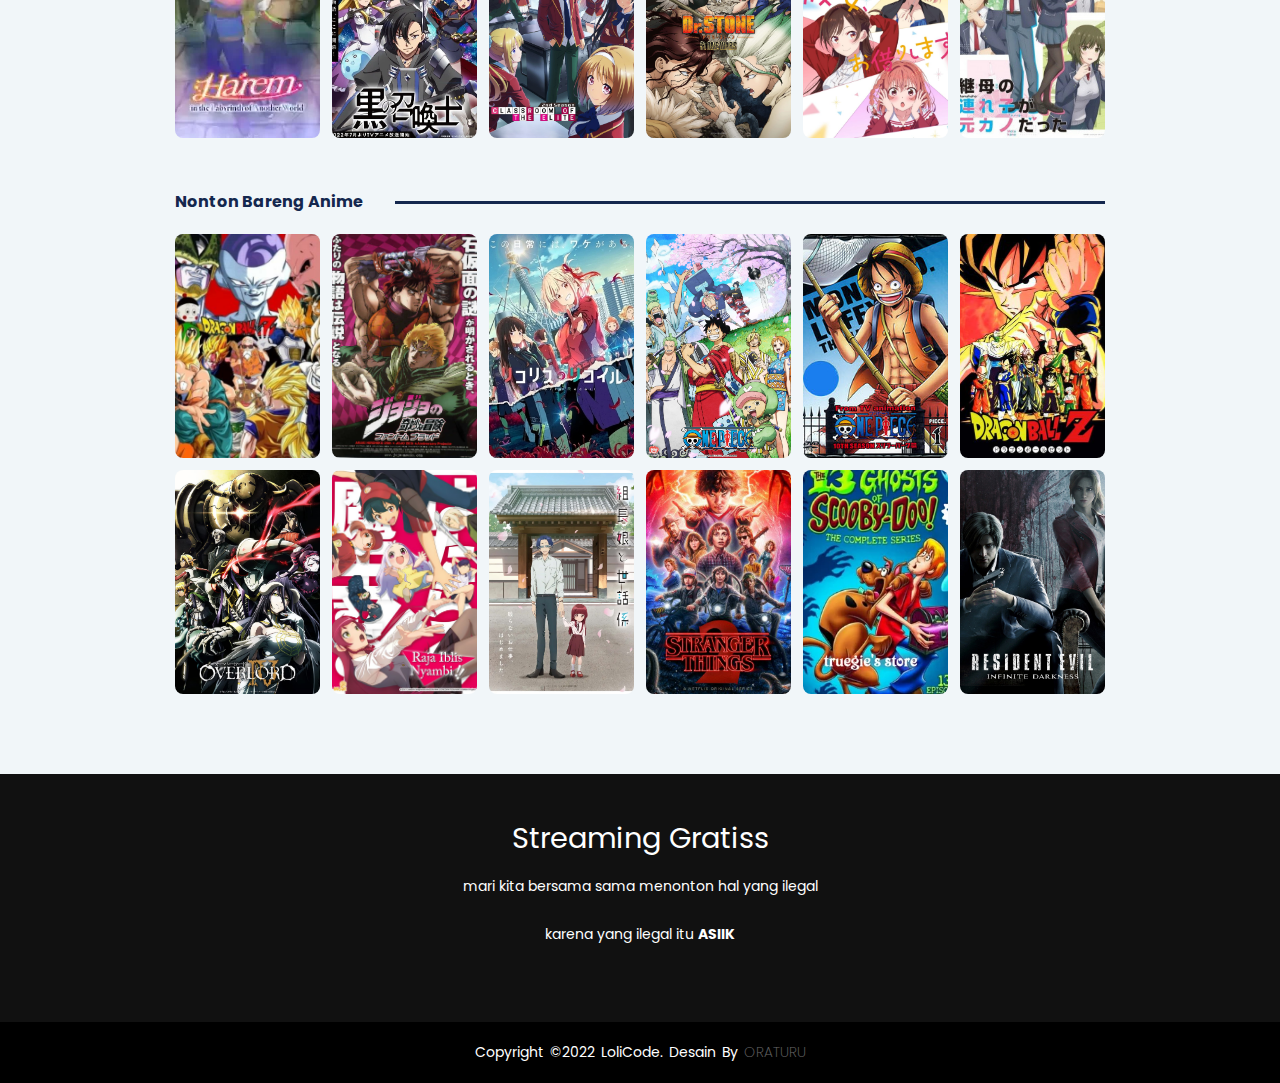
==== commit 420be99c: "adding favicon" ====
--- a/index.html
+++ b/index.html
@@ -5,8 +5,9 @@
     <meta http-equiv="X-UA-Compatible" content="IE=edge">
     <meta name="viewport" content="width=device-width, initial-scale=1.0">
     <title>ProWatch</title>
+    <link rel="icon" type="image/png" href="src/assets/img/logo.ico">
     <link rel="stylesheet" href="src/css/main.css">
-    <link rel="stylesheet" href="https://maxcdn.bootstrapcdn.com/font-awesome/4.3.0/css/font-awesome.min.css">
+    <!-- <link rel="stylesheet" href="https://maxcdn.bootstrapcdn.com/font-awesome/4.3.0/css/font-awesome.min.css"> -->
 </head>
 <body>
     <!-- Start Header -->
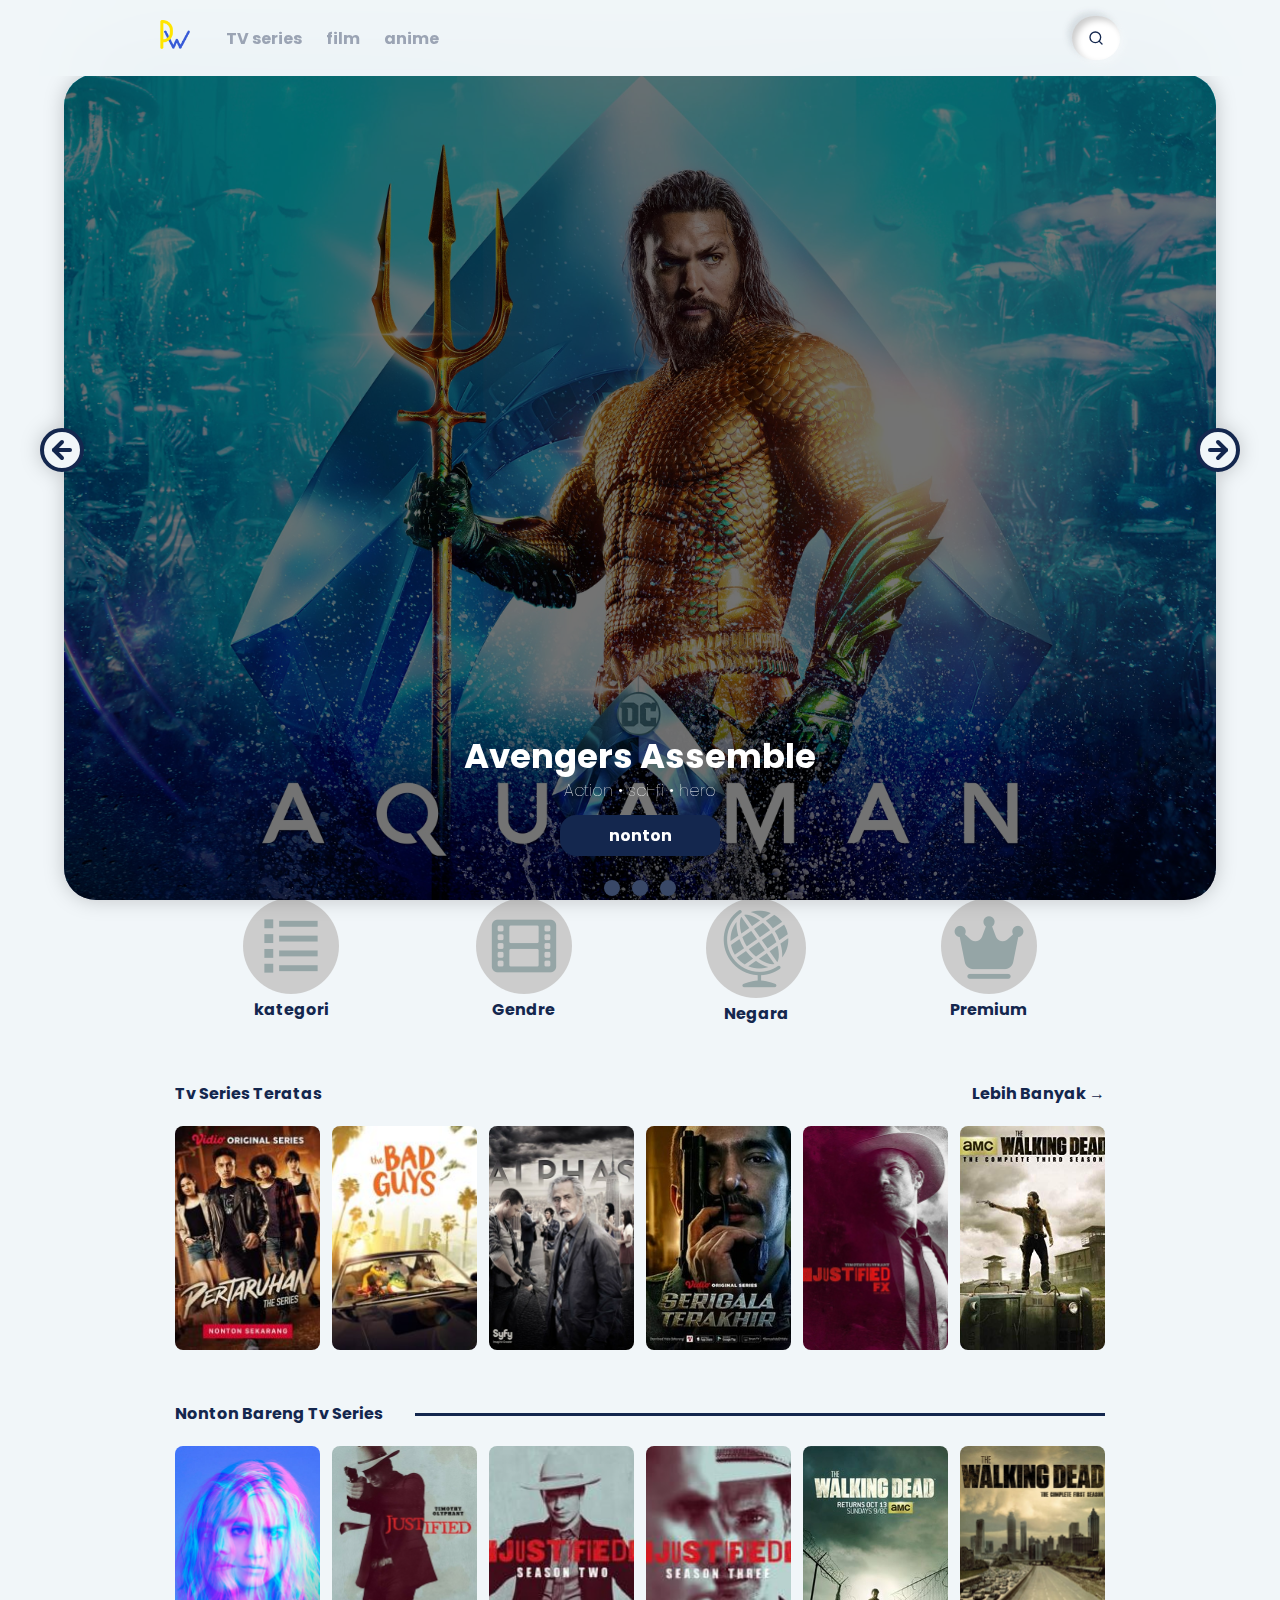
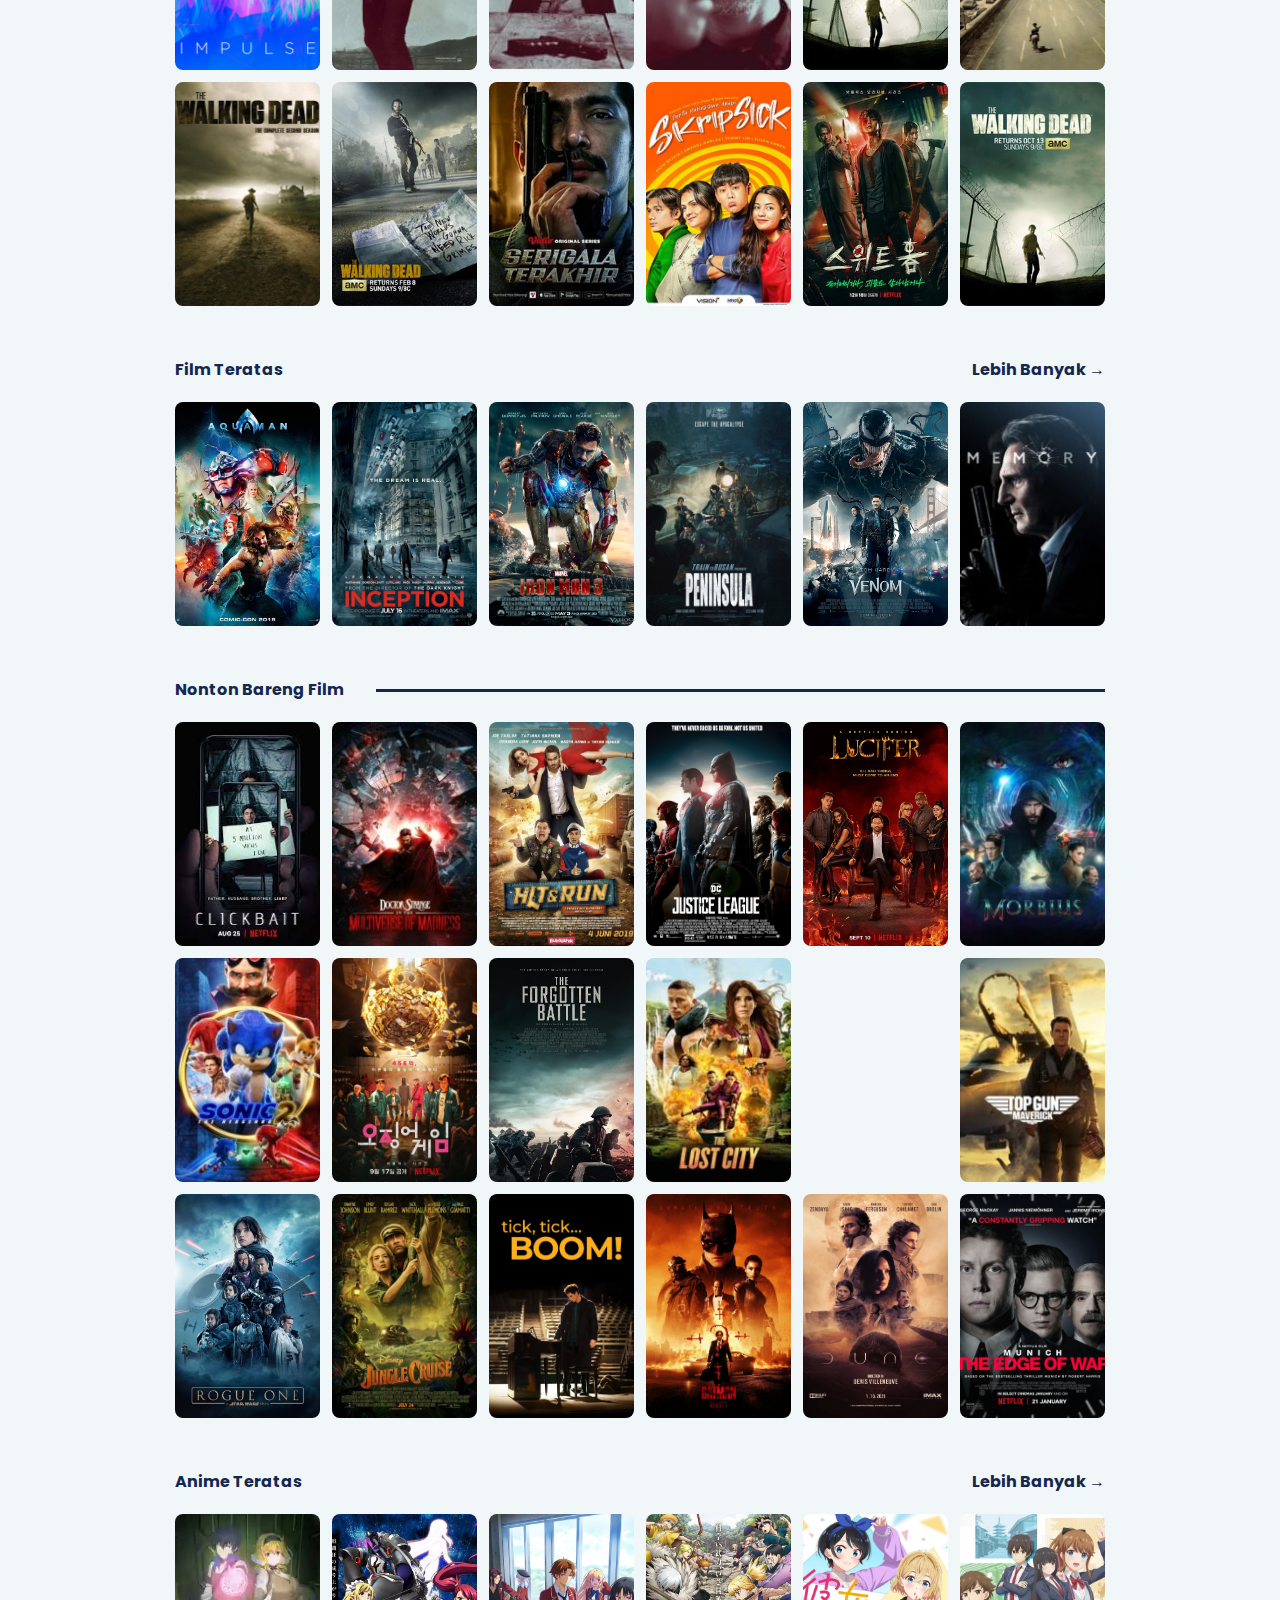
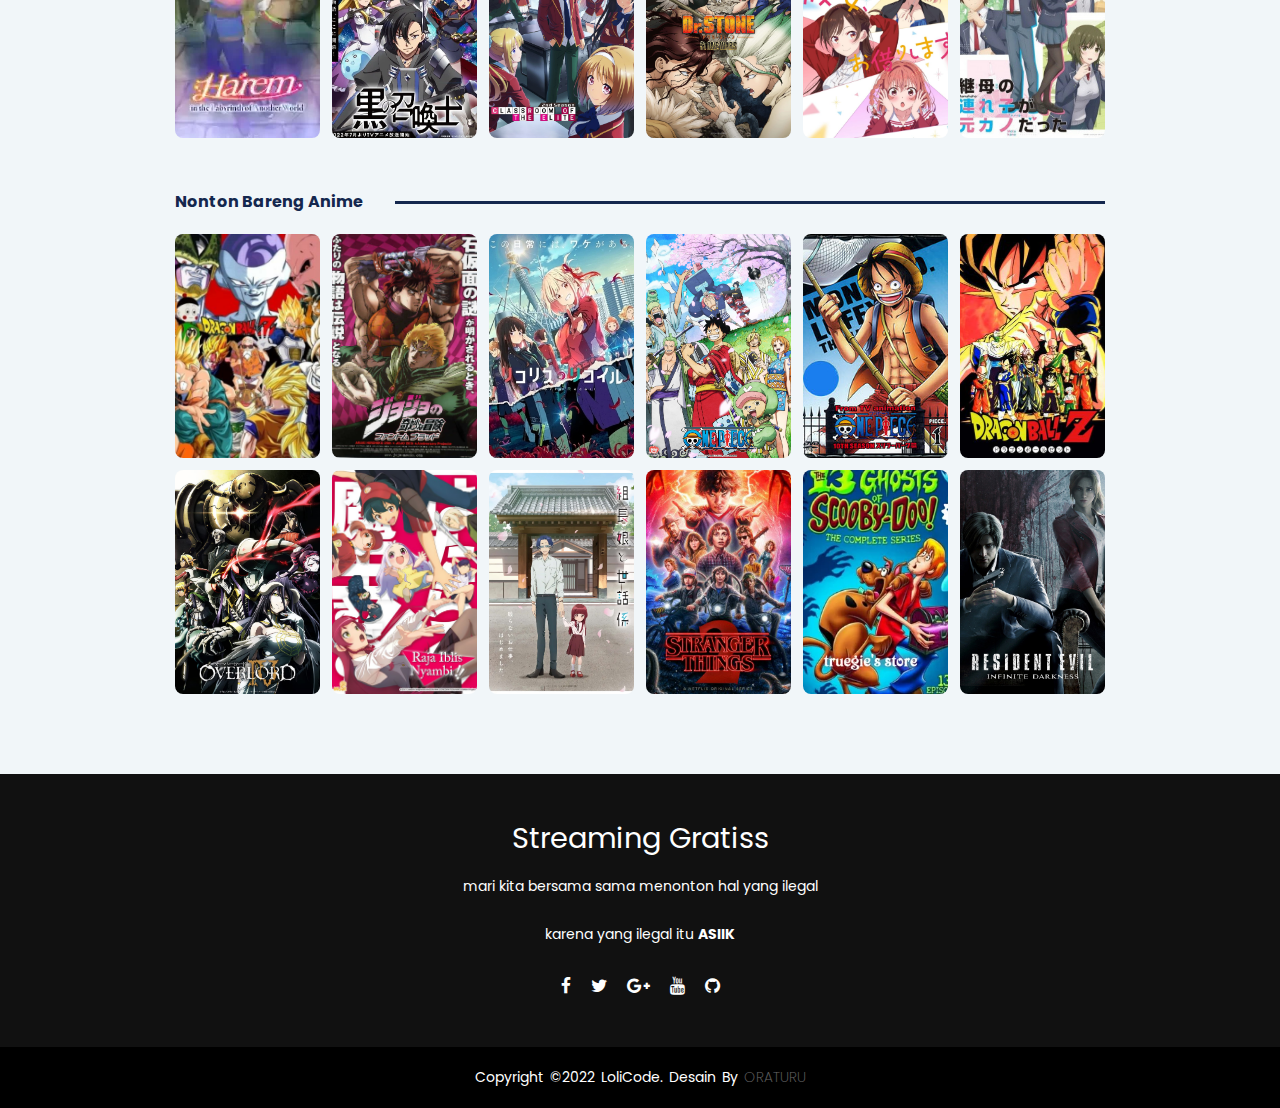
==== commit 70f07463: "uncoment icon" ====
--- a/index.html
+++ b/index.html
@@ -7,7 +7,7 @@
     <title>ProWatch</title>
     <link rel="icon" type="image/png" href="src/assets/img/logo.ico">
     <link rel="stylesheet" href="src/css/main.css">
-    <!-- <link rel="stylesheet" href="https://maxcdn.bootstrapcdn.com/font-awesome/4.3.0/css/font-awesome.min.css"> -->
+    <link rel="stylesheet" href="https://maxcdn.bootstrapcdn.com/font-awesome/4.3.0/css/font-awesome.min.css">
 </head>
 <body>
     <!-- Start Header -->
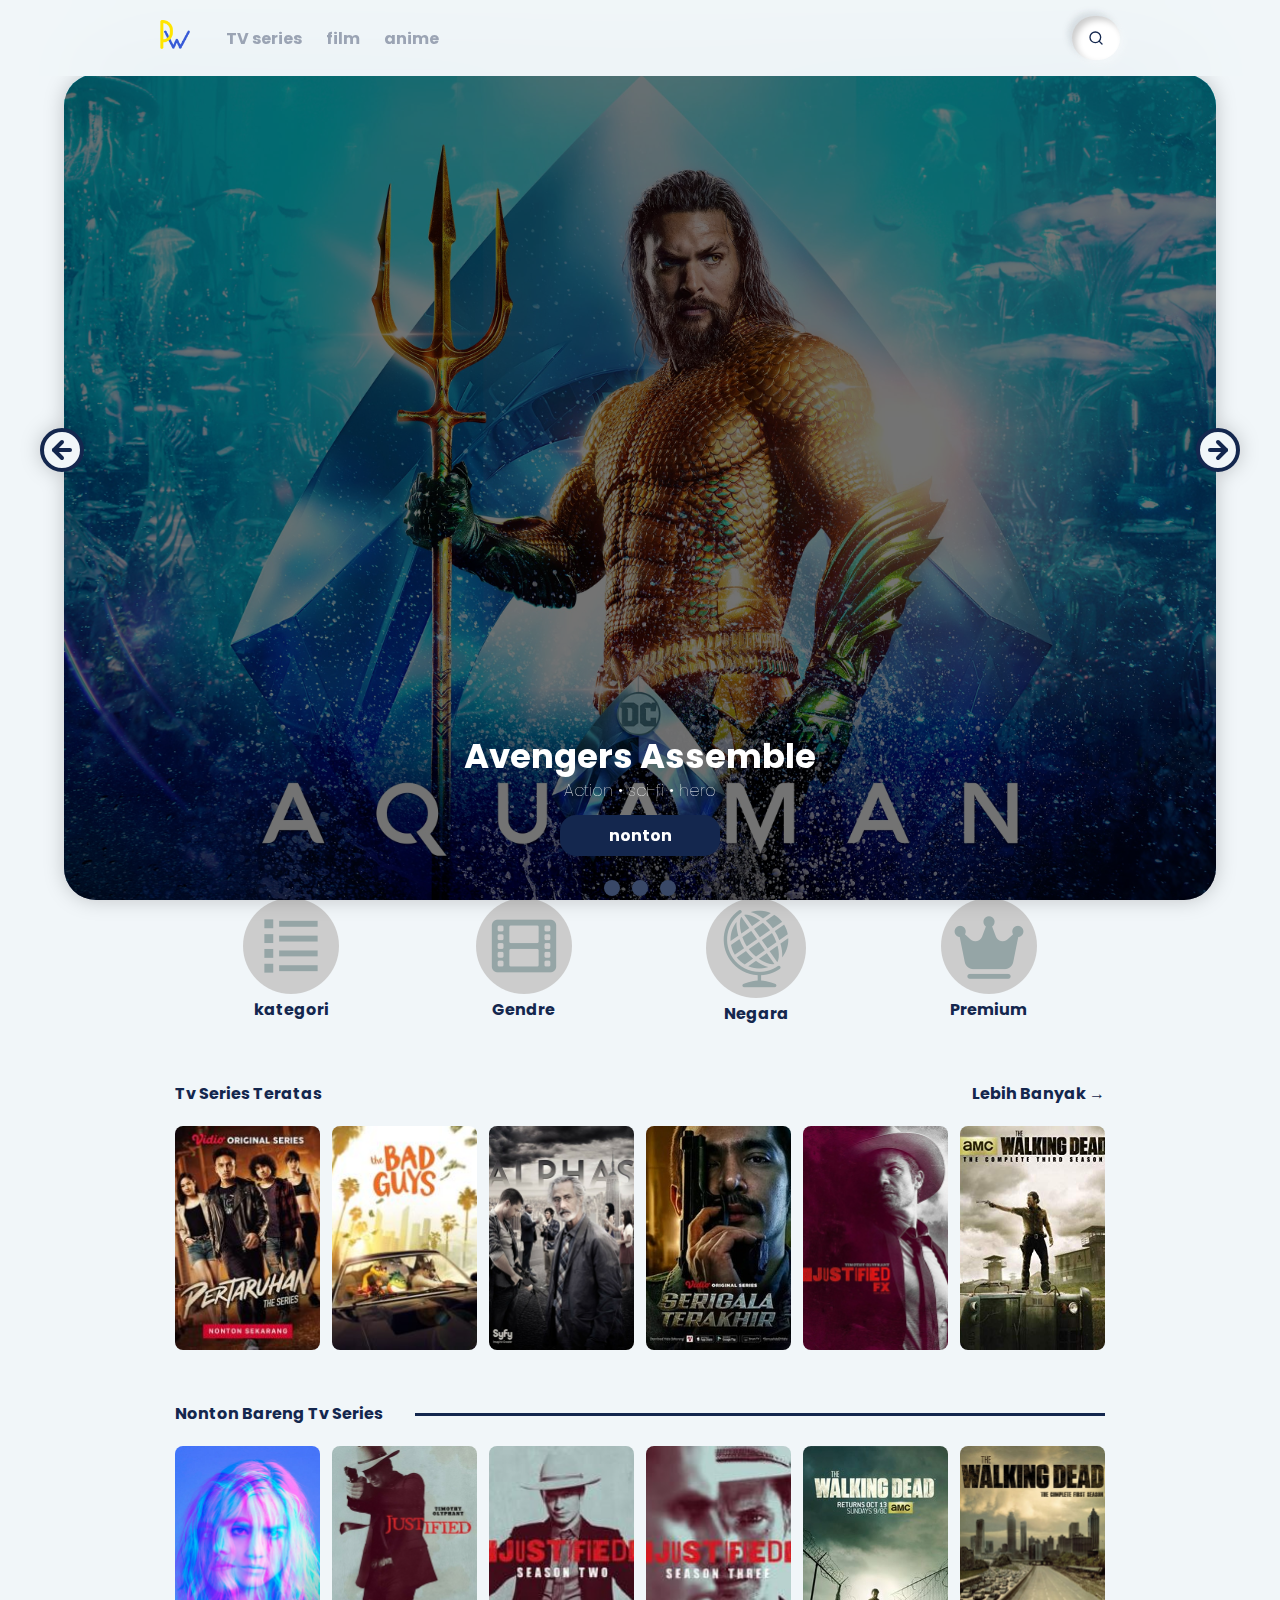
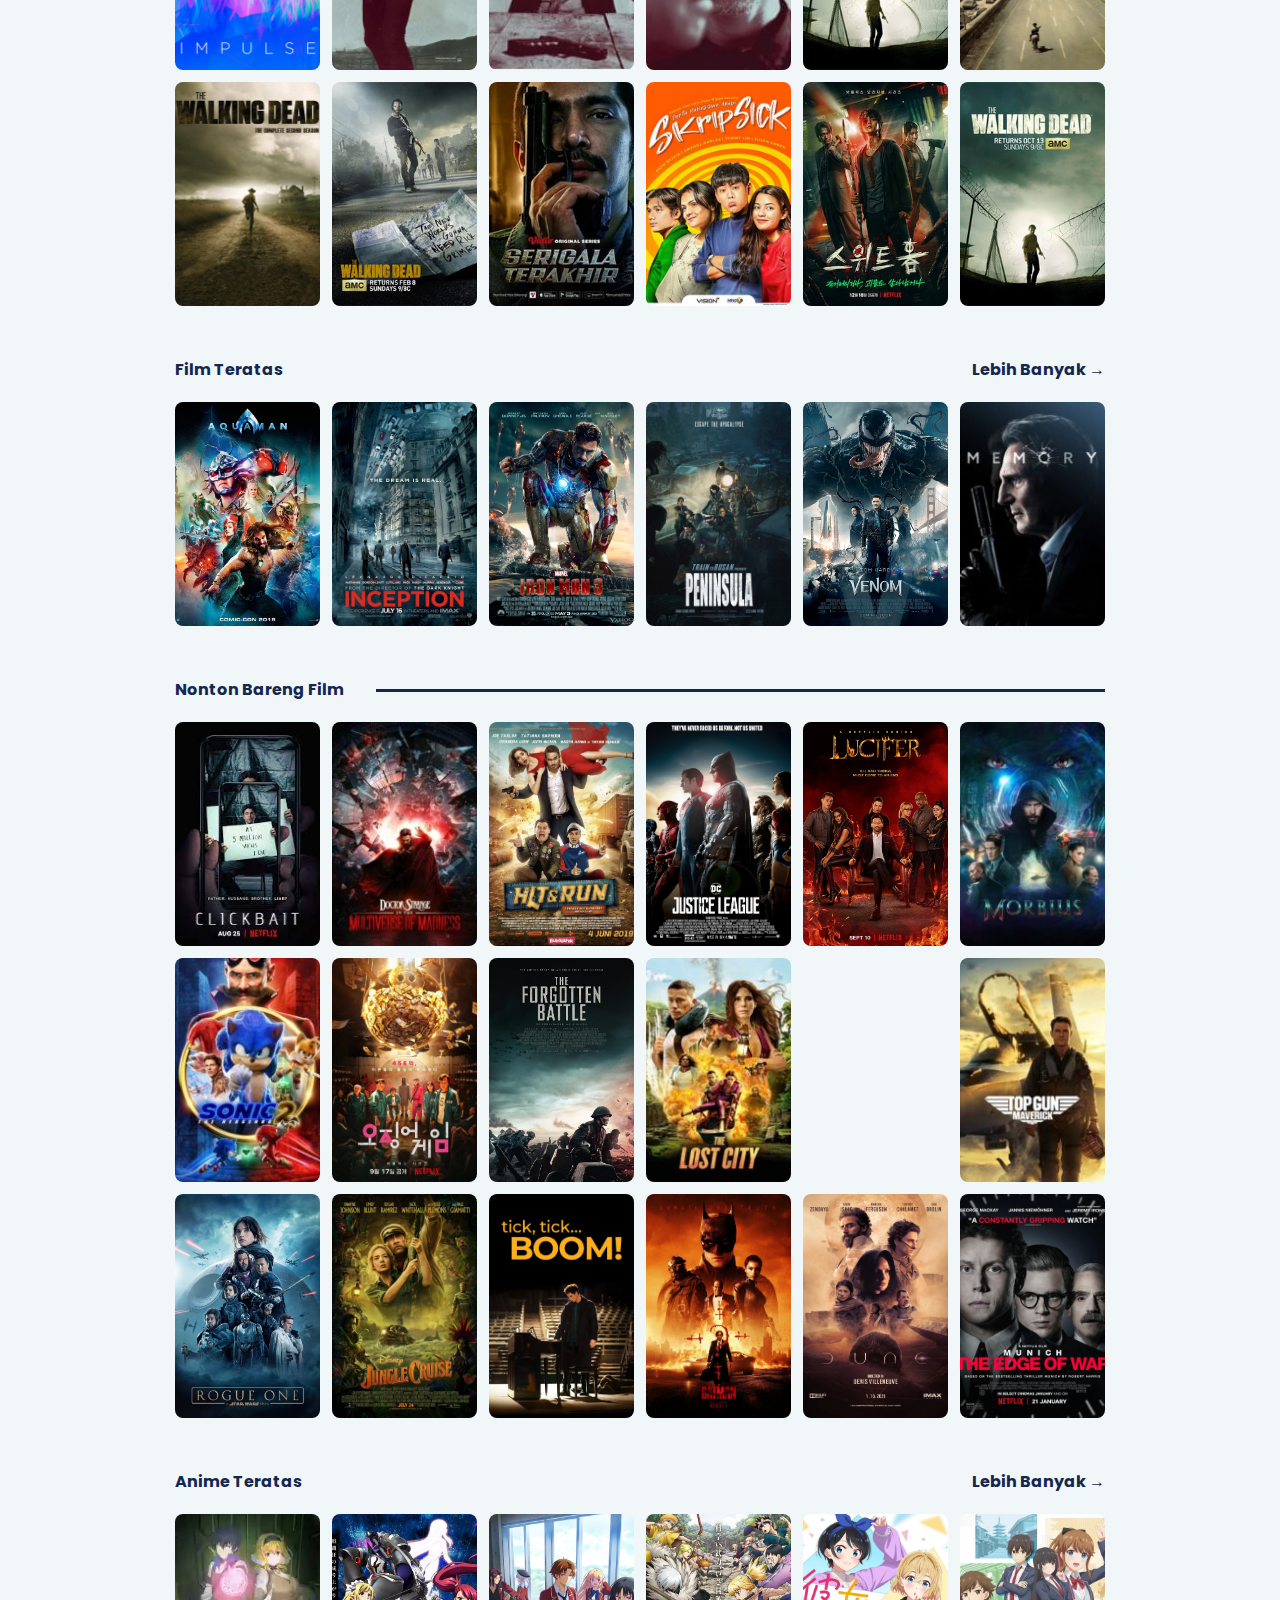
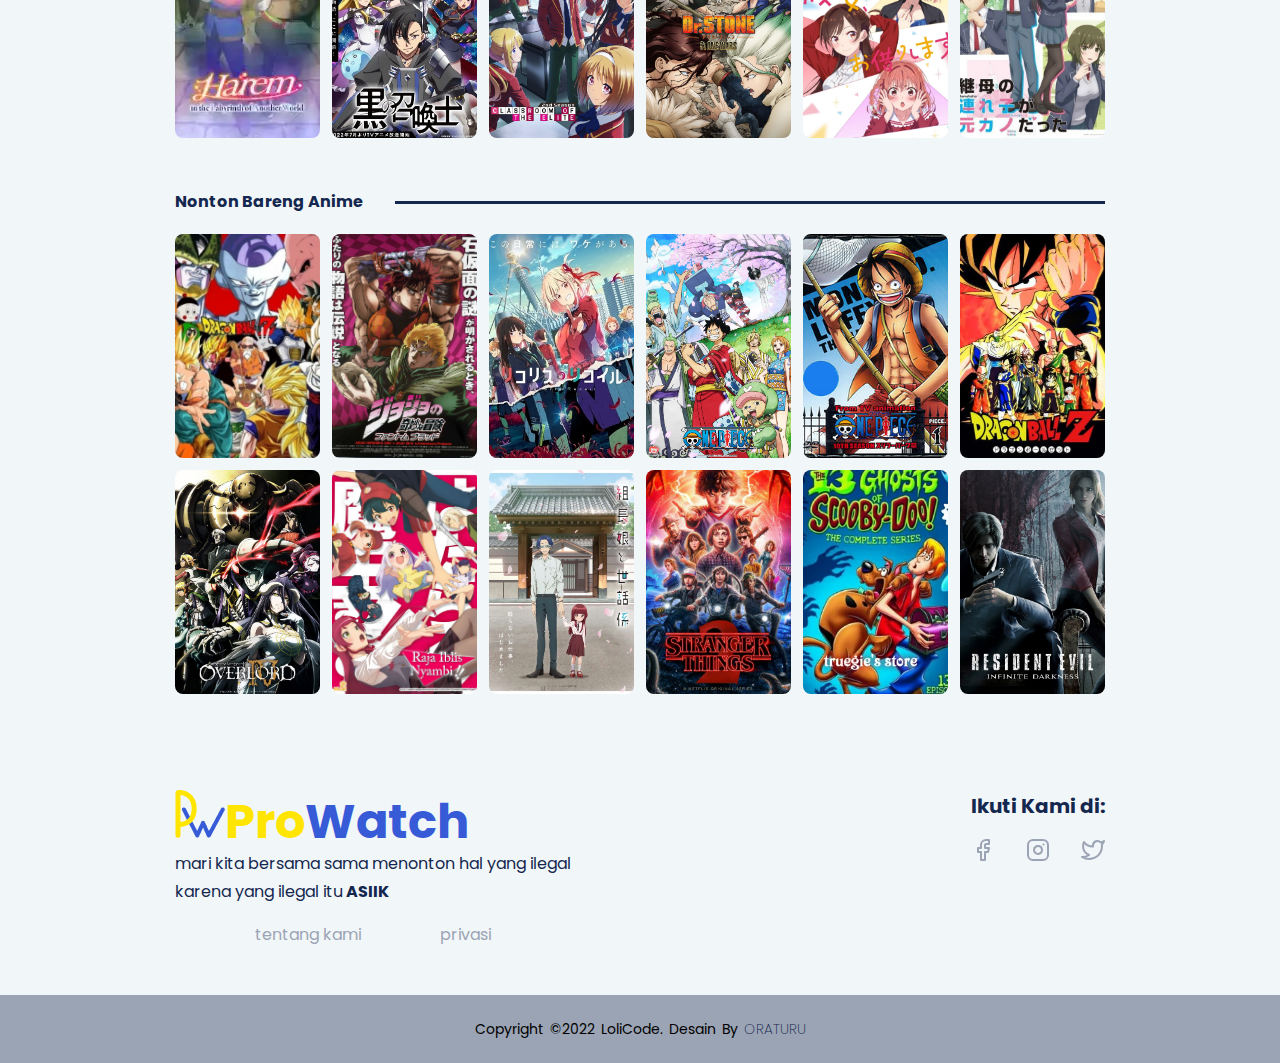
==== commit 8acd3935: "remake footer add icon FB IG Twitter delete link icon more fixing" ====
--- a/index.html
+++ b/index.html
@@ -1,5 +1,5 @@
 <!DOCTYPE html>
-<html lang="en">
+<html lang="id">
 <head>
     <meta charset="UTF-8">
     <meta http-equiv="X-UA-Compatible" content="IE=edge">
@@ -7,7 +7,6 @@
     <title>ProWatch</title>
     <link rel="icon" type="image/png" href="src/assets/img/logo.ico">
     <link rel="stylesheet" href="src/css/main.css">
-    <link rel="stylesheet" href="https://maxcdn.bootstrapcdn.com/font-awesome/4.3.0/css/font-awesome.min.css">
 </head>
 <body>
     <!-- Start Header -->
@@ -163,567 +162,586 @@
 <!-- ------------------------------------------------------------------------------------ -->
 
     <!-- Start Body content / Main -->
+    <!-- 
+        
+     -->
     <main>
-        <section id="Tv-Series">
-            <div class="container">
-                <div class="heading">
-                    <span class="title">Tv Series Teratas</span>
-                    <a href="#" class="title">Lebih Banyak &rarr;</a>
-                </div>
-                <div class="list-boxs">
-                    <div class="card-content">
-                        <div class="card-bg" style="background-image: url('/src/assets/img/small-device/Tv series Teratas/pertaruhan-the-series-episode 6.jpg');">
-                        </div>
-                        <div class="card-body">
-                            <span class="title">Pertaruhan the series</span>
-                            <a href="#" class="btn">nonton</a>
-                        </div>
-                    </div>
-                    <div class="card-content">
-                        <div class="card-bg" style="background-image: url('/src/assets/img/small-device/Tv series Teratas/A Discovery of Witches (2022) Season 3.jpg');">
-                        </div>
-                        <div class="card-body">
-                            <span class="title">A Discovery of Witches (2022) Season 3</span>
-                            <a href="#" class="btn">nonton</a>
-                        </div>
-                    </div>
-                    <div class="card-content">
-                        <div class="card-bg" style="background-image: url('/src/assets/img/small-device/Tv series Teratas/Alphas-Season 2 (2012).jpg');">
-                        </div>
-                        <div class="card-body">
-                            <span class="title">Alphas-Season 2 (2012)</span>
-                            <a href="#" class="btn">nonton</a>
-                        </div>
-                    </div>
-                    <div class="card-content">
-                        <div class="card-bg" style="background-image: url('/src/assets/img/small-device/Nonton bareng tv series/Serigala_Terakhir_the_Series.jpeg');">
-                        </div>
-                        <div class="card-body">
-                            <span class="title">Serigala Serigala Terakhir the Series</span>
-                            <a href="#" class="btn">nonton</a>
-                        </div>
-                    </div>
-                    <div class="card-content">
-                        <div class="card-bg" style="background-image: url('/src/assets/img/small-device/Tv series Teratas/Justified season 4 (2013).jpg');">
-                        </div>
-                        <div class="card-body">
-                            <span class="title">Justified season 4 (2013)</span>
-                            <a href="#" class="btn">nonton</a>
-                        </div>
-                    </div>
-                    <div class="card-content">
-                        <div class="card-bg" style="background-image: url('/src/assets/img/small-device/Tv series Teratas/the-walking-dead-3.jpg');">
-                        </div>
-                        <div class="card-body">
-                            <span class="title">The-walking-dead-3</span>
-                            <a href="#" class="btn">nonton</a>
-                        </div>
-                    </div>
-                </div>
-            </div>
-            <div class="container">
-                <div class="heading">
-                    <span class="title">Nonton Bareng Tv Series</span>
-                    <div class="garis"></div>
-                </div>
-                <div class="list-boxs">
-                    <div class="card-content">
-                        <div class="card-bg" style="background-image: url('/src/assets/img/small-device/Nonton bareng tv series/Impulse Season 2 (2019).jpg');">
-                        </div>
-                        <div class="card-body">
-                            <span class="title">Impulse Season 2 (2019)</span>
-                            <a href="#" class="btn">nonton</a>
-                        </div>
-                    </div>
-                    <div class="card-content">
-                        <div class="card-bg" style="background-image: url('/src/assets/img/small-device/Nonton bareng tv series/Justified season 1 (2010).jpg');">
-                        </div>
-                        <div class="card-body">
-                            <span class="title">Justified season 1 (2010)</span>
-                            <a href="#" class="btn">nonton</a>
-                        </div>
-                    </div>
-                    <div class="card-content">
-                        <div class="card-bg" style="background-image: url('/src/assets/img/small-device/Nonton bareng tv series/Justified season 2.jpg');">
-                        </div>
-                        <div class="card-body">
-                            <span class="title">Justified season 2</span>
-                            <a href="#" class="btn">nonton</a>
-                        </div>
-                    </div>
-                    <div class="card-content">
-                        <div class="card-bg" style="background-image: url('/src/assets/img/small-device/Nonton bareng tv series/Justified season 3.jpg');">
-                        </div>
-                        <div class="card-body">
-                            <span class="title">Justified season 3</span>
-                            <a href="#" class="btn">nonton</a>
-                        </div>
-                    </div>
-                    <div class="card-content">
-                        <div class="card-bg" style="background-image: url('/src/assets/img/small-device/Nonton bareng tv series/the-walking-dead-4.jpg');">
-                        </div>
-                        <div class="card-body">
-                            <span class="title">The walking dead 4</span>
-                            <a href="#" class="btn">nonton</a>
-                        </div>
-                    </div>
-                    <div class="card-content">
-                        <div class="card-bg" style="background-image: url('/src/assets/img/small-device/Nonton bareng tv series/walking-dead-1.jpg');">
-                        </div>
-                        <div class="card-body">
-                            <span class="title">walking dead 1</span>
-                            <a href="#" class="btn">nonton</a>
-                        </div>
-                    </div>
-                    <div class="card-content">
-                        <div class="card-bg" style="background-image: url('/src/assets/img/small-device/Nonton bareng tv series/walking-dead-2.jpg');">
-                        </div>
-                        <div class="card-body">
-                            <span class="title">walking dead 2</span>
-                            <a href="#" class="btn">nonton</a>
-                        </div>
-                    </div>
-                    <div class="card-content">
-                        <div class="card-bg" style="background-image: url('/src/assets/img/small-device/Nonton bareng tv series/Walking_Dead_Season_5_Poster.jpg');">
-                        </div>
-                        <div class="card-body">
-                            <span class="title">Walking Dead Season 5</span>
-                            <a href="#" class="btn">nonton</a>
-                        </div>
-                    </div>
-                    <div class="card-content">
-                        <div class="card-bg" style="background-image: url('/src/assets/img/small-device/Nonton bareng tv series/Serigala_Terakhir_the_Series.jpeg');">
-                        </div>
-                        <div class="card-body">
-                            <span class="title">Serigala Serigala Terakhir the Series</span>
-                            <a href="#" class="btn">nonton</a>
-                        </div>
-                    </div>
-                    <div class="card-content">
-                        <div class="card-bg" style="background-image: url('/src/assets/img/small-device/Nonton bareng tv series/Skripsick.jpg');">
-                        </div>
-                        <div class="card-body">
-                            <span class="title">Skripsick</span>
-                            <a href="#" class="btn">nonton</a>
-                        </div>
-                    </div>
-                    <div class="card-content">
-                        <div class="card-bg" style="background-image: url('/src/assets/img/small-device/Nonton bareng tv series/Sweet_Home_TV_series.jpg');">
-                        </div>
-                        <div class="card-body">
-                            <span class="title">Sweet Home TV series</span>
-                            <a href="#" class="btn">nonton</a>
-                        </div>
-                    </div>
-                    <div class="card-content">
-                        <div class="card-bg" style="background-image: url('/src/assets/img/small-device/Nonton bareng tv series/the-walking-dead-4.jpg');">
-                        </div>
-                        <div class="card-body">
-                            <span class="title">the walking dead 4</span>
-                            <a href="#" class="btn">nonton</a>
-                        </div>
-                    </div>
-                </div>
-            </div>
-        </section>
+            <section id="Tv-Series">
+                <div class="container">
+                    <div class="heading">
+                        <span class="title">Tv Series Teratas</span>
+                        <a href="#" class="title">Lebih Banyak &rarr;</a>
+                    </div>
+                    <div class="list-boxs">
+                        <div class="card-content">
+                            <div class="card-bg" style="background-image: url('/src/assets/img/small-device/Tv series Teratas/pertaruhan-the-series-episode 6.jpg');">
+                            </div>
+                            <div class="card-body">
+                                <span class="title">Pertaruhan the series</span>
+                                <a href="#" class="btn">nonton</a>
+                            </div>
+                        </div>
+                        <div class="card-content">
+                            <div class="card-bg" style="background-image: url('/src/assets/img/small-device/Tv series Teratas/A Discovery of Witches (2022) Season 3.jpg');">
+                            </div>
+                            <div class="card-body">
+                                <span class="title">A Discovery of Witches (2022) Season 3</span>
+                                <a href="#" class="btn">nonton</a>
+                            </div>
+                        </div>
+                        <div class="card-content">
+                            <div class="card-bg" style="background-image: url('/src/assets/img/small-device/Tv series Teratas/Alphas-Season 2 (2012).jpg');">
+                            </div>
+                            <div class="card-body">
+                                <span class="title">Alphas-Season 2 (2012)</span>
+                                <a href="#" class="btn">nonton</a>
+                            </div>
+                        </div>
+                        <div class="card-content">
+                            <div class="card-bg" style="background-image: url('/src/assets/img/small-device/Nonton bareng tv series/Serigala_Terakhir_the_Series.jpeg');">
+                            </div>
+                            <div class="card-body">
+                                <span class="title">Serigala Serigala Terakhir the Series</span>
+                                <a href="#" class="btn">nonton</a>
+                            </div>
+                        </div>
+                        <div class="card-content">
+                            <div class="card-bg" style="background-image: url('/src/assets/img/small-device/Tv series Teratas/Justified season 4 (2013).jpg');">
+                            </div>
+                            <div class="card-body">
+                                <span class="title">Justified season 4 (2013)</span>
+                                <a href="#" class="btn">nonton</a>
+                            </div>
+                        </div>
+                        <div class="card-content">
+                            <div class="card-bg" style="background-image: url('/src/assets/img/small-device/Tv series Teratas/the-walking-dead-3.jpg');">
+                            </div>
+                            <div class="card-body">
+                                <span class="title">The-walking-dead-3</span>
+                                <a href="#" class="btn">nonton</a>
+                            </div>
+                        </div>
+                    </div>
+                </div>
+                <div class="container">
+                    <div class="heading">
+                        <span class="title">Nonton Bareng Tv Series</span>
+                        <div class="garis"></div>
+                    </div>
+                    <div class="list-boxs">
+                        <div class="card-content">
+                            <div class="card-bg" style="background-image: url('/src/assets/img/small-device/Nonton bareng tv series/Impulse Season 2 (2019).jpg');">
+                            </div>
+                            <div class="card-body">
+                                <span class="title">Impulse Season 2 (2019)</span>
+                                <a href="#" class="btn">nonton</a>
+                            </div>
+                        </div>
+                        <div class="card-content">
+                            <div class="card-bg" style="background-image: url('/src/assets/img/small-device/Nonton bareng tv series/Justified season 1 (2010).jpg');">
+                            </div>
+                            <div class="card-body">
+                                <span class="title">Justified season 1 (2010)</span>
+                                <a href="#" class="btn">nonton</a>
+                            </div>
+                        </div>
+                        <div class="card-content">
+                            <div class="card-bg" style="background-image: url('/src/assets/img/small-device/Nonton bareng tv series/Justified season 2.jpg');">
+                            </div>
+                            <div class="card-body">
+                                <span class="title">Justified season 2</span>
+                                <a href="#" class="btn">nonton</a>
+                            </div>
+                        </div>
+                        <div class="card-content">
+                            <div class="card-bg" style="background-image: url('/src/assets/img/small-device/Nonton bareng tv series/Justified season 3.jpg');">
+                            </div>
+                            <div class="card-body">
+                                <span class="title">Justified season 3</span>
+                                <a href="#" class="btn">nonton</a>
+                            </div>
+                        </div>
+                        <div class="card-content">
+                            <div class="card-bg" style="background-image: url('/src/assets/img/small-device/Nonton bareng tv series/the-walking-dead-4.jpg');">
+                            </div>
+                            <div class="card-body">
+                                <span class="title">The walking dead 4</span>
+                                <a href="#" class="btn">nonton</a>
+                            </div>
+                        </div>
+                        <div class="card-content">
+                            <div class="card-bg" style="background-image: url('/src/assets/img/small-device/Nonton bareng tv series/walking-dead-1.jpg');">
+                            </div>
+                            <div class="card-body">
+                                <span class="title">walking dead 1</span>
+                                <a href="#" class="btn">nonton</a>
+                            </div>
+                        </div>
+                        <div class="card-content">
+                            <div class="card-bg" style="background-image: url('/src/assets/img/small-device/Nonton bareng tv series/walking-dead-2.jpg');">
+                            </div>
+                            <div class="card-body">
+                                <span class="title">walking dead 2</span>
+                                <a href="#" class="btn">nonton</a>
+                            </div>
+                        </div>
+                        <div class="card-content">
+                            <div class="card-bg" style="background-image: url('/src/assets/img/small-device/Nonton bareng tv series/Walking_Dead_Season_5_Poster.jpg');">
+                            </div>
+                            <div class="card-body">
+                                <span class="title">Walking Dead Season 5</span>
+                                <a href="#" class="btn">nonton</a>
+                            </div>
+                        </div>
+                        <div class="card-content">
+                            <div class="card-bg" style="background-image: url('/src/assets/img/small-device/Nonton bareng tv series/Serigala_Terakhir_the_Series.jpeg');">
+                            </div>
+                            <div class="card-body">
+                                <span class="title">Serigala Serigala Terakhir the Series</span>
+                                <a href="#" class="btn">nonton</a>
+                            </div>
+                        </div>
+                        <div class="card-content">
+                            <div class="card-bg" style="background-image: url('/src/assets/img/small-device/Nonton bareng tv series/Skripsick.jpg');">
+                            </div>
+                            <div class="card-body">
+                                <span class="title">Skripsick</span>
+                                <a href="#" class="btn">nonton</a>
+                            </div>
+                        </div>
+                        <div class="card-content">
+                            <div class="card-bg" style="background-image: url('/src/assets/img/small-device/Nonton bareng tv series/Sweet_Home_TV_series.jpg');">
+                            </div>
+                            <div class="card-body">
+                                <span class="title">Sweet Home TV series</span>
+                                <a href="#" class="btn">nonton</a>
+                            </div>
+                        </div>
+                        <div class="card-content">
+                            <div class="card-bg" style="background-image: url('/src/assets/img/small-device/Nonton bareng tv series/the-walking-dead-4.jpg');">
+                            </div>
+                            <div class="card-body">
+                                <span class="title">the walking dead 4</span>
+                                <a href="#" class="btn">nonton</a>
+                            </div>
+                        </div>
+                    </div>
+                </div>
+            </section>
         <!-- ------------------------------------------------------------------------------------ -->
-        <section id="Movie">
-            <div class="container">
-                <div class="heading">
-                    <span class="title">Film Teratas</span>
-                    <a href="#" class="title">Lebih Banyak &rarr;</a>
-                </div>
-                <div class="list-boxs">
-                    <div class="card-content">
-                        <div class="card-bg" style="background-image: url('/src/assets/img/small-device/Film teratas/Aquaman.jpg');">
-                        </div>
-                        <div class="card-body">
-                            <span class="title">Aquaman</span>
-                            <a href="#" class="btn">nonton</a>
-                        </div>
-                    </div>
-                    <div class="card-content">
-                        <div class="card-bg" style="background-image: url('/src/assets/img/small-device/Film teratas/inception.jpg');">
-                        </div>
-                        <div class="card-body">
-                            <span class="title">inception</span>
-                            <a href="#" class="btn">nonton</a>
-                        </div>
-                    </div>
-                    <div class="card-content">
-                        <div class="card-bg" style="background-image: url('/src/assets/img/small-device/Film teratas/Iron Man 3.jpg');">
-                        </div>
-                        <div class="card-body">
-                            <span class="title">Iron Man 3</span>
-                            <a href="#" class="btn">nonton</a>
-                        </div>
-                    </div>
-                    <div class="card-content">
-                        <div class="card-bg" style="background-image: url('/src/assets/img/small-device/Film teratas/Pennsula.jpg');">
-                        </div>
-                        <div class="card-body">
-                            <span class="title">Pennsula</span>
-                            <a href="#" class="btn">nonton</a>
-                        </div>
-                    </div>
-                    <div class="card-content">
-                        <div class="card-bg" style="background-image: url('/src/assets/img/small-device/Film teratas/Venom.jpg');">
-                        </div>
-                        <div class="card-body">
-                            <span class="title">Venom</span>
-                            <a href="#" class="btn">nonton</a>
-                        </div>
-                    </div>
-                    <div class="card-content">
-                        <div class="card-bg" style="background-image: url('/src/assets/img/small-device/Film teratas/Memory (2022).jpg');">
-                        </div>
-                        <div class="card-body">
-                            <span class="title">Memory (2022).</span>
-                            <a href="#" class="btn">nonton</a>
-                        </div>
-                    </div>
-                </div>
-            </div>
-            <div class="container">
-                <div class="heading">
-                    <span class="title">Nonton Bareng Film</span>
-                    <div class="garis"></div>
-                </div>
-                <div class="list-boxs">
-                    <div class="card-content">
-                        <div class="card-bg" style="background-image: url('/src/assets/img/small-device/Nonton bareng film/Clickbait.jpg');">
-                        </div>
-                        <div class="card-body">
-                            <span class="title">Clickbait</span>
-                            <a href="#" class="btn">nonton</a>
-                        </div>
-                    </div>
-                    <div class="card-content">
-                        <div class="card-bg" style="background-image: url('/src/assets/img/small-device/Nonton bareng film/Doctor Stange in the Multiverse of Madnes.jpg');">
-                        </div>
-                        <div class="card-body">
-                            <span class="title">Doctor Stange in the Multiverse of Madnes</span>
-                            <a href="#" class="btn">nonton</a>
-                        </div>
-                    </div>
-                    <div class="card-content">
-                        <div class="card-bg" style="background-image: url('/src/assets/img/small-device/Nonton bareng film/hit-and-run.webp');">
-                        </div>
-                        <div class="card-body">
-                            <span class="title">Hit and Run</span>
-                            <a href="#" class="btn">nonton</a>
-                        </div>
-                    </div>
-                    <div class="card-content">
-                        <div class="card-bg" style="background-image: url('/src/assets/img/small-device/Nonton bareng film/justice-league.png');">
-                        </div>
-                        <div class="card-body">
-                            <span class="title">Justice League</span>
-                            <a href="#" class="btn">nonton</a>
-                        </div>
-                    </div>
-                    <div class="card-content">
-                        <div class="card-bg" style="background-image: url('/src/assets/img/small-device/Nonton bareng film/Lucifer.jpg');">
-                        </div>
-                        <div class="card-body">
-                            <span class="title">Lucifer</span>
-                            <a href="#" class="btn">nonton</a>
-                        </div>
-                    </div>
-                    <div class="card-content">
-                        <div class="card-bg" style="background-image: url('/src/assets/img/small-device/Nonton bareng film/Morbius (2022).jpg');">
-                        </div>
-                        <div class="card-body">
-                            <span class="title">Morbius (2022).</span>
-                            <a href="#" class="btn">nonton</a>
-                        </div>
-                    </div>
-                    <div class="card-content">
-                        <div class="card-bg" style="background-image: url('/src/assets/img/small-device/Nonton bareng film/Sonic the Hedgehog 2 (2022).jpg');">
-                        </div>
-                        <div class="card-body">
-                            <span class="title">Sonic the Hedgehog 2 (2022)</span>
-                            <a href="#" class="btn">nonton</a>
-                        </div>
-                    </div>
-                    <div class="card-content">
-                        <div class="card-bg" style="background-image: url('/src/assets/img/small-device/Nonton bareng film/Squid game.jpg');">
-                        </div>
-                        <div class="card-body">
-                            <span class="title">Squid game</span>
-                            <a href="#" class="btn">nonton</a>
-                        </div>
-                    </div>
-                    <div class="card-content">
-                        <div class="card-bg" style="background-image: url('/src/assets/img/small-device/Nonton bareng film/The forgotten Battle.jpg');">
-                        </div>
-                        <div class="card-body">
-                            <span class="title">The forgotten Battle</span>
-                            <a href="#" class="btn">nonton</a>
-                        </div>
-                    </div>
-                    <div class="card-content">
-                        <div class="card-bg" style="background-image: url('/src/assets/img/small-device/Nonton bareng film/The last city (2022).jpg');">
-                        </div>
-                        <div class="card-body">
-                            <span class="title">The last city (2022).</span>
-                            <a href="#" class="btn">nonton</a>
-                        </div>
-                    </div>
-                    <div class="card-content">
-                        <div class="card-bg" style="background-image: url('/src/assets/img/small-device/Nonton bareng film/The Night Comes for Us (2018).jpg');">
-                        </div>
-                        <div class="card-body">
-                            <span class="title">The Night Comes for Us (2018)</span>
-                            <a href="#" class="btn">nonton</a>
-                        </div>
-                    </div>
-                    <div class="card-content">
-                        <div class="card-bg" style="background-image: url('/src/assets/img/small-device/Nonton bareng film/Top Gun Maverick (2022).jpg');">
-                        </div>
-                        <div class="card-body">
-                            <span class="title">Top Gun Maverick (2022)</span>
-                            <a href="#" class="btn">nonton</a>
-                        </div>
-                    </div>
-                    <div class="card-content">
-                        <div class="card-bg" style="background-image: url('/src/assets/img/small-device/Nonton bareng film/Rogue One.jpg');">
-                        </div>
-                        <div class="card-body">
-                            <span class="title">Rogue One</span>
-                            <a href="#" class="btn">nonton</a>
-                        </div>
-                    </div>
-                    <div class="card-content">
-                        <div class="card-bg" style="background-image: url('/src/assets/img/small-device/Nonton bareng film/Jungle Cruise.jpeg');">
-                        </div>
-                        <div class="card-body">
-                            <span class="title">Jungle Cruise</span>
-                            <a href="#" class="btn">nonton</a>
-                        </div>
-                    </div>
-                    <div class="card-content">
-                        <div class="card-bg" style="background-image: url('/src/assets/img/small-device/Nonton bareng film/Tick-Tick...-Boom_.webp');">
-                        </div>
-                        <div class="card-body">
-                            <span class="title">Tick Tick Boom</span>
-                            <a href="#" class="btn">nonton</a>
-                        </div>
-                    </div>
-                    <div class="card-content">
-                        <div class="card-bg" style="background-image: url('/src/assets/img/small-device/Nonton bareng film/The-batman_.webp');">
-                        </div>
-                        <div class="card-body">
-                            <span class="title">The Batman</span>
-                            <a href="#" class="btn">nonton</a>
-                        </div>
-                    </div>
-                    <div class="card-content">
-                        <div class="card-bg" style="background-image: url('/src/assets/img/small-device/Nonton bareng film/Dune_.webp');">
-                        </div>
-                        <div class="card-body">
-                            <span class="title">Dune</span>
-                            <a href="#" class="btn">nonton</a>
-                        </div>
-                    </div>
-                    <div class="card-content">
-                        <div class="card-bg" style="background-image: url('/src/assets/img/small-device/Nonton bareng film/Munich-The-Edge-of-War_.webp');">
-                        </div>
-                        <div class="card-body">
-                            <span class="title">Munich The Edge of War</span>
-                            <a href="#" class="btn">nonton</a>
-                        </div>
-                    </div>
-                </div>
-            </div>
-        </section>
+            <section id="Movie">
+                <div class="container">
+                    <div class="heading">
+                        <span class="title">Film Teratas</span>
+                        <a href="#" class="title">Lebih Banyak &rarr;</a>
+                    </div>
+                    <div class="list-boxs">
+                        <div class="card-content">
+                            <div class="card-bg" style="background-image: url('/src/assets/img/small-device/Film teratas/Aquaman.jpg');">
+                            </div>
+                            <div class="card-body">
+                                <span class="title">Aquaman</span>
+                                <a href="#" class="btn">nonton</a>
+                            </div>
+                        </div>
+                        <div class="card-content">
+                            <div class="card-bg" style="background-image: url('/src/assets/img/small-device/Film teratas/inception.jpg');">
+                            </div>
+                            <div class="card-body">
+                                <span class="title">inception</span>
+                                <a href="#" class="btn">nonton</a>
+                            </div>
+                        </div>
+                        <div class="card-content">
+                            <div class="card-bg" style="background-image: url('/src/assets/img/small-device/Film teratas/Iron Man 3.jpg');">
+                            </div>
+                            <div class="card-body">
+                                <span class="title">Iron Man 3</span>
+                                <a href="#" class="btn">nonton</a>
+                            </div>
+                        </div>
+                        <div class="card-content">
+                            <div class="card-bg" style="background-image: url('/src/assets/img/small-device/Film teratas/Pennsula.jpg');">
+                            </div>
+                            <div class="card-body">
+                                <span class="title">Pennsula</span>
+                                <a href="#" class="btn">nonton</a>
+                            </div>
+                        </div>
+                        <div class="card-content">
+                            <div class="card-bg" style="background-image: url('/src/assets/img/small-device/Film teratas/Venom.jpg');">
+                            </div>
+                            <div class="card-body">
+                                <span class="title">Venom</span>
+                                <a href="#" class="btn">nonton</a>
+                            </div>
+                        </div>
+                        <div class="card-content">
+                            <div class="card-bg" style="background-image: url('/src/assets/img/small-device/Film teratas/Memory (2022).jpg');">
+                            </div>
+                            <div class="card-body">
+                                <span class="title">Memory (2022).</span>
+                                <a href="#" class="btn">nonton</a>
+                            </div>
+                        </div>
+                    </div>
+                </div>
+                <div class="container">
+                    <div class="heading">
+                        <span class="title">Nonton Bareng Film</span>
+                        <div class="garis"></div>
+                    </div>
+                    <div class="list-boxs">
+                        <div class="card-content">
+                            <div class="card-bg" style="background-image: url('/src/assets/img/small-device/Nonton bareng film/Clickbait.jpg');">
+                            </div>
+                            <div class="card-body">
+                                <span class="title">Clickbait</span>
+                                <a href="#" class="btn">nonton</a>
+                            </div>
+                        </div>
+                        <div class="card-content">
+                            <div class="card-bg" style="background-image: url('/src/assets/img/small-device/Nonton bareng film/Doctor Stange in the Multiverse of Madnes.jpg');">
+                            </div>
+                            <div class="card-body">
+                                <span class="title">Doctor Stange in the Multiverse of Madnes</span>
+                                <a href="#" class="btn">nonton</a>
+                            </div>
+                        </div>
+                        <div class="card-content">
+                            <div class="card-bg" style="background-image: url('/src/assets/img/small-device/Nonton bareng film/hit-and-run.webp');">
+                            </div>
+                            <div class="card-body">
+                                <span class="title">Hit and Run</span>
+                                <a href="#" class="btn">nonton</a>
+                            </div>
+                        </div>
+                        <div class="card-content">
+                            <div class="card-bg" style="background-image: url('/src/assets/img/small-device/Nonton bareng film/justice-league.png');">
+                            </div>
+                            <div class="card-body">
+                                <span class="title">Justice League</span>
+                                <a href="#" class="btn">nonton</a>
+                            </div>
+                        </div>
+                        <div class="card-content">
+                            <div class="card-bg" style="background-image: url('/src/assets/img/small-device/Nonton bareng film/Lucifer.jpg');">
+                            </div>
+                            <div class="card-body">
+                                <span class="title">Lucifer</span>
+                                <a href="#" class="btn">nonton</a>
+                            </div>
+                        </div>
+                        <div class="card-content">
+                            <div class="card-bg" style="background-image: url('/src/assets/img/small-device/Nonton bareng film/Morbius (2022).jpg');">
+                            </div>
+                            <div class="card-body">
+                                <span class="title">Morbius (2022).</span>
+                                <a href="#" class="btn">nonton</a>
+                            </div>
+                        </div>
+                        <div class="card-content">
+                            <div class="card-bg" style="background-image: url('/src/assets/img/small-device/Nonton bareng film/Sonic the Hedgehog 2 (2022).jpg');">
+                            </div>
+                            <div class="card-body">
+                                <span class="title">Sonic the Hedgehog 2 (2022)</span>
+                                <a href="#" class="btn">nonton</a>
+                            </div>
+                        </div>
+                        <div class="card-content">
+                            <div class="card-bg" style="background-image: url('/src/assets/img/small-device/Nonton bareng film/Squid game.jpg');">
+                            </div>
+                            <div class="card-body">
+                                <span class="title">Squid game</span>
+                                <a href="#" class="btn">nonton</a>
+                            </div>
+                        </div>
+                        <div class="card-content">
+                            <div class="card-bg" style="background-image: url('/src/assets/img/small-device/Nonton bareng film/The forgotten Battle.jpg');">
+                            </div>
+                            <div class="card-body">
+                                <span class="title">The forgotten Battle</span>
+                                <a href="#" class="btn">nonton</a>
+                            </div>
+                        </div>
+                        <div class="card-content">
+                            <div class="card-bg" style="background-image: url('/src/assets/img/small-device/Nonton bareng film/The last city (2022).jpg');">
+                            </div>
+                            <div class="card-body">
+                                <span class="title">The last city (2022).</span>
+                                <a href="#" class="btn">nonton</a>
+                            </div>
+                        </div>
+                        <div class="card-content">
+                            <div class="card-bg" style="background-image: url('/src/assets/img/small-device/Nonton bareng film/The Night Comes for Us (2018).jpg');">
+                            </div>
+                            <div class="card-body">
+                                <span class="title">The Night Comes for Us (2018)</span>
+                                <a href="#" class="btn">nonton</a>
+                            </div>
+                        </div>
+                        <div class="card-content">
+                            <div class="card-bg" style="background-image: url('/src/assets/img/small-device/Nonton bareng film/Top Gun Maverick (2022).jpg');">
+                            </div>
+                            <div class="card-body">
+                                <span class="title">Top Gun Maverick (2022)</span>
+                                <a href="#" class="btn">nonton</a>
+                            </div>
+                        </div>
+                        <div class="card-content">
+                            <div class="card-bg" style="background-image: url('/src/assets/img/small-device/Nonton bareng film/Rogue One.jpg');">
+                            </div>
+                            <div class="card-body">
+                                <span class="title">Rogue One</span>
+                                <a href="#" class="btn">nonton</a>
+                            </div>
+                        </div>
+                        <div class="card-content">
+                            <div class="card-bg" style="background-image: url('/src/assets/img/small-device/Nonton bareng film/Jungle Cruise.jpeg');">
+                            </div>
+                            <div class="card-body">
+                                <span class="title">Jungle Cruise</span>
+                                <a href="#" class="btn">nonton</a>
+                            </div>
+                        </div>
+                        <div class="card-content">
+                            <div class="card-bg" style="background-image: url('/src/assets/img/small-device/Nonton bareng film/Tick-Tick...-Boom_.webp');">
+                            </div>
+                            <div class="card-body">
+                                <span class="title">Tick Tick Boom</span>
+                                <a href="#" class="btn">nonton</a>
+                            </div>
+                        </div>
+                        <div class="card-content">
+                            <div class="card-bg" style="background-image: url('/src/assets/img/small-device/Nonton bareng film/The-batman_.webp');">
+                            </div>
+                            <div class="card-body">
+                                <span class="title">The Batman</span>
+                                <a href="#" class="btn">nonton</a>
+                            </div>
+                        </div>
+                        <div class="card-content">
+                            <div class="card-bg" style="background-image: url('/src/assets/img/small-device/Nonton bareng film/Dune_.webp');">
+                            </div>
+                            <div class="card-body">
+                                <span class="title">Dune</span>
+                                <a href="#" class="btn">nonton</a>
+                            </div>
+                        </div>
+                        <div class="card-content">
+                            <div class="card-bg" style="background-image: url('/src/assets/img/small-device/Nonton bareng film/Munich-The-Edge-of-War_.webp');">
+                            </div>
+                            <div class="card-body">
+                                <span class="title">Munich The Edge of War</span>
+                                <a href="#" class="btn">nonton</a>
+                            </div>
+                        </div>
+                    </div>
+                </div>
+            </section>
         <!-- ------------------------------------------------------------------------------------ -->
-        <section id="Anime">
-            <div class="container">
-                <div class="heading">
-                    <span class="title">Anime Teratas</span>
-                    <a href="#" class="title">Lebih Banyak &rarr;</a>
-                </div>
-                <div class="list-boxs">
-                    <div class="card-content">
-                        <div class="card-bg" style="background-image: url('/src/assets/img/small-device/Anime teratas/A harem in the fantasy world dungeon.webp');">
-                        </div>
-                        <div class="card-body">
-                            <span class="title">A harem in the fantasy world dungeon</span>
-                            <a href="#" class="btn">nonton</a>
-                        </div>
-                    </div>
-                    <div class="card-content">
-                        <div class="card-bg" style="background-image: url('/src/assets/img/small-device/Anime teratas/black summoner.webp');">
-                        </div>
-                        <div class="card-body">
-                            <span class="title">black summoner</span>
-                            <a href="#" class="btn">nonton</a>
-                        </div>
-                    </div>
-                    <div class="card-content">
-                        <div class="card-bg" style="background-image: url('/src/assets/img/small-device/Anime teratas/Clasroom of the elite season 2.jpg');">
-                        </div>
-                        <div class="card-body">
-                            <span class="title">Clasroom of the elite season 2</span>
-                            <a href="#" class="btn">nonton</a>
-                        </div>
-                    </div>
-                    <div class="card-content">
-                        <div class="card-bg" style="background-image: url('/src/assets/img/small-device/Anime teratas/Dr._Stone_Season_2.webp');">
-                        </div>
-                        <div class="card-body">
-                            <span class="title">Dr.Stone Season 2</span>
-                            <a href="#" class="btn">nonton</a>
-                        </div>
-                    </div>
-                    <div class="card-content">
-                        <div class="card-bg" style="background-image: url('/src/assets/img/small-device/Anime teratas/Kanojo Okarishimasu.jpg');">
-                        </div>
-                        <div class="card-body">
-                            <span class="title">Kanojo Okarishimasu</span>
-                            <a href="#" class="btn">nonton</a>
-                        </div>
-                    </div>
-                    <div class="card-content">
-                        <div class="card-bg" style="background-image: url('/src/assets/img/small-device/Anime teratas/mamahaha no Tsurego ga Motokano datta.jpg');">
-                        </div>
-                        <div class="card-body">
-                            <span class="title">Mamahaha no Tsurego ga Motokano datta</span>
-                            <a href="#" class="btn">nonton</a>
-                        </div>
-                    </div>
-                </div>
-            </div>
-            <div class="container">
-                <div class="heading">
-                    <span class="title">Nonton Bareng Anime</span>
-                    <div class="garis"></div>
-                </div>
-                <div class="list-boxs">
-                    <div class="card-content">
-                        <div class="card-bg" style="background-image: url('/src/assets/img/small-device/Nonton Bareng anime/Dragon Ball season 8 episode.jpg');">
-                        </div>
-                        <div class="card-body">
-                            <span class="title">Dragon Ball season 8 episode</span>
-                            <a href="#" class="btn">nonton</a>
-                        </div>
-                    </div>
-                    <div class="card-content">
-                        <div class="card-bg" style="background-image: url('/src/assets/img/small-device/Nonton Bareng anime/Jojo series chapter 1.jpg');">
-                        </div>
-                        <div class="card-body">
-                            <span class="title">Jojo series chapter 1</span>
-                            <a href="#" class="btn">nonton</a>
-                        </div>
-                    </div>
-                    <div class="card-content">
-                        <div class="card-bg" style="background-image: url('/src/assets/img/small-device/Nonton Bareng anime/Lycoris_Recoil_key_visual.jpg');">
-                        </div>
-                        <div class="card-body">
-                            <span class="title">Lycoris Recoil key visual</span>
-                            <a href="#" class="btn">nonton</a>
-                        </div>
-                    </div>
-                    <div class="card-content">
-                        <div class="card-bg" style="background-image: url('/src/assets/img/small-device/Nonton Bareng anime/one piece (Tv series 1999).jpg');">
-                        </div>
-                        <div class="card-body">
-                            <span class="title">one piece (Tv series 1999)</span>
-                            <a href="#" class="btn">nonton</a>
-                        </div>
-                    </div>
-                    <div class="card-content">
-                        <div class="card-bg" style="background-image: url('/src/assets/img/small-device/Nonton Bareng anime/One_Piece_-_Season_10_-_Japanese.jpg');">
-                        </div>
-                        <div class="card-body">
-                            <span class="title">One Piece Season 10 Japanese</span>
-                            <a href="#" class="btn">nonton</a>
-                        </div>
-                    </div>
-                    <div class="card-content">
-                        <div class="card-bg" style="background-image: url('/src/assets/img/small-device/Nonton Bareng anime/Dragon_Ball_Z_TV_Series 1989.jpg');">
-                        </div>
-                        <div class="card-body">
-                            <span class="title">Dragon Ball Z TV Series 1989</span>
-                            <a href="#" class="btn">nonton</a>
-                        </div>
-                    </div>
-                    <div class="card-content">
-                        <div class="card-bg" style="background-image: url('/src/assets/img/small-device/Nonton Bareng anime/Overlord.jpg');">
-                        </div>
-                        <div class="card-body">
-                            <span class="title">Overlord</span>
-                            <a href="#" class="btn">nonton</a>
-                        </div>
-                    </div>
-                    <div class="card-content">
-                        <div class="card-bg" style="background-image: url('/src/assets/img/small-device/Nonton Bareng anime/raja-iblis-nyambi-musim-kedua.jpeg');">
-                        </div>
-                        <div class="card-body">
-                            <span class="title">Raja iblis nyambi musim kedua</span>
-                            <a href="#" class="btn">nonton</a>
-                        </div>
-                    </div>
-                    <div class="card-content">
-                        <div class="card-bg" style="background-image: url('/src/assets/img/small-device/Nonton Bareng anime/The yakuza guide to babysitting.jpg');">
-                        </div>
-                        <div class="card-body">
-                            <span class="title">The yakuza guide to babysitting</span>
-                            <a href="#" class="btn">nonton</a>
-                        </div>
-                    </div>
-                    <div class="card-content">
-                        <div class="card-bg" style="background-image: url('/src/assets/img/small-device/Nonton Bareng anime/Stranger Things.jpg');">
-                        </div>
-                        <div class="card-body">
-                            <span class="title">Stranger Things</span>
-                            <a href="#" class="btn">nonton</a>
-                        </div>
-                    </div>
-                    <div class="card-content">
-                        <div class="card-bg" style="background-image: url('/src/assets/img/small-device/Nonton Bareng anime/Scooby-doo The series.webp');">
-                        </div>
-                        <div class="card-body">
-                            <span class="title">Scooby doo The series</span>
-                            <a href="#" class="btn">nonton</a>
-                        </div>
-                    </div>
-                    <div class="card-content">
-                        <div class="card-bg" style="background-image: url('/src/assets/img/small-device/Nonton Bareng anime/Resident Evil (infinte darkness).jpg');">
-                        </div>
-                        <div class="card-body">
-                            <span class="title">Resident Evil (infinte darkness)</span>
-                            <a href="#" class="btn">nonton</a>
-                        </div>
-                    </div>
-                </div>
-            </div>
-        </section>
+            <section id="Anime">
+                <div class="container">
+                    <div class="heading">
+                        <span class="title">Anime Teratas</span>
+                        <a href="#" class="title">Lebih Banyak &rarr;</a>
+                    </div>
+                    <div class="list-boxs">
+                        <div class="card-content">
+                            <div class="card-bg" style="background-image: url('/src/assets/img/small-device/Anime teratas/A harem in the fantasy world dungeon.webp');">
+                            </div>
+                            <div class="card-body">
+                                <span class="title">A harem in the fantasy world dungeon</span>
+                                <a href="#" class="btn">nonton</a>
+                            </div>
+                        </div>
+                        <div class="card-content">
+                            <div class="card-bg" style="background-image: url('/src/assets/img/small-device/Anime teratas/black summoner.webp');">
+                            </div>
+                            <div class="card-body">
+                                <span class="title">black summoner</span>
+                                <a href="#" class="btn">nonton</a>
+                            </div>
+                        </div>
+                        <div class="card-content">
+                            <div class="card-bg" style="background-image: url('/src/assets/img/small-device/Anime teratas/Clasroom of the elite season 2.jpg');">
+                            </div>
+                            <div class="card-body">
+                                <span class="title">Clasroom of the elite season 2</span>
+                                <a href="#" class="btn">nonton</a>
+                            </div>
+                        </div>
+                        <div class="card-content">
+                            <div class="card-bg" style="background-image: url('/src/assets/img/small-device/Anime teratas/Dr._Stone_Season_2.webp');">
+                            </div>
+                            <div class="card-body">
+                                <span class="title">Dr.Stone Season 2</span>
+                                <a href="#" class="btn">nonton</a>
+                            </div>
+                        </div>
+                        <div class="card-content">
+                            <div class="card-bg" style="background-image: url('/src/assets/img/small-device/Anime teratas/Kanojo Okarishimasu.jpg');">
+                            </div>
+                            <div class="card-body">
+                                <span class="title">Kanojo Okarishimasu</span>
+                                <a href="#" class="btn">nonton</a>
+                            </div>
+                        </div>
+                        <div class="card-content">
+                            <div class="card-bg" style="background-image: url('/src/assets/img/small-device/Anime teratas/mamahaha no Tsurego ga Motokano datta.jpg');">
+                            </div>
+                            <div class="card-body">
+                                <span class="title">Mamahaha no Tsurego ga Motokano datta</span>
+                                <a href="#" class="btn">nonton</a>
+                            </div>
+                        </div>
+                    </div>
+                </div>
+                <div class="container">
+                    <div class="heading">
+                        <span class="title">Nonton Bareng Anime</span>
+                        <div class="garis"></div>
+                    </div>
+                    <div class="list-boxs">
+                        <div class="card-content">
+                            <div class="card-bg" style="background-image: url('/src/assets/img/small-device/Nonton Bareng anime/Dragon Ball season 8 episode.jpg');">
+                            </div>
+                            <div class="card-body">
+                                <span class="title">Dragon Ball season 8 episode</span>
+                                <a href="#" class="btn">nonton</a>
+                            </div>
+                        </div>
+                        <div class="card-content">
+                            <div class="card-bg" style="background-image: url('/src/assets/img/small-device/Nonton Bareng anime/Jojo series chapter 1.jpg');">
+                            </div>
+                            <div class="card-body">
+                                <span class="title">Jojo series chapter 1</span>
+                                <a href="#" class="btn">nonton</a>
+                            </div>
+                        </div>
+                        <div class="card-content">
+                            <div class="card-bg" style="background-image: url('/src/assets/img/small-device/Nonton Bareng anime/Lycoris_Recoil_key_visual.jpg');">
+                            </div>
+                            <div class="card-body">
+                                <span class="title">Lycoris Recoil key visual</span>
+                                <a href="#" class="btn">nonton</a>
+                            </div>
+                        </div>
+                        <div class="card-content">
+                            <div class="card-bg" style="background-image: url('/src/assets/img/small-device/Nonton Bareng anime/one piece (Tv series 1999).jpg');">
+                            </div>
+                            <div class="card-body">
+                                <span class="title">one piece (Tv series 1999)</span>
+                                <a href="#" class="btn">nonton</a>
+                            </div>
+                        </div>
+                        <div class="card-content">
+                            <div class="card-bg" style="background-image: url('/src/assets/img/small-device/Nonton Bareng anime/One_Piece_-_Season_10_-_Japanese.jpg');">
+                            </div>
+                            <div class="card-body">
+                                <span class="title">One Piece Season 10 Japanese</span>
+                                <a href="#" class="btn">nonton</a>
+                            </div>
+                        </div>
+                        <div class="card-content">
+                            <div class="card-bg" style="background-image: url('/src/assets/img/small-device/Nonton Bareng anime/Dragon_Ball_Z_TV_Series 1989.jpg');">
+                            </div>
+                            <div class="card-body">
+                                <span class="title">Dragon Ball Z TV Series 1989</span>
+                                <a href="#" class="btn">nonton</a>
+                            </div>
+                        </div>
+                        <div class="card-content">
+                            <div class="card-bg" style="background-image: url('/src/assets/img/small-device/Nonton Bareng anime/Overlord.jpg');">
+                            </div>
+                            <div class="card-body">
+                                <span class="title">Overlord</span>
+                                <a href="#" class="btn">nonton</a>
+                            </div>
+                        </div>
+                        <div class="card-content">
+                            <div class="card-bg" style="background-image: url('/src/assets/img/small-device/Nonton Bareng anime/raja-iblis-nyambi-musim-kedua.jpeg');">
+                            </div>
+                            <div class="card-body">
+                                <span class="title">Raja iblis nyambi musim kedua</span>
+                                <a href="#" class="btn">nonton</a>
+                            </div>
+                        </div>
+                        <div class="card-content">
+                            <div class="card-bg" style="background-image: url('/src/assets/img/small-device/Nonton Bareng anime/The yakuza guide to babysitting.jpg');">
+                            </div>
+                            <div class="card-body">
+                                <span class="title">The yakuza guide to babysitting</span>
+                                <a href="#" class="btn">nonton</a>
+                            </div>
+                        </div>
+                        <div class="card-content">
+                            <div class="card-bg" style="background-image: url('/src/assets/img/small-device/Nonton Bareng anime/Stranger Things.jpg');">
+                            </div>
+                            <div class="card-body">
+                                <span class="title">Stranger Things</span>
+                                <a href="#" class="btn">nonton</a>
+                            </div>
+                        </div>
+                        <div class="card-content">
+                            <div class="card-bg" style="background-image: url('/src/assets/img/small-device/Nonton Bareng anime/Scooby-doo The series.webp');">
+                            </div>
+                            <div class="card-body">
+                                <span class="title">Scooby doo The series</span>
+                                <a href="#" class="btn">nonton</a>
+                            </div>
+                        </div>
+                        <div class="card-content">
+                            <div class="card-bg" style="background-image: url('/src/assets/img/small-device/Nonton Bareng anime/Resident Evil (infinte darkness).jpg');">
+                            </div>
+                            <div class="card-body">
+                                <span class="title">Resident Evil (infinte darkness)</span>
+                                <a href="#" class="btn">nonton</a>
+                            </div>
+                        </div>
+                    </div>
+                </div>
+            </section>
     </main>
     <!-- End Body content / Main -->
 
 <!-- ------------------------------------------------------------------------------------ -->
 
     <!-- Start Footer -->
-    <footer>
-        <div class="footer-wrapper">
-            <div class="footer-content">
-                <h3>Streaming Gratiss</h3>
-                <p>mari kita bersama sama menonton hal yang ilegal</p>
-                <p>karena yang ilegal itu <b>ASIIK</b></p>
-                <ul class="social">
-                    <li><a href="#"><i class="fa fa-facebook"></i></a></li>
-                    <li><a href="#"><i class="fa fa-twitter"></i></a></li>
-                    <li><a href="#"><i class="fa fa-google-plus"></i></a></li>
-                    <li><a href="#"><i class="fa fa-youtube"></i></a></li>
-                    <li><a href="#"><i class="fa fa-github"></i></a></li>
-                </ul>
+    <footer class="">
+            <div class="footer-top">
+                <div class="container">
+                    <div class="footer-content">
+                        <div class="wrap-left">    
+                            <h3><img src="src/assets/img/logo.png" alt="" srcset=""><span>Pro</span>Watch</h3>
+                            <p>mari kita bersama sama menonton hal yang ilegal</p>
+                            <p>karena yang ilegal itu <b>ASIIK</b></p>
+                            <ul>
+                                <li><a href="#">tentang kami</a></li>
+                                <li><a href="#">privasi</a></li>
+                            </ul>
+                        </div>
+
+                        <div class="social">
+                            <h6>Ikuti Kami di:</h6>
+                            <ul>
+                                <li><a href="#">
+                                    <svg xmlns="http://www.w3.org/2000/svg" width="24" height="24" viewBox="0 0 24 24" fill="none" stroke="currentColor" stroke-width="2" stroke-linecap="round" stroke-linejoin="round" class="feather feather-facebook"><path d="M18 2h-3a5 5 0 0 0-5 5v3H7v4h3v8h4v-8h3l1-4h-4V7a1 1 0 0 1 1-1h3z"></path></svg>
+                                </a></li>
+                                <li><a href="#">
+                                    <svg xmlns="http://www.w3.org/2000/svg" width="24" height="24" viewBox="0 0 24 24" fill="none" stroke="currentColor" stroke-width="2" stroke-linecap="round" stroke-linejoin="round" class="feather feather-instagram"><rect x="2" y="2" width="20" height="20" rx="5" ry="5"></rect><path d="M16 11.37A4 4 0 1 1 12.63 8 4 4 0 0 1 16 11.37z"></path><line x1="17.5" y1="6.5" x2="17.51" y2="6.5"></line></svg>
+                                </a></li>
+                                <li><a href="#">
+                                    <svg xmlns="http://www.w3.org/2000/svg" width="24" height="24" viewBox="0 0 24 24" fill="none" stroke="currentColor" stroke-width="2" stroke-linecap="round" stroke-linejoin="round" class="feather feather-twitter"><path d="M23 3a10.9 10.9 0 0 1-3.14 1.53 4.48 4.48 0 0 0-7.86 3v1A10.66 10.66 0 0 1 3 4s-4 9 5 13a11.64 11.64 0 0 1-7 2c9 5 20 0 20-11.5a4.5 4.5 0 0 0-.08-.83A7.72 7.72 0 0 0 23 3z"></path></svg>
+                                </a></li>
+                            </ul>
+                        </div>
+                    </div>
+                </div>
             </div>
             <div class="footer-bottom">
                 <p>copyright &copy;2022 LoliCode. desain by <span>oraTuru</span></p>
             </div>
-        </div>
     </footer>
     <!-- End Footer -->
     
